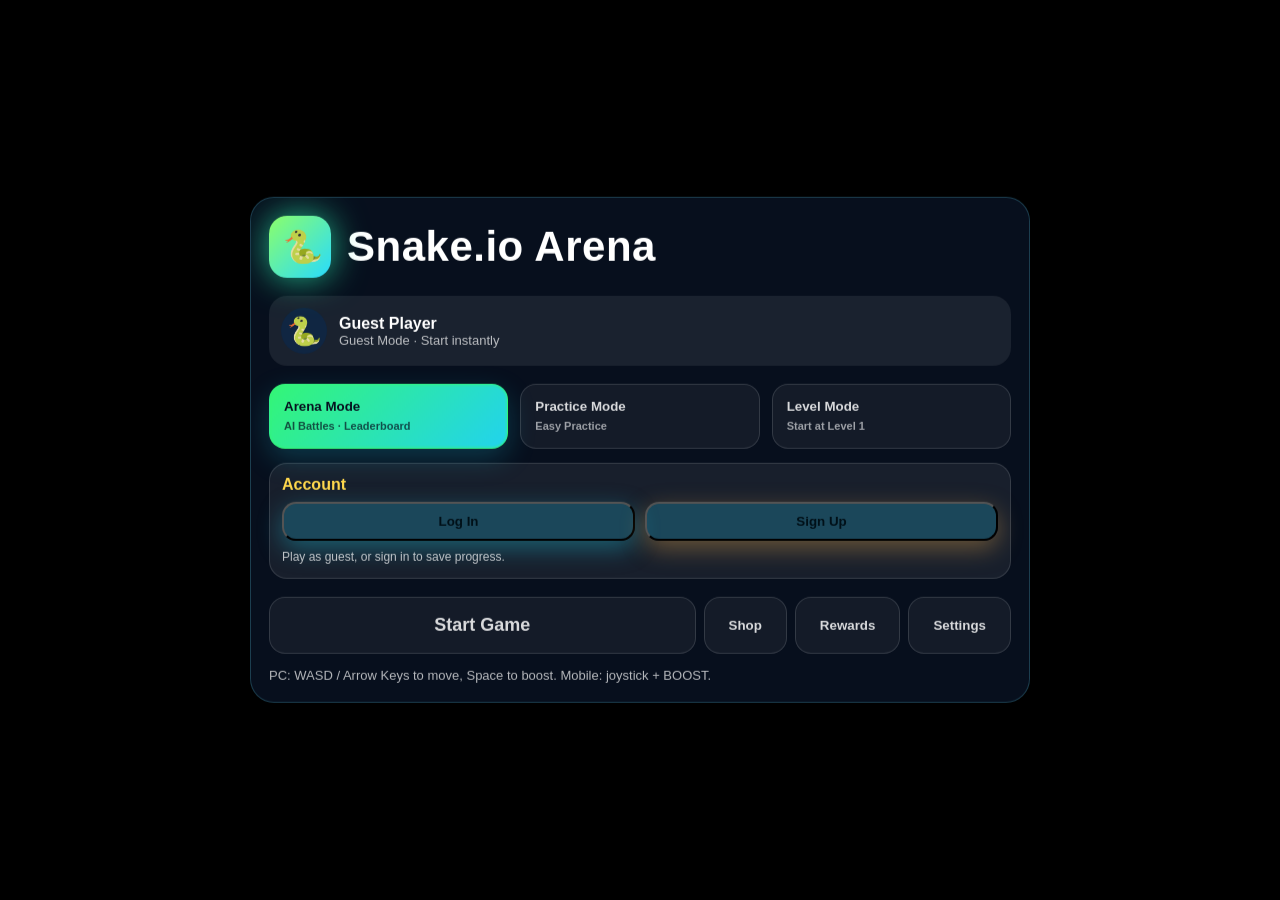
==== index.html @ 1dda9bf7 "Update end" ====
<!doctype html>
<html lang="en">
<head>
<meta charset="UTF-8" />
<meta name="viewport" content="width=device-width, initial-scale=1.0, maximum-scale=1.0, user-scalable=no" />
<title>Snake.io Arena</title>
<style>
*{box-sizing:border-box}html,body{margin:0;width:100%;height:100%;overflow:hidden;font-family:Inter,Arial,"Microsoft YaHei",sans-serif;background:#07111f;color:#fff;touch-action:none}#app{position:relative;width:100vw;height:100vh;background:radial-gradient(circle at 20% 10%,#233b76 0,#091528 38%,#050a12 100%)}canvas{position:absolute;inset:0;width:100%;height:100%;display:block}.panel{position:absolute;background:rgba(9,18,35,.84);border:1px solid rgba(105,225,255,.22);box-shadow:0 22px 60px rgba(0,0,0,.42);backdrop-filter:blur(16px);border-radius:24px;padding:18px}.main-panel{left:50%;top:50%;transform:translate(-50%,-50%);width:min(780px,94vw);max-height:94vh;overflow:auto}.brand-row{display:flex;gap:16px;align-items:center}.logo-dot{width:62px;height:62px;border-radius:18px;background:linear-gradient(135deg,#8cff6a,#28dbff);box-shadow:0 0 35px rgba(47,255,188,.7);position:relative}.logo-dot:after{content:'🐍';position:absolute;font-size:32px;left:14px;top:12px}h1{margin:0;font-size:42px;letter-spacing:.5px}p{opacity:.78}.profile-card{display:flex;align-items:center;gap:12px;background:rgba(255,255,255,.08);border-radius:18px;padding:12px;margin:18px 0}.avatar{width:46px;height:46px;border-radius:50%;background:#102642;display:grid;place-items:center;font-size:28px}.profile-card span{display:block;opacity:.7;font-size:13px}.mode-grid{display:grid;grid-template-columns:repeat(3,1fr);gap:12px}.mode-btn,.ghost-btn,.primary-btn,.power-row button,.payment-box button,.shop-item button,#registerBtn,#switchAccountBtn,#logoutBtn,.boost-btn{border:0;border-radius:16px;color:#fff;cursor:pointer;font-weight:800;transition:.15s transform,.15s filter}.mode-btn{padding:14px;background:rgba(255,255,255,.08);text-align:left}.mode-btn span{display:block;margin-top:6px;font-size:12px;opacity:.7}.mode-btn.active{background:linear-gradient(135deg,#2262ff,#24d7ff);box-shadow:0 0 22px rgba(36,215,255,.35)}.action-row{display:flex;gap:12px;margin-top:18px}.primary-btn{flex:1;padding:17px 24px;background:linear-gradient(135deg,#43ff75,#20d4ff);font-size:18px;color:#06111c}.ghost-btn{padding:17px 24px;background:rgba(255,255,255,.12)}button:active{transform:scale(.96)}.mini-note{margin-top:14px;font-size:13px;opacity:.7}.hidden{display:none!important}.hud{position:absolute;left:16px;top:16px;display:flex;gap:10px;align-items:flex-start}.stat{background:rgba(8,17,30,.78);border:1px solid rgba(255,255,255,.14);border-radius:16px;padding:10px 14px;min-width:80px}.stat span{display:block;font-size:12px;opacity:.7}.stat b{font-size:22px}.power-row{display:flex;gap:8px;flex-wrap:wrap;max-width:360px}.power-row button{background:rgba(255,255,255,.12);padding:12px}.leaderboard{position:absolute;right:16px;top:16px;width:220px;background:rgba(8,17,30,.78);border:1px solid rgba(255,255,255,.14);border-radius:18px;padding:12px}.leaderboard h3{margin:0 0 8px}.leaderboard ol{margin:0;padding-left:22px}.leaderboard li{padding:4px 0}.side-panel{right:16px;bottom:16px;top:88px;width:min(420px,92vw);overflow:auto}.close-btn{position:absolute;right:12px;top:10px;background:transparent;color:#fff;border:0;font-size:28px;cursor:pointer}.shop-grid{display:grid;gap:10px}.shop-item{background:rgba(255,255,255,.08);border-radius:16px;padding:12px}.shop-item span{display:block;font-size:12px;opacity:.72;margin:5px 0}.shop-item button,.payment-box button,#registerBtn,#loginBtn,#openLoginBtn,#openRegisterBtn,#switchAccountBtn,#logoutBtn,#authSubmitBtn{background:linear-gradient(135deg,#22d3ee,#60a5fa);color:#001018;font-weight:700;border-radius:14px;padding:10px 12px;background:rgba(36,215,255,.22);margin:4px}.settings-panel{left:16px;bottom:16px;width:190px}.settings-panel label{display:block;margin:8px 0;font-size:13px}.home-auth-card{margin:14px 0;padding:12px;border-radius:18px;background:rgba(255,255,255,.07);border:1px solid rgba(255,255,255,.13)}.home-auth-title{font-weight:800;color:#ffd84d;margin-bottom:8px}.auth-entry-row{display:grid;grid-template-columns:1fr 1fr;gap:10px}.auth-entry-row button{
margin:0!important;
padding:12px 0;
border-radius:16px;
font-weight:700;
background:linear-gradient(135deg,#22d3ee,#60a5fa);
color:#001018;
box-shadow:0 8px 24px rgba(34,211,238,.35);
transition:all .2s ease;
}
.auth-entry-row button:hover{
transform:translateY(-2px);
box-shadow:0 12px 32px rgba(34,211,238,.55);
filter:brightness(1.1);
}
.auth-entry-row button:last-child{
background:linear-gradient(135deg,#ffd84d,#ff9e2d);
box-shadow:0 8px 24px rgba(255,184,77,.35);
color:#2a1a00;
}
.auth-entry-row button:last-child:hover{
box-shadow:0 12px 32px rgba(255,184,77,.55);
}
#authLoggedIn button:first-child{
background:linear-gradient(135deg,#22d3ee,#60a5fa);
color:#001018;
box-shadow:0 8px 24px rgba(34,211,238,.35);
}
#authLoggedIn button:last-child{
background:rgba(255,255,255,.12);
color:#fff;
border:1px solid rgba(255,255,255,.18);
box-shadow:none;
}
#authLoggedIn button:last-child:hover{
background:rgba(255,95,95,.18);
border-color:rgba(255,95,95,.45);
box-shadow:0 10px 26px rgba(255,95,95,.18);
}
.auth-modal{position:absolute;inset:0;z-index:30;background:rgba(0,0,0,.58);display:flex;align-items:center;justify-content:center;padding:18px}.auth-modal-card{position:relative;width:min(420px,92vw);padding:22px;border-radius:24px;background:rgba(9,18,35,.96);border:1px solid rgba(105,225,255,.26);box-shadow:0 26px 80px rgba(0,0,0,.55)}.auth-modal-card h2{margin:0 0 6px;color:#ffd84d}.auth-modal-card p{opacity:.8;margin:6px 0 12px}.auth-modal-card input{width:100%;margin:7px 0;padding:12px;border-radius:13px;border:1px solid rgba(255,255,255,.2);background:rgba(0,0,0,.28);color:#fff}.auth-close{position:absolute;right:12px;top:10px;background:transparent!important;color:#fff;border:0;font-size:26px;padding:4px 8px}.auth-hint{min-height:20px;font-size:13px;color:#ffd84d!important}.home-auth-grid input{min-width:0;padding:11px;border-radius:12px;border:1px solid rgba(255,255,255,.18);background:rgba(0,0,0,.25);color:#fff}.home-auth-note{font-size:12px;opacity:.72;margin:8px 0 0;line-height:1.45}.end-card{position:absolute;left:50%;top:50%;transform:translate(-50%,-50%);z-index:12;width:min(520px,92vw);text-align:center}.end-card h2{margin:0 0 8px;color:#ffd84d;font-size:34px}.end-score{display:grid;grid-template-columns:repeat(3,1fr);gap:10px;margin:14px 0}.end-score div{padding:12px;border-radius:16px;background:rgba(255,255,255,.08)}.end-score b{display:block;font-size:24px;color:#fff}.end-actions{display:flex;gap:10px;justify-content:center;flex-wrap:wrap}.toast{position:absolute;left:50%;bottom:32px;transform:translateX(-50%);background:rgba(0,0,0,.78);padding:12px 18px;border-radius:16px;z-index:10}.mobile-controls{position:absolute;inset:0;pointer-events:none}.joystick{position:absolute;left:28px;bottom:32px;width:118px;height:118px;border-radius:50%;background:rgba(255,255,255,.12);border:1px solid rgba(255,255,255,.18);pointer-events:auto}.stick{position:absolute;width:48px;height:48px;border-radius:50%;background:linear-gradient(135deg,#43ff75,#20d4ff);left:35px;top:35px}.boost-btn{position:absolute;right:30px;bottom:52px;width:92px;height:92px;border-radius:50%;background:linear-gradient(135deg,#ffcc42,#ff4f7d);pointer-events:auto;color:#07111f}.high-contrast #app{background:#000}.large-ui{font-size:120%}.color-blind .logo-dot,.color-blind .primary-btn{filter:saturate(.5) contrast(1.4)}
/* interaction polish */
.panel,.profile-card,.home-auth-card,.mode-btn,.shop-item,.stat,.leaderboard,.settings-panel{
transition:transform .22s ease,box-shadow .22s ease,border-color .22s ease,background .22s ease;
}
.panel:hover{
border-color:rgba(105,225,255,.36);
box-shadow:0 26px 80px rgba(0,0,0,.48),0 0 0 1px rgba(105,225,255,.08) inset;
}
.profile-card:hover,.home-auth-card:hover{
transform:translateY(-2px);
background:rgba(255,255,255,.105);
border-color:rgba(255,255,255,.22);
}
.mode-btn:hover,.ghost-btn:hover,.primary-btn:hover,.power-row button:hover,.shop-item button:hover,.payment-box button:hover,#authSubmitBtn:hover,.boost-btn:hover{
transform:translateY(-2px) scale(1.015);
filter:brightness(1.12);
box-shadow:0 12px 30px rgba(36,215,255,.24);
}
.mode-btn:hover{
background:rgba(255,255,255,.13);
border-color:rgba(105,225,255,.3);
}
.mode-btn.active:hover{
box-shadow:0 0 28px rgba(36,215,255,.5);
}
.ghost-btn:hover{
background:rgba(255,255,255,.18);
}
.primary-btn:hover{
box-shadow:0 14px 34px rgba(67,255,117,.35);
}
.shop-item:hover,.stat:hover{
transform:translateY(-2px);
background:rgba(255,255,255,.115);
}
.account-actions{
margin-left:auto;
display:flex;
gap:8px;
align-items:center;
}
.account-actions button{
border:0;
border-radius:12px;
padding:8px 10px;
font-size:12px;
font-weight:800;
cursor:pointer;
transition:all .2s ease;
}
#switchAccountBtn{
background:linear-gradient(135deg,#22d3ee,#60a5fa);
color:#001018;
}
#logoutBtn{
background:rgba(255,255,255,.12);
color:#fff;
border:1px solid rgba(255,255,255,.16);
}
.account-actions button:hover{
transform:translateY(-1px);
filter:brightness(1.12);
box-shadow:0 8px 22px rgba(34,211,238,.25);
}
.profile-info{min-width:0}
.profile-info strong{display:block}

/* shop & settings interaction polish */
.side-panel{
transition:transform .24s ease, box-shadow .24s ease, border-color .24s ease;
}
.side-panel:hover{
transform:translateY(-2px);
border-color:rgba(105,225,255,.42);
box-shadow:0 28px 90px rgba(0,0,0,.55),0 0 34px rgba(36,215,255,.10);
}
.shop-item{
position:relative;
overflow:hidden;
transition:transform .22s ease, background .22s ease, box-shadow .22s ease, border-color .22s ease;
border:1px solid rgba(255,255,255,.08);
}
.shop-item:before{
content:'';
position:absolute;
inset:0;
background:linear-gradient(120deg,transparent,rgba(255,255,255,.10),transparent);
transform:translateX(-120%);
transition:transform .45s ease;
}
.shop-item:hover{
transform:translateY(-3px) scale(1.01);
background:rgba(255,255,255,.12);
border-color:rgba(105,225,255,.28);
box-shadow:0 12px 30px rgba(36,215,255,.16);
}
.shop-item:hover:before{
transform:translateX(120%);
}
.payment-box button:hover,.shop-item button:hover{
box-shadow:0 10px 26px rgba(36,215,255,.28);
}
.settings-panel{
transition:transform .22s ease, box-shadow .22s ease, border-color .22s ease, background .22s ease;
}
.settings-panel:hover{
transform:translateY(-2px);
background:rgba(9,18,35,.92);
border-color:rgba(105,225,255,.38);
box-shadow:0 20px 60px rgba(0,0,0,.45),0 0 26px rgba(36,215,255,.08);
}
.settings-panel label{
padding:7px 8px;
border-radius:12px;
transition:background .18s ease, transform .18s ease, color .18s ease;
cursor:pointer;
}
.settings-panel label:hover{
background:rgba(255,255,255,.10);
transform:translateX(3px);
color:#ffd84d;
}
.settings-panel input{
accent-color:#22d3ee;
}
.close-btn:hover,.auth-close:hover{
transform:rotate(90deg) scale(1.08);
color:#ffd84d;
}

/* rewards */
.rewards-panel h2{margin-top:0;color:#ffd84d}
.reward-note{font-size:13px;line-height:1.5;background:rgba(255,216,77,.08);border:1px solid rgba(255,216,77,.18);padding:10px;border-radius:14px}
.reward-tabs{display:grid;grid-template-columns:1fr 1fr;gap:8px;margin:12px 0}
.reward-tab{padding:10px 12px;border-radius:14px;border:1px solid rgba(255,255,255,.12);background:rgba(255,255,255,.08);color:#fff;font-weight:800;cursor:pointer;transition:all .2s ease}
.reward-tab:hover{transform:translateY(-2px);background:rgba(255,255,255,.14);box-shadow:0 10px 24px rgba(36,215,255,.16)}
.reward-tab.active{background:linear-gradient(135deg,#22d3ee,#60a5fa);color:#001018;box-shadow:0 10px 26px rgba(34,211,238,.28)}
.reward-view{display:grid;gap:10px}
.daily-card,.task-card{padding:14px;border-radius:18px;background:rgba(255,255,255,.075);border:1px solid rgba(255,255,255,.1);transition:all .22s ease}
.daily-card:hover,.task-card:hover{transform:translateY(-2px);background:rgba(255,255,255,.115);border-color:rgba(105,225,255,.28);box-shadow:0 12px 30px rgba(36,215,255,.12)}
.daily-head,.task-head{display:flex;align-items:center;justify-content:space-between;gap:10px;margin-bottom:8px}
.daily-head b,.task-head b{color:#fff}
.reward-badge{font-size:12px;padding:4px 8px;border-radius:999px;background:rgba(255,216,77,.16);color:#ffd84d;border:1px solid rgba(255,216,77,.28);white-space:nowrap}
.limit-bar{height:10px;border-radius:999px;background:rgba(255,255,255,.12);overflow:hidden;margin:10px 0}
.limit-fill{height:100%;border-radius:999px;background:linear-gradient(90deg,#ffd84d,#ff9e2d);width:0%;transition:width .35s ease}
.progress-bar{height:10px;border-radius:999px;background:rgba(255,255,255,.12);overflow:hidden;margin:8px 0}
.progress-fill{height:100%;border-radius:999px;background:linear-gradient(90deg,#43ff75,#20d4ff);width:0%;transition:width .35s ease}
.claim-btn,.task-claim-btn,.buy-more-btn{width:100%;padding:12px 14px;border-radius:15px;border:0;font-weight:900;cursor:pointer;transition:all .22s ease}
.claim-btn,.task-claim-btn{background:linear-gradient(135deg,#ffd84d,#ff9e2d);color:#261600}
.buy-more-btn{background:linear-gradient(135deg,#22d3ee,#60a5fa);color:#001018;margin-top:8px}
.claim-btn:hover,.task-claim-btn:hover,.buy-more-btn:hover{transform:translateY(-2px) scale(1.01);box-shadow:0 12px 30px rgba(255,184,77,.28);filter:brightness(1.08)}
.claim-btn:disabled,.task-claim-btn:disabled{opacity:.45;cursor:not-allowed;filter:grayscale(.4);transform:none;box-shadow:none}
.reward-fly{position:absolute;left:50%;top:42%;transform:translate(-50%,-50%);z-index:60;padding:16px 26px;border-radius:22px;background:rgba(8,18,34,.92);border:1px solid rgba(255,216,77,.55);box-shadow:0 24px 80px rgba(0,0,0,.45),0 0 40px rgba(255,216,77,.28);color:#ffd84d;font-size:30px;font-weight:900;animation:rewardPop 1.05s ease forwards;pointer-events:none}
@keyframes rewardPop{0%{opacity:0;transform:translate(-50%,-35%) scale(.75)}18%{opacity:1;transform:translate(-50%,-50%) scale(1.08)}70%{opacity:1;transform:translate(-50%,-64%) scale(1)}100%{opacity:0;transform:translate(-50%,-86%) scale(.92)}}

/* instant button press feedback */
button{
-webkit-tap-highlight-color:transparent;
user-select:none;
}
button,.mode-btn,.ghost-btn,.primary-btn,.power-row button,.payment-box button,.shop-item button,.reward-tab,.claim-btn,.task-claim-btn,.buy-more-btn,#openLoginBtn,#openRegisterBtn,#switchAccountBtn,#logoutBtn,#authSubmitBtn{
transition:transform .08s ease, filter .08s ease, background .08s ease, box-shadow .12s ease!important;
}
button:active,
.mode-btn:active,
.ghost-btn:active,
.primary-btn:active,
.power-row button:active,
.payment-box button:active,
.shop-item button:active,
.reward-tab:active,
.claim-btn:active,
.task-claim-btn:active,
.buy-more-btn:active,
#openLoginBtn:active,
#openRegisterBtn:active,
#switchAccountBtn:active,
#logoutBtn:active,
#authSubmitBtn:active{
transform:scale(.94)!important;
filter:brightness(.82)!important;
box-shadow:0 4px 12px rgba(0,0,0,.35)!important;
}
button.pressed{
transform:scale(.94)!important;
filter:brightness(.82)!important;
box-shadow:0 4px 12px rgba(0,0,0,.35)!important;
}

@media (max-width:780px){h1{font-size:30px}.main-panel{top:46%;padding:14px}.mode-grid{grid-template-columns:1fr}.settings-panel{display:none}.auth-entry-row{grid-template-columns:1fr 1fr}.home-auth-card{padding:10px}.leaderboard{right:8px;top:8px;width:150px;font-size:12px}.hud{left:8px;top:8px;right:164px;flex-wrap:wrap}.stat{min-width:64px;padding:8px}.power-row{display:none}.mobile-controls{display:block!important}.side-panel{left:4vw;right:auto;top:8vh;bottom:8vh}.mini-note{font-size:12px}.profile-card{flex-wrap:wrap}.account-actions{width:100%;display:grid;grid-template-columns:1fr 1fr}}

/* v2 instant press: no delayed color transition while pressing */
button{
-webkit-tap-highlight-color:transparent;
touch-action:manipulation;
}
button.instant-pressing{
transition:none!important;
filter:brightness(.68) saturate(1.12)!important;
transform:translateY(1px) scale(.955)!important;
box-shadow:inset 0 3px 10px rgba(0,0,0,.38),0 2px 8px rgba(0,0,0,.28)!important;
}
button.instant-pressing.primary-btn,
button.instant-pressing.claim-btn,
button.instant-pressing.task-claim-btn,
button.instant-pressing.buy-more-btn,
button.instant-pressing#openRegisterBtn{
background:linear-gradient(135deg,#d99313,#b86b00)!important;
color:#160d00!important;
}
button.instant-pressing.ghost-btn,
button.instant-pressing.mode-btn,
button.instant-pressing.reward-tab,
button.instant-pressing#openLoginBtn,
button.instant-pressing#switchAccountBtn,
button.instant-pressing#authSubmitBtn{
background:linear-gradient(135deg,#0b7ea4,#1260a8)!important;
color:#eaffff!important;
}
button.instant-pressing#logoutBtn{
background:rgba(255,70,70,.32)!important;
border-color:rgba(255,90,90,.75)!important;
color:#fff!important;
}
button:not(.instant-pressing){
transition:transform .10s ease, filter .10s ease, background-color .10s ease, box-shadow .12s ease!important;
}
button.instant-pressing *{pointer-events:none}


/* mobile landscape controls */
.landscape-hint{
position:fixed;inset:0;z-index:9999;background:linear-gradient(135deg,#06111c,#091f38);
display:flex;align-items:center;justify-content:center;text-align:center;color:#fff;padding:24px;
}
.landscape-hint div{padding:26px;border-radius:24px;background:rgba(255,255,255,.08);border:1px solid rgba(105,225,255,.22);box-shadow:0 24px 80px rgba(0,0,0,.45)}
.landscape-hint b{display:block;font-size:26px;color:#ffd84d;margin-bottom:10px}
.landscape-hint span{opacity:.82;line-height:1.6}
.mobile-controls{
position:absolute;
inset:0;
pointer-events:none;
z-index:8;
}
.joystick{
position:absolute;
left:calc(22px + env(safe-area-inset-left));
bottom:calc(22px + env(safe-area-inset-bottom));
width:138px;
height:138px;
border-radius:50%;
background:radial-gradient(circle,rgba(105,225,255,.16),rgba(255,255,255,.06));
border:1px solid rgba(105,225,255,.34);
box-shadow:0 18px 50px rgba(0,0,0,.34),0 0 36px rgba(34,211,238,.12) inset;
pointer-events:auto;
touch-action:none;
}
.joystick-ring{
position:absolute;
inset:18px;
border-radius:50%;
border:1px dashed rgba(255,255,255,.24);
}
.stick{
position:absolute;
width:54px;
height:54px;
border-radius:50%;
background:linear-gradient(135deg,#43ff75,#20d4ff);
left:42px;
top:42px;
box-shadow:0 8px 24px rgba(32,212,255,.35), inset 0 -4px 10px rgba(0,0,0,.18);
transition:transform .07s linear, left .07s linear, top .07s linear;
}
.joystick.active .stick{
box-shadow:0 10px 30px rgba(67,255,117,.45),0 0 24px rgba(32,212,255,.35);
}
.boost-btn{
position:absolute;
right:calc(28px + env(safe-area-inset-right));
bottom:calc(40px + env(safe-area-inset-bottom));
width:104px;
height:104px;
border-radius:50%;
background:linear-gradient(135deg,#ffcc42,#ff4f7d);
pointer-events:auto;
color:#07111f;
display:flex;
flex-direction:column;
align-items:center;
justify-content:center;
gap:3px;
font-weight:900;
box-shadow:0 16px 44px rgba(255,79,125,.32), inset 0 -6px 14px rgba(0,0,0,.18);
touch-action:none;
}
.boost-btn span{font-size:34px;line-height:1}
.boost-btn small{font-size:11px;letter-spacing:.8px}
.boost-btn.boosting{
transform:scale(.92)!important;
filter:brightness(.82)!important;
box-shadow:0 8px 24px rgba(255,79,125,.25), inset 0 5px 16px rgba(0,0,0,.34)!important;
}
.mobile-safe-label{
position:absolute;
bottom:calc(166px + env(safe-area-inset-bottom));
font-size:12px;
font-weight:800;
letter-spacing:1px;
color:rgba(255,255,255,.75);
text-shadow:0 2px 8px rgba(0,0,0,.45);
pointer-events:none;
}
.left-label{left:calc(72px + env(safe-area-inset-left))}
.right-label{right:calc(62px + env(safe-area-inset-right))}
@media (pointer:coarse){
  .mobile-controls{display:block!important}
}
@media (orientation:portrait) and (pointer:coarse){
  body.playing-mobile .landscape-hint{display:flex!important}
}
@media (orientation:landscape) and (pointer:coarse){
  .landscape-hint{display:none!important}
  .main-panel{max-height:86vh}
  .hud{top:calc(8px + env(safe-area-inset-top));left:calc(8px + env(safe-area-inset-left))}
  .leaderboard{top:calc(8px + env(safe-area-inset-top));right:calc(8px + env(safe-area-inset-right))}
}


.landscape-hint.hidden{display:none!important}
#continuePortraitBtn{margin-top:16px;width:180px}
body.allow-portrait .landscape-hint{display:none!important}


/* game start countdown + mobile controls visibility */
.mobile-controls{display:none!important}
body.in-game .mobile-controls{display:block!important}
.countdown-overlay{
position:fixed;
inset:0;
z-index:40;
display:flex;
flex-direction:column;
align-items:center;
justify-content:center;
background:rgba(3,8,16,.58);
backdrop-filter:blur(6px);
color:#fff;
pointer-events:none;
}
.countdown-overlay.hidden{display:none!important}
.countdown-overlay div{
font-size:86px;
font-weight:1000;
line-height:1;
color:#ffd84d;
text-shadow:0 0 34px rgba(255,216,77,.75);
animation:countPop .8s ease;
}
.countdown-overlay span{
margin-top:12px;
font-size:18px;
opacity:.86;
letter-spacing:2px;
}
@keyframes countPop{
0%{transform:scale(.65);opacity:0}
35%{transform:scale(1.16);opacity:1}
100%{transform:scale(1);opacity:1}
}
.landscape-hint{display:none!important}


/* TRUE landscape mobile gameplay */
.landscape-hint.hidden{display:none!important}
.landscape-hint{
  position:fixed!important;
  inset:0!important;
  z-index:9999!important;
  display:flex!important;
  align-items:center!important;
  justify-content:center!important;
  background:linear-gradient(135deg,#050b14,#071d35)!important;
  color:#fff!important;
  text-align:center!important;
  padding:24px!important;
}
.rotate-card{
  width:min(360px,88vw);
  padding:28px 22px;
  border-radius:26px;
  background:rgba(255,255,255,.08);
  border:1px solid rgba(105,225,255,.25);
  box-shadow:0 26px 80px rgba(0,0,0,.55),0 0 40px rgba(34,211,238,.12);
}
.rotate-phone{
  font-size:54px;
  margin-bottom:12px;
  animation:rotatePhone 1.6s ease-in-out infinite;
}
.rotate-card b{
  display:block;
  font-size:24px;
  color:#ffd84d;
  margin-bottom:10px;
}
.rotate-card span{
  display:block;
  opacity:.86;
  line-height:1.6;
  font-size:15px;
}
@keyframes rotatePhone{
  0%,100%{transform:rotate(0deg)}
  50%{transform:rotate(90deg)}
}

/* controls default hidden: never show on home/countdown/result */
.mobile-controls{display:none!important}
body.in-game.landscape-ready .mobile-controls{display:block!important}
body:not(.in-game) .mobile-controls{display:none!important}

/* game mobile controls base */
.mobile-controls{
  position:fixed!important;
  inset:0!important;
  z-index:50!important;
  pointer-events:none!important;
}
.joystick{
  position:fixed!important;
  width:142px!important;
  height:142px!important;
  border-radius:50%!important;
  background:radial-gradient(circle at center,rgba(105,225,255,.18),rgba(255,255,255,.06))!important;
  border:1px solid rgba(105,225,255,.42)!important;
  box-shadow:0 18px 48px rgba(0,0,0,.40), inset 0 0 30px rgba(34,211,238,.14)!important;
  pointer-events:auto!important;
  touch-action:none!important;
}
.joystick-ring{
  position:absolute!important;
  inset:18px!important;
  border-radius:50%!important;
  border:1px dashed rgba(255,255,255,.28)!important;
}
.stick{
  position:absolute!important;
  width:56px!important;
  height:54px!important;
  left:43px!important;
  top:43px!important;
  border-radius:50%!important;
  background:linear-gradient(135deg,#43ff75,#20d4ff)!important;
  box-shadow:0 9px 26px rgba(32,212,255,.42), inset 0 -4px 10px rgba(0,0,0,.18)!important;
  transition:none!important;
}
.joystick.active .stick{
  box-shadow:0 12px 34px rgba(67,255,117,.55),0 0 28px rgba(32,212,255,.42)!important;
}
.boost-btn{
  position:fixed!important;
  width:108px!important;
  height:108px!important;
  border-radius:50%!important;
  background:linear-gradient(135deg,#ffcc42,#ff4f7d)!important;
  color:#07111f!important;
  pointer-events:auto!important;
  touch-action:none!important;
  display:flex!important;
  flex-direction:column!important;
  align-items:center!important;
  justify-content:center!important;
  gap:3px!important;
  font-weight:1000!important;
  box-shadow:0 16px 44px rgba(255,79,125,.34), inset 0 -6px 14px rgba(0,0,0,.18)!important;
}
.boost-btn span{font-size:36px!important;line-height:1!important}
.boost-btn small{font-size:11px!important;letter-spacing:1px!important}
.boost-btn.boosting{
  filter:brightness(.82)!important;
  box-shadow:0 8px 24px rgba(255,79,125,.26), inset 0 5px 16px rgba(0,0,0,.36)!important;
}
.mobile-side-label{
  position:fixed!important;
  font-size:13px!important;
  font-weight:900!important;
  letter-spacing:1px!important;
  color:rgba(255,255,255,.78)!important;
  text-shadow:0 2px 8px rgba(0,0,0,.45)!important;
  pointer-events:none!important;
  z-index:51!important;
}

/* REAL landscape layout: left middle + right middle */
@media (orientation:landscape) and (pointer:coarse){
  body.in-game .landscape-hint{display:none!important}
  body.in-game.landscape-ready .mobile-controls{display:block!important}
  .joystick{
    left:calc(34px + env(safe-area-inset-left))!important;
    top:50%!important;
    bottom:auto!important;
    transform:translateY(-50%)!important;
  }
  .boost-btn{
    right:calc(42px + env(safe-area-inset-right))!important;
    top:50%!important;
    bottom:auto!important;
    transform:translateY(-50%)!important;
  }
  .boost-btn.boosting{
    transform:translateY(-50%) scale(.92)!important;
  }
  .left-label{
    left:calc(82px + env(safe-area-inset-left))!important;
    top:calc(50% + 88px)!important;
  }
  .right-label{
    right:calc(76px + env(safe-area-inset-right))!important;
    top:calc(50% + 76px)!important;
  }
  body.in-game .hud{
    top:calc(8px + env(safe-area-inset-top))!important;
    left:calc(10px + env(safe-area-inset-left))!important;
    right:auto!important;
    transform:scale(.86)!important;
    transform-origin:top left!important;
    z-index:45!important;
  }
  body.in-game .leaderboard{
    top:calc(8px + env(safe-area-inset-top))!important;
    right:calc(10px + env(safe-area-inset-right))!important;
    width:150px!important;
    transform:scale(.86)!important;
    transform-origin:top right!important;
    z-index:45!important;
  }
}

/* portrait after start: no controls, only rotate hint */
@media (orientation:portrait) and (pointer:coarse){
  body.in-game .mobile-controls{display:none!important}
  body.in-game .landscape-hint{display:flex!important}
}


/* home click safety */
body:not(.in-game):not(.counting) #landscapeHint,
body:not(.in-game) #mobileControls,
body:not(.in-game):not(.counting) #countdownOverlay{
  display:none!important;
  pointer-events:none!important;
}
#menu{pointer-events:auto!important}


/* FINAL mobile/button click safety */
canvas#gameCanvas{pointer-events:none!important;z-index:0!important}
#menu{z-index:100!important;pointer-events:auto!important}
.side-panel,.auth-modal,#dailyLoginModal,#endPanel,#settingsPanel{z-index:120!important;pointer-events:auto!important}
body:not(.in-game):not(.counting) #landscapeHint,
body:not(.in-game) #mobileControls,
body:not(.in-game):not(.counting) #countdownOverlay{
  display:none!important;
  visibility:hidden!important;
  pointer-events:none!important;
}
#landscapeHint.hidden,#countdownOverlay.hidden,#mobileControls.hidden{
  display:none!important;
  visibility:hidden!important;
  pointer-events:none!important;
}
body:not(.in-game) .mobile-controls{display:none!important;pointer-events:none!important}
body.in-game #menu{display:none!important}


/* FINAL MOBILE UX FIX */
body:not(.in-game):not(.counting) #landscapeHint,
body:not(.in-game) #mobileControls,
body:not(.in-game):not(.counting) #countdownOverlay{
  display:none!important;
  pointer-events:none!important;
}


/* FINAL countdown visibility fix */
body.counting #countdownOverlay{
  display:flex!important;
  visibility:visible!important;
  pointer-events:none!important;
}
body.counting #landscapeHint,
body.counting #mobileControls{
  display:none!important;
  visibility:hidden!important;
  pointer-events:none!important;
}
body:not(.in-game):not(.counting) #countdownOverlay{
  display:none!important;
  visibility:hidden!important;
}


/* FINAL no-countdown no-landscape-prompt start */
#landscapeHint,#countdownOverlay{
  display:none!important;
  visibility:hidden!important;
  pointer-events:none!important;
}
body.in-game #mobileControls.mobile-controls{
  pointer-events:none!important;
}
body.in-game #mobileControls .joystick,
body.in-game #mobileControls .boost-btn{
  pointer-events:auto!important;
}


/* FINAL mobile landscape reference layout */
#landscapeHint,
#countdownOverlay{
  display:none!important;
  visibility:hidden!important;
  pointer-events:none!important;
}

/* controls appear only while game is running */
#mobileControls.mobile-controls{
  display:none!important;
  pointer-events:none!important;
}
body.in-game #mobileControls.mobile-controls{
  display:block!important;
  position:fixed!important;
  inset:0!important;
  z-index:60!important;
  pointer-events:none!important;
}
body:not(.in-game) #mobileControls.mobile-controls{
  display:none!important;
  visibility:hidden!important;
}

/* mobile landscape layout: leaderboard left, joystick lower-left, boost lower-right */
@media (pointer:coarse){
  body.in-game #leaderboard{
    display:block!important;
    left:calc(10px + env(safe-area-inset-left))!important;
    right:auto!important;
    top:calc(10px + env(safe-area-inset-top))!important;
    width:170px!important;
    max-height:42vh!important;
    overflow:hidden!important;
    transform:none!important;
    z-index:55!important;
    background:rgba(8,17,30,.62)!important;
    border-color:rgba(255,255,255,.18)!important;
    backdrop-filter:blur(8px)!important;
  }
  body.in-game #hud{
    top:calc(10px + env(safe-area-inset-top))!important;
    left:calc(190px + env(safe-area-inset-left))!important;
    right:auto!important;
    transform:scale(.88)!important;
    transform-origin:top left!important;
    z-index:56!important;
  }
  .joystick{
    position:fixed!important;
    left:calc(34px + env(safe-area-inset-left))!important;
    bottom:calc(28px + env(safe-area-inset-bottom))!important;
    top:auto!important;
    transform:none!important;
    width:138px!important;
    height:138px!important;
    border-radius:50%!important;
    background:radial-gradient(circle at center, rgba(105,225,255,.18), rgba(255,255,255,.07))!important;
    border:1px solid rgba(105,225,255,.46)!important;
    box-shadow:0 18px 48px rgba(0,0,0,.36), inset 0 0 30px rgba(34,211,238,.14)!important;
    pointer-events:auto!important;
    touch-action:none!important;
    z-index:64!important;
  }
  .joystick-ring{
    position:absolute!important;
    inset:18px!important;
    border-radius:50%!important;
    border:1px dashed rgba(255,255,255,.28)!important;
  }
  .stick{
    position:absolute!important;
    left:41px!important;
    top:41px!important;
    width:56px!important;
    height:54px!important;
    border-radius:50%!important;
    background:linear-gradient(135deg,#43ff75,#20d4ff)!important;
    box-shadow:0 9px 26px rgba(32,212,255,.42), inset 0 -4px 10px rgba(0,0,0,.18)!important;
    transition:none!important;
  }
  .joystick.active .stick{
    box-shadow:0 12px 34px rgba(67,255,117,.55),0 0 28px rgba(32,212,255,.42)!important;
  }
  .boost-btn{
    position:fixed!important;
    right:calc(44px + env(safe-area-inset-right))!important;
    bottom:calc(34px + env(safe-area-inset-bottom))!important;
    top:auto!important;
    transform:none!important;
    width:116px!important;
    height:116px!important;
    border-radius:50%!important;
    background:linear-gradient(135deg,#ffcc42,#ff4f7d)!important;
    color:#07111f!important;
    pointer-events:auto!important;
    touch-action:none!important;
    display:flex!important;
    flex-direction:column!important;
    align-items:center!important;
    justify-content:center!important;
    gap:3px!important;
    font-weight:1000!important;
    box-shadow:0 16px 44px rgba(255,79,125,.34), inset 0 -6px 14px rgba(0,0,0,.18)!important;
    z-index:64!important;
  }
  .boost-btn span{font-size:38px!important;line-height:1!important}
  .boost-btn small{font-size:11px!important;letter-spacing:1px!important}
  .boost-btn.boosting{
    transform:scale(.92)!important;
    filter:brightness(.82)!important;
    box-shadow:0 8px 24px rgba(255,79,125,.26), inset 0 5px 16px rgba(0,0,0,.36)!important;
  }
  .mobile-control-label{
    position:fixed!important;
    z-index:65!important;
    font-size:14px!important;
    font-weight:900!important;
    color:rgba(255,255,255,.82)!important;
    letter-spacing:2px!important;
    pointer-events:none!important;
    text-shadow:0 2px 8px rgba(0,0,0,.45)!important;
  }
  .joystick-label{
    left:calc(82px + env(safe-area-inset-left))!important;
    bottom:calc(176px + env(safe-area-inset-bottom))!important;
  }
  .boost-label{
    right:calc(83px + env(safe-area-inset-right))!important;
    bottom:calc(166px + env(safe-area-inset-bottom))!important;
  }
}

/* Horizontal phones get exact reference layout */
@media (orientation:landscape) and (pointer:coarse){
  body.in-game #leaderboard{
    left:calc(10px + env(safe-area-inset-left))!important;
    top:calc(10px + env(safe-area-inset-top))!important;
    width:170px!important;
  }
  body.in-game #hud{
    left:calc(195px + env(safe-area-inset-left))!important;
    top:calc(10px + env(safe-area-inset-top))!important;
  }
  .joystick{
    left:calc(34px + env(safe-area-inset-left))!important;
    bottom:calc(28px + env(safe-area-inset-bottom))!important;
  }
  .boost-btn{
    right:calc(44px + env(safe-area-inset-right))!important;
    bottom:calc(34px + env(safe-area-inset-bottom))!important;
  }
}


/* TRUE forced landscape implementation */
body.in-game.force-landscape{
  background:#050a12!important;
  overflow:hidden!important;
}
@media (orientation:portrait) and (pointer:coarse){
  body.in-game.force-landscape #app{
    position:fixed!important;
    left:0!important;
    top:0!important;
    width:100vh!important;
    height:100vw!important;
    transform:rotate(90deg) translateY(-100%)!important;
    transform-origin:top left!important;
    overflow:hidden!important;
  }
  body.in-game.force-landscape canvas#gameCanvas{
    width:100vh!important;
    height:100vw!important;
  }
  body.in-game.force-landscape #leaderboard{
    display:block!important;
    left:calc(10px + env(safe-area-inset-left))!important;
    right:auto!important;
    top:calc(10px + env(safe-area-inset-top))!important;
    width:170px!important;
    max-height:42vh!important;
    z-index:55!important;
  }
  body.in-game.force-landscape #hud{
    left:calc(195px + env(safe-area-inset-left))!important;
    top:calc(10px + env(safe-area-inset-top))!important;
    transform:scale(.86)!important;
    transform-origin:top left!important;
    z-index:56!important;
  }
  body.in-game.force-landscape .joystick{
    left:calc(34px + env(safe-area-inset-left))!important;
    bottom:calc(28px + env(safe-area-inset-bottom))!important;
    top:auto!important;
    right:auto!important;
    transform:none!important;
  }
  body.in-game.force-landscape .boost-btn{
    right:calc(44px + env(safe-area-inset-right))!important;
    bottom:calc(34px + env(safe-area-inset-bottom))!important;
    left:auto!important;
    top:auto!important;
    transform:none!important;
  }
  body.in-game.force-landscape .joystick-label{
    left:calc(82px + env(safe-area-inset-left))!important;
    bottom:calc(176px + env(safe-area-inset-bottom))!important;
    top:auto!important;
  }
  body.in-game.force-landscape .boost-label{
    right:calc(83px + env(safe-area-inset-right))!important;
    bottom:calc(166px + env(safe-area-inset-bottom))!important;
    top:auto!important;
  }
}


/* joystick sensitivity optimization */
@media (pointer:coarse){
  .joystick{
    width:158px!important;
    height:158px!important;
    left:calc(24px + env(safe-area-inset-left))!important;
    bottom:calc(20px + env(safe-area-inset-bottom))!important;
  }
  .joystick:before{
    content:'';
    position:absolute;
    inset:-34px;
    border-radius:50%;
    pointer-events:auto;
  }
  .joystick-ring{inset:20px!important}
  .stick{
    width:60px!important;
    height:60px!important;
    left:49px!important;
    top:49px!important;
    transition:none!important;
  }
  .joystick-label{
    left:calc(86px + env(safe-area-inset-left))!important;
    bottom:calc(190px + env(safe-area-inset-bottom))!important;
  }
}


/* joystick low latency precision */
@media (pointer:coarse){
  .joystick,.stick{
    will-change:transform!important;
    -webkit-user-select:none!important;
    user-select:none!important;
  }
  .stick{
    transition:none!important;
  }
}


/* mobile end screen background fix */
body.game-ended.force-landscape #endPanel{
  position:fixed!important;
  inset:0!important;
  width:100vw!important;
  height:100vh!important;
  display:flex!important;
  align-items:center!important;
  justify-content:center!important;
  z-index:9999!important;
  background:
    radial-gradient(circle at center,
      rgba(8,18,35,.72) 0%,
      rgba(4,10,20,.88) 55%,
      rgba(2,6,12,.96) 100%)!important;
  backdrop-filter:blur(12px)!important;
  overflow:hidden!important;
}

body.game-ended.force-landscape #endPanel::before{
  content:'';
  position:absolute;
  inset:0;
  background:
    linear-gradient(rgba(255,255,255,.03) 1px, transparent 1px),
    linear-gradient(90deg, rgba(255,255,255,.03) 1px, transparent 1px);
  background-size:48px 48px;
  opacity:.35;
  pointer-events:none;
}

body.game-ended.force-landscape #endPanel .panel{
  position:relative!important;
  z-index:2!important;
  max-width:min(82vw,680px)!important;
  width:min(82vw,680px)!important;
  transform:none!important;
  box-shadow:
    0 20px 80px rgba(0,0,0,.55),
    0 0 0 1px rgba(255,255,255,.08) inset!important;
}

/* 结束时隐藏底层 canvas 残影 */
body.game-ended.force-landscape canvas#gameCanvas{
  opacity:.18!important;
  filter:blur(2px)!important;
}


/* gameplay control visibility repair */
body.in-game:not(.game-ended) #endPanel{
  display:none!important;
  visibility:hidden!important;
  pointer-events:none!important;
}
body.in-game:not(.game-ended) #mobileControls.mobile-controls{
  display:block!important;
  visibility:visible!important;
  pointer-events:none!important;
  z-index:9998!important;
}
body.in-game:not(.game-ended) #mobileControls .joystick,
body.in-game:not(.game-ended) #mobileControls .boost-btn{
  display:block!important;
  visibility:visible!important;
  pointer-events:auto!important;
}
body.in-game:not(.game-ended) .mobile-control-label{
  display:block!important;
  visibility:visible!important;
}


/* MOBILE ONLY horizontal game-over panel */
@media (pointer:coarse){
  body.mobile-device.game-ended.force-landscape #gameCanvas,
  body.mobile-device.game-ended.force-landscape #hud,
  body.mobile-device.game-ended.force-landscape #leaderboard,
  body.mobile-device.game-ended.force-landscape #mobileControls{
    display:none!important;
    visibility:hidden!important;
    pointer-events:none!important;
  }

  body.mobile-device.game-ended.force-landscape #app{
    background:#03070d!important;
  }

  body.mobile-device.game-ended.force-landscape #endPanel{
    position:absolute!important;
    left:50%!important;
    top:50%!important;
    transform:translate(-50%,-50%)!important;

    width:min(86vw,980px)!important;
    max-width:min(86vw,980px)!important;
    min-height:300px!important;
    height:auto!important;

    display:grid!important;
    grid-template-columns:1.08fr 1.42fr!important;
    grid-template-rows:auto 1fr!important;
    column-gap:18px!important;
    row-gap:8px!important;
    align-items:center!important;

    padding:34px 42px!important;
    border-radius:30px!important;
    background:linear-gradient(135deg,rgba(7,17,31,.98),rgba(5,12,22,.98))!important;
    border:1px solid rgba(105,225,255,.28)!important;
    box-shadow:
      0 28px 90px rgba(0,0,0,.70),
      0 0 0 1px rgba(255,255,255,.04) inset,
      0 0 38px rgba(34,211,238,.10)!important;
    backdrop-filter:none!important;
    overflow:hidden!important;
    z-index:9999!important;
  }

  body.mobile-device.game-ended.force-landscape #endPanel::before{
    content:''!important;
    position:absolute!important;
    inset:0!important;
    z-index:0!important;
    background:
      radial-gradient(circle at 22% 30%,rgba(255,216,77,.10),transparent 30%),
      radial-gradient(circle at 76% 65%,rgba(44,212,255,.13),transparent 34%),
      linear-gradient(180deg,rgba(255,255,255,.035),rgba(0,0,0,.10))!important;
    pointer-events:none!important;
  }

  body.mobile-device.game-ended.force-landscape #endPanel::after{
    content:''!important;
    position:absolute!important;
    inset:0!important;
    z-index:1!important;
    background:
      linear-gradient(rgba(255,255,255,.026) 1px, transparent 1px),
      linear-gradient(90deg, rgba(255,255,255,.026) 1px, transparent 1px)!important;
    background-size:42px 42px!important;
    opacity:.22!important;
    pointer-events:none!important;
  }

  body.mobile-device.game-ended.force-landscape #endPanel > *{
    position:relative!important;
    z-index:2!important;
    writing-mode:horizontal-tb!important;
    text-orientation:mixed!important;
    white-space:normal!important;
  }

  body.mobile-device.game-ended.force-landscape #endTitle{
    grid-column:1!important;
    grid-row:1 / span 2!important;
    align-self:center!important;
    margin:0!important;

    color:#ffd84d!important;
    font-size:clamp(44px,7vw,72px)!important;
    line-height:1.08!important;
    font-weight:1000!important;
    text-align:left!important;
    letter-spacing:.5px!important;
    text-shadow:0 4px 0 rgba(0,0,0,.22),0 0 22px rgba(255,216,77,.18)!important;
  }

  body.mobile-device.game-ended.force-landscape #endMessage{
    grid-column:1!important;
    grid-row:2!important;
    align-self:end!important;
    margin:0!important;
    max-width:420px!important;

    color:rgba(255,255,255,.84)!important;
    font-size:clamp(15px,2.1vw,22px)!important;
    line-height:1.55!important;
    text-align:left!important;
    transform:translateY(10px)!important;
  }

  body.mobile-device.game-ended.force-landscape .end-score{
    grid-column:2!important;
    grid-row:1!important;

    display:grid!important;
    grid-template-columns:repeat(3,1fr)!important;
    gap:10px!important;
    margin:0!important;
  }

  body.mobile-device.game-ended.force-landscape .end-score > div{
    min-width:0!important;
    min-height:118px!important;
    padding:18px 16px!important;
    border-radius:15px!important;
    display:flex!important;
    flex-direction:column!important;
    align-items:center!important;
    justify-content:center!important;

    background:linear-gradient(180deg,rgba(255,255,255,.09),rgba(255,255,255,.045))!important;
    border:1px solid rgba(255,255,255,.10)!important;
    box-shadow:0 14px 30px rgba(0,0,0,.22)!important;
  }

  body.mobile-device.game-ended.force-landscape .end-score span{
    color:#fff!important;
    opacity:.96!important;
    font-size:clamp(15px,2vw,22px)!important;
    font-weight:800!important;
    margin-bottom:4px!important;
  }

  body.mobile-device.game-ended.force-landscape .end-score b{
    color:#fff!important;
    font-size:clamp(34px,4.8vw,58px)!important;
    line-height:1!important;
    font-weight:1000!important;
  }

  body.mobile-device.game-ended.force-landscape .end-actions{
    grid-column:2!important;
    grid-row:2!important;

    display:grid!important;
    grid-template-columns:1.8fr 1fr!important;
    gap:10px!important;
    justify-content:stretch!important;
    align-items:center!important;
    margin:0!important;
  }

  body.mobile-device.game-ended.force-landscape .end-actions button{
    height:74px!important;
    min-width:0!important;
    border-radius:15px!important;
    font-size:clamp(22px,3vw,34px)!important;
    font-weight:1000!important;
  }

  body.mobile-device.game-ended.force-landscape #restartBtn{
    background:linear-gradient(135deg,#35f56f,#22d3ee)!important;
    color:#06111f!important;
    box-shadow:0 12px 34px rgba(34,211,238,.22)!important;
  }

  body.mobile-device.game-ended.force-landscape #backHomeBtn{
    background:rgba(255,255,255,.10)!important;
    color:#fff!important;
    border:1px solid rgba(255,255,255,.10)!important;
  }
}

/* smaller horizontal phones */
@media (pointer:coarse) and (max-height:430px){
  body.mobile-device.game-ended.force-landscape #endPanel{
    width:min(90vw,980px)!important;
    min-height:250px!important;
    padding:24px 30px!important;
    column-gap:18px!important;
  }
  body.mobile-device.game-ended.force-landscape .end-score > div{
    min-height:96px!important;
    padding:12px!important;
  }
  body.mobile-device.game-ended.force-landscape .end-actions button{
    height:60px!important;
  }
}


/* === FINAL FIX: mobile game-over horizontal layout matching reference image === */
@media (pointer:coarse){
  body.mobile-device.game-ended.force-landscape{
    background:#000!important;
    overflow:hidden!important;
  }
  body.mobile-device.game-ended.force-landscape #app{
    background:#000!important;
    overflow:hidden!important;
  }
  body.mobile-device.game-ended.force-landscape #endPanel{
    position:absolute!important;
    left:50%!important;
    top:50%!important;
    transform:translate(-50%,-50%)!important;
    width:min(calc(100% - 84px),840px)!important;
    max-width:840px!important;
    min-height:0!important;
    height:auto!important;
    padding:22px 30px!important;
    display:grid!important;
    grid-template-columns:minmax(200px,.9fr) minmax(285px,1.15fr)!important;
    grid-template-rows:auto auto!important;
    column-gap:22px!important;
    row-gap:16px!important;
    align-items:center!important;
    border-radius:22px!important;
    text-align:left!important;
    background:linear-gradient(145deg,rgba(5,13,23,.98),rgba(6,15,25,.985))!important;
    border:1px solid rgba(103,172,214,.42)!important;
    box-shadow:
      0 30px 90px rgba(0,0,0,.78),
      0 0 0 1px rgba(255,255,255,.035) inset,
      0 0 44px rgba(105,225,255,.08)!important;
    backdrop-filter:none!important;
    overflow:hidden!important;
  }
  body.mobile-device.game-ended.force-landscape #endPanel::before{
    content:''!important;
    position:absolute!important;
    inset:0!important;
    z-index:0!important;
    background:
      radial-gradient(circle at 14% 18%,rgba(80,175,255,.085),transparent 34%),
      radial-gradient(circle at 74% 62%,rgba(34,211,238,.10),transparent 36%),
      linear-gradient(180deg,rgba(255,255,255,.035),rgba(0,0,0,.08))!important;
    pointer-events:none!important;
  }
  body.mobile-device.game-ended.force-landscape #endPanel::after{
    content:''!important;
    position:absolute!important;
    inset:0!important;
    z-index:1!important;
    background:
      linear-gradient(rgba(255,255,255,.018) 1px,transparent 1px),
      linear-gradient(90deg,rgba(255,255,255,.018) 1px,transparent 1px)!important;
    background-size:42px 42px!important;
    opacity:.18!important;
    pointer-events:none!important;
  }
  body.mobile-device.game-ended.force-landscape #endPanel > *{
    position:relative!important;
    z-index:2!important;
    writing-mode:horizontal-tb!important;
    text-orientation:mixed!important;
    white-space:normal!important;
  }
  body.mobile-device.game-ended.force-landscape #endTitle{
    grid-column:1!important;
    grid-row:1!important;
    align-self:end!important;
    margin:0!important;
    color:#ffd84d!important;
    font-size:clamp(34px,5.8vw,56px)!important;
    line-height:1.04!important;
    font-weight:1000!important;
    letter-spacing:.5px!important;
    text-align:left!important;
    text-shadow:0 4px 0 rgba(0,0,0,.26),0 0 24px rgba(255,216,77,.20)!important;
  }
  body.mobile-device.game-ended.force-landscape #endMessage{
    grid-column:1!important;
    grid-row:2!important;
    align-self:start!important;
    margin:0!important;
    max-width:300px!important;
    color:rgba(255,255,255,.84)!important;
    font-size:clamp(12px,1.7vw,17px)!important;
    line-height:1.55!important;
    text-align:left!important;
    transform:none!important;
  }
  body.mobile-device.game-ended.force-landscape .end-score{
    grid-column:2!important;
    grid-row:1!important;
    display:grid!important;
    grid-template-columns:repeat(3,minmax(0,1fr))!important;
    gap:10px!important;
    margin:0!important;
    align-self:end!important;
  }
  body.mobile-device.game-ended.force-landscape .end-score > div{
    min-width:0!important;
    min-height:88px!important;
    padding:9px 7px!important;
    border-radius:15px!important;
    display:flex!important;
    flex-direction:column!important;
    align-items:center!important;
    justify-content:center!important;
    text-align:center!important;
    background:linear-gradient(180deg,rgba(255,255,255,.095),rgba(255,255,255,.042))!important;
    border:1px solid rgba(137,174,197,.30)!important;
    box-shadow:0 16px 34px rgba(0,0,0,.26),0 0 0 1px rgba(255,255,255,.025) inset!important;
  }
  body.mobile-device.game-ended.force-landscape .end-score span{
    color:#fff!important;
    opacity:.98!important;
    font-size:clamp(13px,1.8vw,17px)!important;
    font-weight:900!important;
    margin:0 0 5px!important;
    line-height:1.1!important;
  }
  body.mobile-device.game-ended.force-landscape .end-score b{
    display:block!important;
    color:#fff!important;
    font-size:clamp(26px,4vw,40px)!important;
    line-height:1!important;
    font-weight:1000!important;
  }
  body.mobile-device.game-ended.force-landscape .end-actions{
    grid-column:2!important;
    grid-row:2!important;
    display:grid!important;
    grid-template-columns:minmax(170px,1.5fr) minmax(104px,.76fr)!important;
    gap:10px!important;
    align-self:start!important;
    justify-content:stretch!important;
    align-items:center!important;
    margin:0!important;
  }
  body.mobile-device.game-ended.force-landscape .end-actions button{
    width:100%!important;
    height:54px!important;
    min-width:0!important;
    border-radius:15px!important;
    font-size:clamp(16px,2.4vw,24px)!important;
    line-height:1!important;
    font-weight:1000!important;
    white-space:nowrap!important;
  }
  body.mobile-device.game-ended.force-landscape #restartBtn{
    background:linear-gradient(135deg,#34f676 0%,#21d7ef 100%)!important;
    color:#06111f!important;
    box-shadow:0 14px 34px rgba(34,211,238,.22)!important;
  }
  body.mobile-device.game-ended.force-landscape #backHomeBtn{
    background:rgba(255,255,255,.095)!important;
    color:#fff!important;
    border:1px solid rgba(137,174,197,.30)!important;
    box-shadow:0 16px 34px rgba(0,0,0,.22)!important;
  }

  body.mobile-device.game-ended.force-landscape #endCoins::after{
    content:'S';
    display:inline-grid;
    place-items:center;
    width:.82em;
    height:.82em;
    margin-left:.16em;
    border-radius:50%;
    vertical-align:.06em;
    font-size:.68em;
    font-weight:1000;
    color:#b86b00;
    background:radial-gradient(circle at 35% 30%,#fff082 0 18%,#ffd84d 19% 56%,#ffb000 57% 100%);
    box-shadow:0 0 0 .08em #ffdc45 inset,0 .06em .18em rgba(0,0,0,.24);
  }
}

/* Portrait phones still show the result as a horizontal landscape card */
@media (orientation:portrait) and (pointer:coarse){
  body.mobile-device.game-ended.force-landscape #app{
    position:fixed!important;
    left:0!important;
    top:0!important;
    width:100vh!important;
    height:100vw!important;
    transform:rotate(90deg) translateY(-100%)!important;
    transform-origin:top left!important;
    background:#000!important;
  }
  body.mobile-device.game-ended.force-landscape #endPanel{
    width:min(calc(100% - 64px),760px)!important;
    padding:18px 22px!important;
    column-gap:24px!important;
    row-gap:10px!important;
    grid-template-columns:minmax(155px,.84fr) minmax(235px,1.12fr)!important;
  }
  body.mobile-device.game-ended.force-landscape .end-score{
    gap:14px!important;
  }
  body.mobile-device.game-ended.force-landscape .end-score > div{
    min-height:78px!important;
    padding:8px 7px!important;
  }
  body.mobile-device.game-ended.force-landscape .end-actions{
    gap:14px!important;
    grid-template-columns:minmax(145px,1.45fr) minmax(96px,.72fr)!important;
  }
  body.mobile-device.game-ended.force-landscape .end-actions button{
    height:46px!important;
  }
}

/* Very short landscape screens: keep everything inside without turning vertical */
@media (pointer:coarse) and (max-height:430px){
  body.mobile-device.game-ended.force-landscape #endPanel{
    width:min(calc(100% - 58px),780px)!important;
    padding:16px 22px!important;
    column-gap:22px!important;
    row-gap:10px!important;
    grid-template-columns:minmax(150px,.82fr) minmax(235px,1.1fr)!important;
  }
  body.mobile-device.game-ended.force-landscape #endTitle{
    font-size:clamp(26px,5.4vw,38px)!important;
  }
  body.mobile-device.game-ended.force-landscape #endMessage{
    font-size:clamp(11px,1.6vw,15px)!important;
    line-height:1.4!important;
  }
  body.mobile-device.game-ended.force-landscape .end-score{
    gap:10px!important;
  }
  body.mobile-device.game-ended.force-landscape .end-score > div{
    min-height:76px!important;
    padding:10px 8px!important;
  }
  body.mobile-device.game-ended.force-landscape .end-score span{
    font-size:clamp(12px,1.7vw,15px)!important;
    margin-bottom:5px!important;
  }
  body.mobile-device.game-ended.force-landscape .end-score b{
    font-size:clamp(22px,3.8vw,32px)!important;
  }
  body.mobile-device.game-ended.force-landscape .end-actions{
    gap:10px!important;
    grid-template-columns:minmax(145px,1.42fr) minmax(96px,.72fr)!important;
  }
  body.mobile-device.game-ended.force-landscape .end-actions button{
    height:46px!important;
    font-size:clamp(14px,2.1vw,20px)!important;
  }
}



/* === MOBILE LANDSCAPE TRUE VIEWPORT OVERRIDE - 2026-05-08 ===
   保留横屏逻辑, 只修复真机里横屏 UI 被竖屏宽度压窄/裁切的问题. */
:root{
  --fl-w:100vh;
  --fl-h:100vw;
}
@media (pointer:coarse){
  body.mobile-device.force-landscape{
    background:#000!important;
    overflow:hidden!important;
    touch-action:none!important;
  }
  body.mobile-device.force-landscape #app{
    background:#050a12!important;
    overflow:hidden!important;
  }
  body.mobile-device.force-landscape .power-row{
    display:none!important;
  }
}

/* 手机竖着打开时, 保持横屏玩法, 但所有尺寸按旋转后的横屏画布计算 */
@media (orientation:portrait) and (pointer:coarse){
  body.mobile-device.force-landscape #app{
    position:fixed!important;
    left:0!important;
    top:0!important;
    width:var(--fl-w,100vh)!important;
    height:var(--fl-h,100vw)!important;
    transform:rotate(90deg) translateY(-100%)!important;
    transform-origin:top left!important;
    overflow:hidden!important;
  }
  body.mobile-device.force-landscape canvas#gameCanvas{
    width:var(--fl-w,100vh)!important;
    height:var(--fl-h,100vw)!important;
  }

  /* game中：Leaderboard缩小靠左, 不再压住主视野 */
  body.mobile-device.in-game.force-landscape #leaderboard{
    display:block!important;
    left:calc(12px + env(safe-area-inset-left))!important;
    right:auto!important;
    top:calc(10px + env(safe-area-inset-top))!important;
    width:132px!important;
    max-height:150px!important;
    padding:8px 9px!important;
    border-radius:14px!important;
    font-size:10.5px!important;
    line-height:1.2!important;
    overflow:hidden!important;
    background:rgba(8,17,30,.66)!important;
    backdrop-filter:blur(7px)!important;
    z-index:55!important;
  }
  body.mobile-device.in-game.force-landscape #leaderboard h3{
    font-size:14px!important;
    margin:0 0 5px!important;
    line-height:1!important;
    white-space:nowrap!important;
  }
  body.mobile-device.in-game.force-landscape #leaderboard ol{
    padding-left:16px!important;
    margin:0!important;
  }
  body.mobile-device.in-game.force-landscape #leaderboard li{
    padding:1px 0!important;
    white-space:nowrap!important;
  }

  /* game中：Scorelevel片收窄靠右, 避免挤成大块遮挡 */
  body.mobile-device.in-game.force-landscape #hud{
    left:auto!important;
    right:calc(10px + env(safe-area-inset-right))!important;
    top:calc(12px + env(safe-area-inset-top))!important;
    width:72px!important;
    display:grid!important;
    grid-template-columns:1fr!important;
    gap:6px!important;
    transform:none!important;
    z-index:56!important;
  }
  body.mobile-device.in-game.force-landscape #hud .stat{
    min-width:0!important;
    width:72px!important;
    padding:6px 7px!important;
    border-radius:12px!important;
    text-align:center!important;
    background:rgba(8,17,30,.72)!important;
  }
  body.mobile-device.in-game.force-landscape #hud .stat span{
    font-size:10px!important;
    line-height:1.1!important;
    opacity:.78!important;
    white-space:nowrap!important;
  }
  body.mobile-device.in-game.force-landscape #hud .stat b{
    font-size:19px!important;
    line-height:1.05!important;
  }

  /* game中：摇杆和BOOST按钮缩小, 保留触控热区但不遮挡画面 */
  body.mobile-device.in-game.force-landscape .joystick{
    width:124px!important;
    height:124px!important;
    left:calc(24px + env(safe-area-inset-left))!important;
    bottom:calc(18px + env(safe-area-inset-bottom))!important;
    top:auto!important;
    right:auto!important;
    transform:none!important;
  }
  body.mobile-device.in-game.force-landscape .joystick:before{
    inset:-22px!important;
  }
  body.mobile-device.in-game.force-landscape .joystick-ring{
    inset:16px!important;
  }
  body.mobile-device.in-game.force-landscape .stick{
    width:48px!important;
    height:48px!important;
    left:38px!important;
    top:38px!important;
  }
  body.mobile-device.in-game.force-landscape .boost-btn{
    width:104px!important;
    height:104px!important;
    right:calc(30px + env(safe-area-inset-right))!important;
    bottom:calc(22px + env(safe-area-inset-bottom))!important;
    left:auto!important;
    top:auto!important;
    transform:none!important;
    font-size:18px!important;
  }
  body.mobile-device.in-game.force-landscape .boost-btn span{
    font-size:34px!important;
    line-height:1!important;
  }
  body.mobile-device.in-game.force-landscape .boost-btn small{
    font-size:11px!important;
    letter-spacing:1px!important;
  }
  body.mobile-device.in-game.force-landscape .joystick-label{
    left:calc(68px + env(safe-area-inset-left))!important;
    bottom:calc(145px + env(safe-area-inset-bottom))!important;
    font-size:12px!important;
  }
  body.mobile-device.in-game.force-landscape .boost-label{
    right:calc(64px + env(safe-area-inset-right))!important;
    bottom:calc(132px + env(safe-area-inset-bottom))!important;
    font-size:12px!important;
  }
  body.mobile-device.in-game.force-landscape .toast{
    max-width:360px!important;
    padding:8px 12px!important;
    font-size:12px!important;
    border-radius:12px!important;
    bottom:calc(10px + env(safe-area-inset-bottom))!important;
  }

  /* 结束页：仍然横屏展示, 但不再被压窄和裁切 */
  body.mobile-device.game-ended.force-landscape #app{
    background:#000!important;
  }
  body.mobile-device.game-ended.force-landscape #endPanel{
    position:absolute!important;
    left:50%!important;
    top:50%!important;
    transform:translate(-50%,-50%)!important;
    width:min(calc(var(--fl-w,100vh) - 78px),760px)!important;
    max-width:min(calc(var(--fl-w,100vh) - 78px),760px)!important;
    max-height:calc(var(--fl-h,100vw) - 54px)!important;
    min-height:0!important;
    height:auto!important;
    padding:18px 22px!important;
    display:grid!important;
    grid-template-columns:minmax(172px,.88fr) minmax(250px,1.12fr)!important;
    grid-template-rows:auto auto!important;
    column-gap:18px!important;
    row-gap:12px!important;
    align-items:center!important;
    overflow:hidden!important;
    border-radius:24px!important;
  }
  body.mobile-device.game-ended.force-landscape #endTitle{
    grid-column:1!important;
    grid-row:1!important;
    align-self:end!important;
    margin:0!important;
    font-size:clamp(30px,10.8vmin,44px)!important;
    line-height:1.02!important;
    letter-spacing:0!important;
  }
  body.mobile-device.game-ended.force-landscape #endMessage{
    grid-column:1!important;
    grid-row:2!important;
    align-self:start!important;
    max-width:188px!important;
    margin:0!important;
    font-size:clamp(11px,3.2vmin,14px)!important;
    line-height:1.42!important;
    opacity:.82!important;
  }
  body.mobile-device.game-ended.force-landscape .end-score{
    grid-column:2!important;
    grid-row:1!important;
    display:grid!important;
    grid-template-columns:repeat(3,minmax(0,1fr))!important;
    gap:8px!important;
    align-self:end!important;
    margin:0!important;
  }
  body.mobile-device.game-ended.force-landscape .end-score > div{
    min-height:74px!important;
    padding:9px 6px!important;
    border-radius:14px!important;
  }
  body.mobile-device.game-ended.force-landscape .end-score span{
    font-size:clamp(11px,3vmin,14px)!important;
    line-height:1.1!important;
    margin:0 0 5px!important;
    white-space:nowrap!important;
  }
  body.mobile-device.game-ended.force-landscape .end-score b{
    font-size:clamp(24px,7vmin,34px)!important;
    line-height:1!important;
    white-space:nowrap!important;
  }
  body.mobile-device.game-ended.force-landscape .end-actions{
    grid-column:2!important;
    grid-row:2!important;
    display:grid!important;
    grid-template-columns:minmax(138px,1.45fr) minmax(88px,.76fr)!important;
    gap:8px!important;
    align-self:start!important;
    margin:0!important;
  }
  body.mobile-device.game-ended.force-landscape .end-actions button{
    height:44px!important;
    border-radius:14px!important;
    font-size:clamp(15px,4.2vmin,20px)!important;
    padding:0 8px!important;
    white-space:nowrap!important;
  }
}

/* 真正横屏持机时, 也使用同一套紧凑比例 */
@media (orientation:landscape) and (pointer:coarse){
  body.mobile-device.in-game #leaderboard{
    width:142px!important;
    max-height:152px!important;
    padding:8px 9px!important;
    font-size:10.5px!important;
  }
  body.mobile-device.in-game #leaderboard h3{font-size:14px!important;margin:0 0 5px!important;}
  body.mobile-device.in-game #leaderboard ol{padding-left:16px!important;}
  body.mobile-device.in-game #leaderboard li{padding:1px 0!important;white-space:nowrap!important;}
  body.mobile-device.in-game #hud{
    left:auto!important;
    right:calc(10px + env(safe-area-inset-right))!important;
    top:calc(12px + env(safe-area-inset-top))!important;
    width:72px!important;
    display:grid!important;
    grid-template-columns:1fr!important;
    gap:6px!important;
  }
  body.mobile-device.in-game #hud .stat{width:72px!important;min-width:0!important;padding:6px 7px!important;text-align:center!important;border-radius:12px!important;}
  body.mobile-device.in-game #hud .stat span{font-size:10px!important;white-space:nowrap!important;}
  body.mobile-device.in-game #hud .stat b{font-size:19px!important;line-height:1.05!important;}
  body.mobile-device.in-game .joystick{width:124px!important;height:124px!important;left:24px!important;bottom:18px!important;}
  body.mobile-device.in-game .joystick-ring{inset:16px!important;}
  body.mobile-device.in-game .stick{width:48px!important;height:48px!important;left:38px!important;top:38px!important;}
  body.mobile-device.in-game .boost-btn{width:104px!important;height:104px!important;right:30px!important;bottom:22px!important;}

  body.mobile-device.game-ended.force-landscape #endPanel{
    width:min(calc(100vw - 78px),760px)!important;
    max-width:min(calc(100vw - 78px),760px)!important;
    max-height:calc(100vh - 54px)!important;
    padding:18px 22px!important;
    grid-template-columns:minmax(172px,.88fr) minmax(250px,1.12fr)!important;
    column-gap:18px!important;
    row-gap:12px!important;
    border-radius:24px!important;
  }
}


/* === MOBILE LANDSCAPE HOME / CONTROLS FIX PACK === */
/* Prevent long-press text selection/callout during gameplay */
html, body, #app, canvas,
button, .primary-btn, .ghost-btn,
.mobile-controls, .joystick, .boost-btn,
.panel, .menu-card, .shop-card, .task-card,
.hud, #hud, #leaderboard, #boundaryTip {
  -webkit-user-select: none !important;
  user-select: none !important;
  -webkit-touch-callout: none !important;
  -webkit-tap-highlight-color: transparent !important;
  touch-action: manipulation;
}

/* Keep inputs selectable where needed */
input, textarea {
  -webkit-user-select: text !important;
  user-select: text !important;
}

/* Make BOOST content always centered */
#boostBtn, .boost-btn {
  display: flex !important;
  align-items: center !important;
  justify-content: center !important;
  flex-direction: column !important;
  text-align: center !important;
  gap: 2px !important;
  line-height: 1 !important;
  padding: 0 !important;
}
#boostBtn span, .boost-btn span,
#boostBtn small, .boost-btn small {
  display: block !important;
  width: auto !important;
  margin: 0 !important;
  padding: 0 !important;
  line-height: 1 !important;
  transform: none !important;
  writing-mode: horizontal-tb !important;
  text-orientation: mixed !important;
}

/* Mobile homepage should stay landscape after returning home */
@media (pointer:coarse) {
  body.mobile-device.force-landscape:not(.in-game):not(.game-ended) {
    overflow: hidden !important;
    background: #03070d !important;
  }

  body.mobile-device.force-landscape:not(.in-game):not(.game-ended) #app {
    position: fixed !important;
    left: 0 !important;
    top: 0 !important;
    width: 100vw !important;
    height: 100vh !important;
    overflow: hidden !important;
    background: radial-gradient(circle at 12% 16%, rgba(34,211,238,.16), transparent 34%),
                linear-gradient(135deg,#07111f,#03070d) !important;
  }

  body.mobile-device.force-landscape:not(.in-game):not(.game-ended) #menu {
    position: absolute !important;
    left: 50% !important;
    top: 50% !important;
    transform: translate(-50%, -50%) !important;
    width: min(calc(100vw - 34px), 720px) !important;
    max-height: calc(100vh - 28px) !important;
    overflow: auto !important;
    padding: 14px !important;
    border-radius: 18px !important;
    box-sizing: border-box !important;
  }

  /* Homepage main action cards: avoid narrow vertical Start button */
  body.mobile-device.force-landscape:not(.in-game):not(.game-ended) .menu-actions,
  body.mobile-device.force-landscape:not(.in-game):not(.game-ended) .main-actions,
  body.mobile-device.force-landscape:not(.in-game):not(.game-ended) .home-actions,
  body.mobile-device.force-landscape:not(.in-game):not(.game-ended) .action-grid {
    display: grid !important;
    grid-template-columns: repeat(3, minmax(0, 1fr)) !important;
    gap: 12px !important;
    align-items: stretch !important;
    width: 100% !important;
  }

  body.mobile-device.force-landscape:not(.in-game):not(.game-ended) #startBtn,
  body.mobile-device.force-landscape:not(.in-game):not(.game-ended) button[id*="start" i],
  body.mobile-device.force-landscape:not(.in-game):not(.game-ended) .menu-actions button,
  body.mobile-device.force-landscape:not(.in-game):not(.game-ended) .main-actions button,
  body.mobile-device.force-landscape:not(.in-game):not(.game-ended) .home-actions button,
  body.mobile-device.force-landscape:not(.in-game):not(.game-ended) .action-grid button {
    min-width: 0 !important;
    width: 100% !important;
    height: 70px !important;
    min-height: 70px !important;
    border-radius: 16px !important;
    display: flex !important;
    align-items: center !important;
    justify-content: center !important;
    writing-mode: horizontal-tb !important;
    text-orientation: mixed !important;
    white-space: nowrap !important;
    font-size: clamp(16px, 2.8vw, 24px) !important;
    line-height: 1.1 !important;
    text-align: center !important;
    padding: 0 10px !important;
  }

  body.mobile-device.force-landscape:not(.in-game):not(.game-ended) #startBtn {
    background: linear-gradient(135deg,#34f676,#22d3ee) !important;
    color: #03111c !important;
    font-weight: 1000 !important;
  }

  body.mobile-device.force-landscape:not(.in-game):not(.game-ended) #menu p,
  body.mobile-device.force-landscape:not(.in-game):not(.game-ended) #menu small,
  body.mobile-device.force-landscape:not(.in-game):not(.game-ended) .hint {
    font-size: 12px !important;
    line-height: 1.35 !important;
  }
}

/* Portrait phones are intentionally rotated into landscape; keep the home screen using rotated landscape dimensions */
@media (orientation:portrait) and (pointer:coarse) {
  body.mobile-device.force-landscape:not(.in-game):not(.game-ended) #app {
    position: fixed !important;
    left: 0 !important;
    top: 0 !important;
    width: 100vh !important;
    height: 100vw !important;
    transform: rotate(90deg) translateY(-100%) !important;
    transform-origin: top left !important;
  }

  body.mobile-device.force-landscape:not(.in-game):not(.game-ended) #menu {
    width: min(calc(100vh - 30px), 720px) !important;
    max-height: calc(100vw - 22px) !important;
  }
}

/* Small-height landscape devices */
@media (pointer:coarse) and (max-height:430px) {
  body.mobile-device.force-landscape:not(.in-game):not(.game-ended) #menu {
    padding: 10px !important;
    width: min(calc(100vw - 26px), 680px) !important;
  }
  body.mobile-device.force-landscape:not(.in-game):not(.game-ended) #startBtn,
  body.mobile-device.force-landscape:not(.in-game):not(.game-ended) .menu-actions button,
  body.mobile-device.force-landscape:not(.in-game):not(.game-ended) .main-actions button,
  body.mobile-device.force-landscape:not(.in-game):not(.game-ended) .home-actions button,
  body.mobile-device.force-landscape:not(.in-game):not(.game-ended) .action-grid button {
    height: 58px !important;
    min-height: 58px !important;
    font-size: clamp(14px, 2.4vw, 20px) !important;
  }
  #boostBtn, .boost-btn {
    width: 104px !important;
    height: 104px !important;
  }
}


/* Direct fallback for common homepage card layouts */
@media (pointer:coarse) {
  body.mobile-device.force-landscape:not(.in-game):not(.game-ended) #startBtn {
    writing-mode: horizontal-tb !important;
    text-orientation: mixed !important;
  }
  body.mobile-device.force-landscape:not(.in-game):not(.game-ended) #startBtn span,
  body.mobile-device.force-landscape:not(.in-game):not(.game-ended) #startBtn small,
  body.mobile-device.force-landscape:not(.in-game):not(.game-ended) #startBtn strong {
    writing-mode: horizontal-tb !important;
    text-orientation: mixed !important;
    display: inline-block !important;
    transform: none !important;
  }
}


/* === FINAL MOBILE HOME RETURN + START BUTTON DIRECTION OVERRIDE === */
@media (pointer:coarse){
  /* 首页/Home：保持手机刚打开时的正常首页, 不再强制旋转 */
  body.mobile-device:not(.in-game):not(.game-ended) #app,
  body.mobile-device.force-landscape:not(.in-game):not(.game-ended) #app{
    position:relative!important;
    left:auto!important;
    top:auto!important;
    width:100vw!important;
    height:100vh!important;
    transform:none!important;
    transform-origin:center center!important;
    overflow:hidden!important;
  }

  body.mobile-device:not(.in-game):not(.game-ended) #menu,
  body.mobile-device.force-landscape:not(.in-game):not(.game-ended) #menu{
    position:absolute!important;
    left:50%!important;
    top:50%!important;
    transform:translate(-50%,-50%)!important;
    width:min(92vw,720px)!important;
    max-height:calc(100vh - 28px)!important;
    overflow:auto!important;
    padding:14px!important;
    box-sizing:border-box!important;
  }

  /* 首页三个主按钮统一横向文字, Start Game不要再竖排 */
  body.mobile-device:not(.in-game):not(.game-ended) .action-row,
  body.mobile-device.force-landscape:not(.in-game):not(.game-ended) .action-row{
    display:grid!important;
    grid-template-columns:repeat(3,minmax(0,1fr))!important;
    gap:12px!important;
    align-items:stretch!important;
    width:100%!important;
  }
  body.mobile-device:not(.in-game):not(.game-ended) .action-row button,
  body.mobile-device.force-landscape:not(.in-game):not(.game-ended) .action-row button{
    width:100%!important;
    min-width:0!important;
    height:78px!important;
    min-height:78px!important;
    padding:0 8px!important;
    display:flex!important;
    align-items:center!important;
    justify-content:center!important;
    text-align:center!important;
    white-space:nowrap!important;
    writing-mode:horizontal-tb!important;
    text-orientation:mixed!important;
    word-break:keep-all!important;
    overflow:hidden!important;
    font-size:clamp(14px,4.1vw,18px)!important;
    line-height:1.1!important;
  }
  body.mobile-device:not(.in-game):not(.game-ended) #startBtn,
  body.mobile-device.force-landscape:not(.in-game):not(.game-ended) #startBtn{
    writing-mode:horizontal-tb!important;
    text-orientation:mixed!important;
    white-space:nowrap!important;
    letter-spacing:0!important;
  }
}
@media (pointer:coarse) and (max-width:420px){
  body.mobile-device:not(.in-game):not(.game-ended) .action-row,
  body.mobile-device.force-landscape:not(.in-game):not(.game-ended) .action-row{
    gap:10px!important;
  }
  body.mobile-device:not(.in-game):not(.game-ended) .action-row button,
  body.mobile-device.force-landscape:not(.in-game):not(.game-ended) .action-row button{
    height:72px!important;
    min-height:72px!important;
    border-radius:14px!important;
    font-size:clamp(13px,3.8vw,16px)!important;
  }
}



/* === BUTTON SELECTED / DEFAULT LOGIC FIX: PC + MOBILE === */
/* Base button feedback: all buttons can press, but only selectable groups keep selected color. */
button,
.primary-btn,
.ghost-btn,
.mode-btn,
.reward-tab,
.shop-tab,
.tab-btn,
.power-row button,
.payment-box button,
.shop-item button,
.task-claim-btn,
.claim-btn,
.buy-more-btn {
  transition:
    transform .12s ease,
    filter .12s ease,
    box-shadow .16s ease,
    background .16s ease,
    border-color .16s ease,
    color .16s ease,
    opacity .16s ease !important;
}

@media (hover:hover) and (pointer:fine) {
  button:hover,
  .primary-btn:hover,
  .ghost-btn:hover,
  .mode-btn:hover,
  .reward-tab:hover,
  .shop-tab:hover,
  .tab-btn:hover,
  .power-row button:hover,
  .payment-box button:hover,
  .shop-item button:hover,
  .task-claim-btn:hover,
  .claim-btn:hover,
  .buy-more-btn:hover {
    filter: brightness(1.08) saturate(1.08) !important;
  }
}

button:active,
button.is-pressing,
.is-pressing {
  transform: translateY(1px) scale(.97) !important;
  filter: brightness(.92) saturate(1.08) !important;
}

/* Selectable button groups: NOT selected = no colorful background, only dark/default shell. */
.action-row button:not(.is-selected):not(.active),
.mode-grid .mode-btn:not(.is-selected):not(.active),
.reward-tabs .reward-tab:not(.is-selected):not(.active),
.shop-tabs .shop-tab:not(.is-selected):not(.active),
.tabs .tab-btn:not(.is-selected):not(.active),
.power-row button:not(.is-selected):not(.active),
.payment-box button:not(.is-selected):not(.active),
.shop-grid .shop-item button:not(.is-selected):not(.active),
[data-button-group] button:not(.is-selected):not(.active),
.button-group button:not(.is-selected):not(.active) {
  background: rgba(255,255,255,.055) !important;
  color: rgba(255,255,255,.88) !important;
  border: 1px solid rgba(255,255,255,.14) !important;
  box-shadow: none !important;
  opacity: .96 !important;
}

/* Selected/clicked = visible colored background. */
.action-row button.is-selected,
.action-row button.active,
.mode-grid .mode-btn.is-selected,
.mode-grid .mode-btn.active,
.reward-tabs .reward-tab.is-selected,
.reward-tabs .reward-tab.active,
.shop-tabs .shop-tab.is-selected,
.shop-tabs .shop-tab.active,
.tabs .tab-btn.is-selected,
.tabs .tab-btn.active,
.power-row button.is-selected,
.power-row button.active,
.payment-box button.is-selected,
.payment-box button.active,
.shop-grid .shop-item button.is-selected,
.shop-grid .shop-item button.active,
[data-button-group] button.is-selected,
[data-button-group] button.active,
.button-group button.is-selected,
.button-group button.active {
  background: linear-gradient(135deg,#34f676 0%,#22d3ee 100%) !important;
  color: #06111f !important;
  border: 1px solid rgba(52,246,118,.78) !important;
  box-shadow:
    0 0 0 2px rgba(52,246,118,.20) inset,
    0 10px 28px rgba(34,211,238,.22) !important;
  opacity: 1 !important;
}

/* Make selected text/icon inherit the selected dark color. */
.action-row button.is-selected *,
.mode-grid .mode-btn.is-selected *,
.reward-tabs .reward-tab.is-selected *,
.shop-tabs .shop-tab.is-selected *,
.tabs .tab-btn.is-selected *,
.power-row button.is-selected *,
.payment-box button.is-selected *,
.shop-grid .shop-item button.is-selected * {
  color: inherit !important;
}

/* Momentary buttons keep their original style: no permanent selected background. */
#restartBtn.is-selected,
#backHomeBtn.is-selected,
#boostBtn.is-selected,
#closeShop.is-selected,
#closeReward.is-selected,
#closeAuthModal.is-selected,
#closeDailyLogin.is-selected,
.auth-close.is-selected,
.close-btn.is-selected {
  background: inherit !important;
  color: inherit !important;
  box-shadow: inherit !important;
}

/* Mobile stronger press feedback. */
@media (pointer:coarse) {
  button.is-pressing,
  .is-pressing {
    transform: scale(.96) !important;
  }
}


/* === MUSIC + BOOST PERFORMANCE UI FIX === */
#musicToggle {
  accent-color: #34f676;
}
body.boost-performance-mode canvas#gameCanvas {
  image-rendering: auto;
}


/* === FINAL REAL-PHONE MOBILE HOME BLACK + BOOST CENTER FIX === */
@media (pointer:coarse){
  /* Home/手机刚打开首页：背景统一用默认黑色, 不带game蓝色渐变 */
  body.mobile-device:not(.in-game):not(.game-ended),
  body.mobile-device:not(.in-game):not(.game-ended) html{
    background:#000!important;
  }
  body.mobile-device:not(.in-game):not(.game-ended) #app,
  body.mobile-device.force-landscape:not(.in-game):not(.game-ended) #app{
    background:#000!important;
  }
  body.mobile-device:not(.in-game):not(.game-ended) canvas#gameCanvas,
  body.mobile-device:not(.in-game):not(.game-ended) #hud,
  body.mobile-device:not(.in-game):not(.game-ended) #leaderboard,
  body.mobile-device:not(.in-game):not(.game-ended) #mobileControls{
    display:none!important;
    visibility:hidden!important;
    pointer-events:none!important;
  }

  /* BOOST 按钮：真机强制居中, 避免图标/文字偏移 */
  body.mobile-device.in-game #boostBtn,
  body.mobile-device.in-game .boost-btn,
  body.in-game.force-landscape #boostBtn,
  body.in-game.force-landscape .boost-btn{
    display:flex!important;
    align-items:center!important;
    justify-content:center!important;
    flex-direction:column!important;
    gap:4px!important;
    padding:0!important;
    text-align:center!important;
    line-height:1!important;
    overflow:hidden!important;
    box-sizing:border-box!important;
    border-radius:50%!important;
  }

  body.mobile-device.in-game #boostBtn span,
  body.mobile-device.in-game .boost-btn span,
  body.in-game.force-landscape #boostBtn span,
  body.in-game.force-landscape .boost-btn span{
    display:block!important;
    position:static!important;
    width:auto!important;
    height:auto!important;
    margin:0!important;
    padding:0!important;
    transform:none!important;
    translate:none!important;
    writing-mode:horizontal-tb!important;
    text-orientation:mixed!important;
    line-height:.92!important;
    font-size:36px!important;
    font-weight:1000!important;
    text-align:center!important;
  }

  body.mobile-device.in-game #boostBtn small,
  body.mobile-device.in-game .boost-btn small,
  body.in-game.force-landscape #boostBtn small,
  body.in-game.force-landscape .boost-btn small{
    display:block!important;
    position:static!important;
    width:auto!important;
    height:auto!important;
    margin:0!important;
    padding:0!important;
    transform:none!important;
    translate:none!important;
    writing-mode:horizontal-tb!important;
    text-orientation:mixed!important;
    line-height:1!important;
    font-size:12px!important;
    font-weight:1000!important;
    letter-spacing:1.3px!important;
    text-align:center!important;
  }

  body.mobile-device.in-game #boostBtn.boosting,
  body.mobile-device.in-game .boost-btn.boosting,
  body.in-game.force-landscape #boostBtn.boosting,
  body.in-game.force-landscape .boost-btn.boosting{
    transform:scale(.94)!important;
  }
}

/* 真机竖屏浏览器里Cleared旋转模拟横屏时, BOOST 内容也保持按钮内部视觉居中 */
@media (orientation:portrait) and (pointer:coarse){
  body.in-game.force-landscape #boostBtn,
  body.in-game.force-landscape .boost-btn{
    right:calc(42px + env(safe-area-inset-right))!important;
    bottom:calc(36px + env(safe-area-inset-bottom))!important;
  }
}


/* === PC + MOBILE: clearer level objectives and stronger eat feedback === */
.level-objective-panel{
  position:absolute;
  left:18px;
  top:72px;
  width:310px;
  z-index:62;
  padding:12px 14px;
  border-radius:18px;
  background:rgba(7,14,24,.72);
  border:1px solid rgba(245,158,11,.34);
  box-shadow:0 14px 38px rgba(0,0,0,.34),0 0 22px rgba(245,158,11,.12) inset;
  backdrop-filter:blur(10px);
  color:#fff;
  pointer-events:none;
}
.level-objective-head{
  display:flex;
  align-items:center;
  justify-content:space-between;
  gap:10px;
  margin-bottom:4px;
}
.level-objective-head b{
  color:#fbbf24;
  font-size:15px;
}
.level-objective-head span{
  font-size:13px;
  font-weight:900;
  color:#22d3ee;
}
.level-objective-desc{
  font-size:12px;
  line-height:1.35;
  opacity:.88;
  margin-bottom:8px;
}
.level-objective-bars{
  display:grid;
  gap:6px;
}
.level-objective-bars div{
  display:grid;
  grid-template-columns:72px 1fr;
  gap:8px;
  align-items:center;
}
.level-objective-bars span{
  font-size:11px;
  opacity:.92;
  white-space:nowrap;
}
.level-objective-bars i{
  display:block;
  height:7px;
  border-radius:999px;
  overflow:hidden;
  background:rgba(255,255,255,.13);
}
.level-objective-bars em{
  display:block;
  height:100%;
  width:0%;
  border-radius:999px;
  background:linear-gradient(90deg,#a78bfa,#fbbf24,#22d3ee);
  box-shadow:0 0 12px rgba(251,191,36,.38);
  transition:width .18s ease;
}
body:not(.mode-levels) .level-objective-panel{
  display:none!important;
}

/* Mobile forced-landscape objective panel: smaller and out of the way */
@media (pointer:coarse){
  body.in-game .level-objective-panel{
    left:calc(12px + env(safe-area-inset-left))!important;
    top:calc(56px + env(safe-area-inset-top))!important;
    width:260px!important;
    padding:9px 10px!important;
    border-radius:15px!important;
    transform:scale(.92)!important;
    transform-origin:top left!important;
  }
  .level-objective-head b{font-size:13px!important}
  .level-objective-head span{font-size:12px!important}
  .level-objective-desc{font-size:11px!important;margin-bottom:6px!important}
  .level-objective-bars{gap:5px!important}
  .level-objective-bars div{grid-template-columns:60px 1fr!important;gap:6px!important}
  .level-objective-bars span{font-size:10px!important}
  .level-objective-bars i{height:6px!important}
}

/* Portrait phone rotated into landscape: keep objective panel in the visible horizontal game area */
@media (orientation:portrait) and (pointer:coarse){
  body.in-game.force-landscape .level-objective-panel{
    left:calc(10px + env(safe-area-inset-left))!important;
    top:calc(56px + env(safe-area-inset-top))!important;
    width:250px!important;
    transform:scale(.88)!important;
  }
}

/* Very short landscape phones */
@media (pointer:coarse) and (max-height:430px){
  body.in-game .level-objective-panel{
    top:calc(48px + env(safe-area-inset-top))!important;
    width:238px!important;
    padding:8px!important;
    transform:scale(.86)!important;
  }
  .level-objective-desc{display:none!important}
}


/* === LEVEL MODE UX POLISH: next-level / fail recap / clearer rules === */
#continueLevelBtn{
  background:linear-gradient(135deg,#fbbf24,#22d3ee)!important;
  color:#07111f!important;
  box-shadow:0 12px 34px rgba(251,191,36,.22)!important;
}
.end-actions.has-three-actions{
  grid-template-columns:repeat(3,minmax(0,1fr))!important;
}
.end-actions.has-level-primary #restartBtn{
  background:rgba(255,255,255,.12)!important;
  color:#fff!important;
  border:1px solid rgba(255,255,255,.12)!important;
}
.level-objective-desc strong{
  color:#fbbf24;
}
@media (pointer:coarse){
  body.mobile-device.game-ended.force-landscape .end-actions.has-three-actions{
    grid-template-columns:repeat(3,minmax(0,1fr))!important;
    gap:8px!important;
  }
  body.mobile-device.game-ended.force-landscape .end-actions.has-three-actions button{
    font-size:clamp(12px,1.9vw,18px)!important;
    padding:0 6px!important;
  }
}
@media (pointer:coarse) and (max-height:430px){
  body.mobile-device.game-ended.force-landscape .end-actions.has-three-actions button{
    height:44px!important;
    font-size:12px!important;
  }
}


/* === COIN + PURCHASE LOGIC POLISH: PC + MOBILE === */
.shop-balance{
  margin:8px 0 12px;
  padding:10px 12px;
  border-radius:14px;
  background:rgba(251,191,36,.10);
  border:1px solid rgba(251,191,36,.22);
  color:#fbbf24;
  font-weight:900;
}
.shop-item{
  border:1px solid rgba(255,255,255,.08);
}
.shop-item.owned{
  border-color:rgba(52,246,118,.30);
  box-shadow:0 0 18px rgba(52,246,118,.08) inset;
}
.shop-item.locked{
  opacity:.74;
}
.shop-item .shop-meta{
  display:flex;
  gap:8px;
  flex-wrap:wrap;
  margin:7px 0;
}
.shop-tag{
  font-size:11px;
  padding:4px 7px;
  border-radius:999px;
  background:rgba(255,255,255,.10);
  color:rgba(255,255,255,.86);
}
.shop-tag.price{
  background:rgba(251,191,36,.16);
  color:#fbbf24;
}
.shop-tag.owned{
  background:rgba(52,246,118,.16);
  color:#34f676;
}
.shop-item button:disabled{
  opacity:.48!important;
  cursor:not-allowed!important;
  filter:grayscale(.25);
}
@media (pointer:coarse){
  .shop-balance{font-size:13px;padding:8px 10px}
  .shop-item .shop-meta{gap:5px;margin:5px 0}
  .shop-tag{font-size:10px;padding:3px 6px}
}


/* === REWARD ECONOMY POLISH === */
.reward-note{
  color:rgba(255,255,255,.78);
}
.reward-badge{
  white-space:nowrap;
}
.task-card,.daily-card{
  border:1px solid rgba(255,255,255,.10);
}
.task-card button:disabled,.claim-btn:disabled{
  opacity:.48!important;
}


/* === POWER SYSTEM UX OPTIMIZATION: PC + MOBILE === */
.power-status-bar{
  position:absolute;
  left:16px;
  top:88px;
  z-index:64;
  display:flex;
  gap:8px;
  flex-wrap:wrap;
  max-width:420px;
  pointer-events:none;
}
.power-chip{
  padding:7px 10px;
  border-radius:999px;
  background:rgba(7,14,24,.78);
  border:1px solid rgba(34,211,238,.25);
  box-shadow:0 8px 24px rgba(0,0,0,.24),0 0 16px rgba(34,211,238,.10) inset;
  color:#fff;
  font-size:12px;
  font-weight:900;
  white-space:nowrap;
}
.power-chip.shield{border-color:rgba(255,255,255,.42);color:#fff}
.power-chip.magnet{border-color:rgba(34,211,238,.42);color:#67e8f9}
.power-chip.double{border-color:rgba(251,191,36,.42);color:#fbbf24}
.power-chip.slow{border-color:rgba(192,132,252,.42);color:#c084fc}
.power-row button{
  min-width:64px;
  position:relative;
}
.power-row button small{
  display:block;
  margin-top:3px;
  font-size:10px;
  opacity:.78;
  line-height:1;
}
.power-row button.power-active{
  background:linear-gradient(135deg,rgba(52,246,118,.34),rgba(34,211,238,.28))!important;
  border:1px solid rgba(52,246,118,.45)!important;
  box-shadow:0 0 18px rgba(52,246,118,.18)!important;
}
.power-row button.power-cooldown,
.power-row button.power-empty{
  opacity:.52!important;
  filter:grayscale(.35)!important;
}
.power-row button.power-empty::after{
  content:'Out';
  position:absolute;
  right:-5px;
  top:-7px;
  padding:2px 5px;
  border-radius:999px;
  background:rgba(239,68,68,.95);
  color:#fff;
  font-size:10px;
  font-weight:900;
}
@media (pointer:coarse){
  .power-status-bar{
    left:calc(12px + env(safe-area-inset-left))!important;
    top:calc(104px + env(safe-area-inset-top))!important;
    max-width:310px!important;
    gap:5px!important;
  }
  .power-chip{
    padding:5px 7px!important;
    font-size:10px!important;
  }
  .power-row button{
    min-width:56px!important;
    padding:8px 7px!important;
    font-size:12px!important;
  }
  .power-row button small{
    font-size:9px!important;
  }
}
@media (pointer:coarse) and (max-height:430px){
  .power-status-bar{
    top:calc(84px + env(safe-area-inset-top))!important;
    transform:scale(.88)!important;
    transform-origin:left top!important;
  }
}


/* === MOBILE POWER BAR VISIBILITY FIX === */
/* 上一版移动端把 .power-row 隐藏了, 导致手机game界面看不到Items.
   这里仅在game中重新显示为底部横向Items栏, PC 不受影响. */
@media (pointer:coarse){
  body.mobile-device.in-game.force-landscape #hud .power-row,
  body.mobile-device.in-game #hud .power-row{
    display:grid!important;
    position:fixed!important;
    left:50%!important;
    bottom:calc(18px + env(safe-area-inset-bottom))!important;
    transform:translateX(-50%)!important;
    width:min(360px, calc(100vw - 300px))!important;
    min-width:230px!important;
    max-width:360px!important;
    grid-template-columns:repeat(4,minmax(0,1fr))!important;
    gap:6px!important;
    z-index:78!important;
    pointer-events:auto!important;
    background:rgba(7,14,24,.34)!important;
    border:1px solid rgba(255,255,255,.10)!important;
    border-radius:18px!important;
    padding:6px!important;
    backdrop-filter:blur(8px)!important;
  }

  body.mobile-device.in-game.force-landscape #hud .power-row button,
  body.mobile-device.in-game #hud .power-row button{
    display:flex!important;
    flex-direction:column!important;
    align-items:center!important;
    justify-content:center!important;
    min-width:0!important;
    width:100%!important;
    height:46px!important;
    padding:4px 3px!important;
    margin:0!important;
    border-radius:13px!important;
    font-size:11px!important;
    line-height:1!important;
    white-space:nowrap!important;
    text-align:center!important;
    pointer-events:auto!important;
    touch-action:manipulation!important;
  }

  body.mobile-device.in-game.force-landscape #hud .power-row button small,
  body.mobile-device.in-game #hud .power-row button small{
    display:block!important;
    margin-top:3px!important;
    font-size:9px!important;
    line-height:1!important;
    opacity:.86!important;
  }

  body.mobile-device.in-game.force-landscape #powerStatusBar,
  body.mobile-device.in-game #powerStatusBar{
    z-index:79!important;
  }
}

/* 竖屏手机强制旋转横屏时, 用旋转后的横屏宽度计算Items栏, 避免过窄 */
@media (orientation:portrait) and (pointer:coarse){
  body.mobile-device.in-game.force-landscape #hud .power-row{
    width:min(340px, calc(var(--fl-w,100vh) - 300px))!important;
    bottom:calc(16px + env(safe-area-inset-bottom))!important;
  }
}

/* 小高度横屏机器：Items栏更小, 避免挡摇杆/BOOST */
@media (pointer:coarse) and (max-height:430px){
  body.mobile-device.in-game.force-landscape #hud .power-row,
  body.mobile-device.in-game #hud .power-row{
    width:min(320px, calc(100vw - 280px))!important;
    min-width:220px!important;
    bottom:calc(12px + env(safe-area-inset-bottom))!important;
    padding:5px!important;
    gap:5px!important;
  }
  body.mobile-device.in-game.force-landscape #hud .power-row button,
  body.mobile-device.in-game #hud .power-row button{
    height:40px!important;
    font-size:10px!important;
    border-radius:12px!important;
  }
  body.mobile-device.in-game.force-landscape #hud .power-row button small,
  body.mobile-device.in-game #hud .power-row button small{
    font-size:8px!important;
  }
}


/* === PANEL SWITCH + MODULE INTERACTION POLISH === */
.panel, .side-panel, .auth-modal-card, .daily-login-card{
  transition:opacity .18s ease, transform .18s ease, filter .18s ease, box-shadow .18s ease;
}
.side-panel:not(.hidden){
  animation:panelSlideIn .18s ease both;
}
@keyframes panelSlideIn{
  from{opacity:0;transform:translateX(12px) scale(.985)}
  to{opacity:1;transform:translateX(0) scale(1)}
}
.auth-modal:not(.hidden) .auth-modal-card{
  animation:modalPop .18s ease both;
}
@keyframes modalPop{
  from{opacity:0;transform:translateY(8px) scale(.985)}
  to{opacity:1;transform:translateY(0) scale(1)}
}
.action-row button.is-selected,
.auth-entry-row button.is-selected,
.reward-tab.active,
.reward-tab.is-selected{
  background:linear-gradient(135deg,#34f676,#22d3ee)!important;
  color:#06111f!important;
  box-shadow:0 10px 28px rgba(34,211,238,.22),0 0 0 2px rgba(52,246,118,.18) inset!important;
}
.action-row button.panel-open{
  transform:translateY(-1px);
}
button:disabled{
  cursor:not-allowed!important;
}
.shop-item:hover,.task-card:hover,.daily-card:hover{
  filter:brightness(1.04);
  border-color:rgba(34,211,238,.24);
}
@media (pointer:coarse){
  .side-panel:not(.hidden){
    animation:panelSlideInMobile .16s ease both;
  }
  @keyframes panelSlideInMobile{
    from{opacity:0;transform:translateY(10px) scale(.99)}
    to{opacity:1;transform:translateY(0) scale(1)}
  }
  .action-row button.is-selected,
  .auth-entry-row button.is-selected{
    box-shadow:0 8px 22px rgba(34,211,238,.20)!important;
  }
}


/* === COIN PAYMENT CONFIRM + FASTER PAYMENT UX === */
.coin-confirm-card{
  max-width:430px;
}
.coin-confirm-box{
  display:grid;
  grid-template-columns:1fr 1fr;
  gap:10px;
  margin:12px 0;
}
.coin-confirm-box div{
  padding:12px;
  border-radius:16px;
  background:rgba(251,191,36,.10);
  border:1px solid rgba(251,191,36,.20);
}
.coin-confirm-box span{
  display:block;
  font-size:12px;
  opacity:.75;
  margin-bottom:5px;
}
.coin-confirm-box b{
  color:#fbbf24;
  font-size:22px;
}
.coin-pay-methods{
  display:grid;
  grid-template-columns:repeat(3,minmax(0,1fr));
  gap:8px;
  margin:10px 0 14px;
}
.coin-pay-methods button{
  border:0;
  border-radius:14px;
  padding:11px 7px;
  font-weight:900;
  color:#fff;
  background:rgba(255,255,255,.12);
}
.coin-pay-methods button.is-selected{
  background:linear-gradient(135deg,#34f676,#22d3ee)!important;
  color:#06111f!important;
  box-shadow:0 8px 24px rgba(34,211,238,.20)!important;
}
#confirmCoinPurchaseBtn{
  width:100%;
  margin-top:4px;
}
#cancelCoinPurchaseBtn{
  width:100%;
  margin-top:8px;
}
#confirmCoinPurchaseBtn.payment-loading{
  opacity:.72;
  pointer-events:none;
}
@media (pointer:coarse){
  .coin-confirm-card{
    width:min(92vw,430px)!important;
  }
  .coin-pay-methods button{
    font-size:12px;
    padding:10px 4px;
  }
}


/* === COIN CONFIRM CLARITY FIX === */
.coin-confirm-summary{
  display:grid;
  grid-template-columns:1fr 1fr;
  gap:12px;
  margin:14px 0 8px;
}
.coin-confirm-summary > div{
  padding:14px 12px;
  border-radius:18px;
  background:rgba(7,14,24,.72);
  border:1px solid rgba(255,255,255,.14);
  text-align:center;
}
.coin-confirm-summary span{
  display:block;
  font-size:12px;
  opacity:.76;
  margin-bottom:6px;
}
.coin-confirm-summary b{
  display:block;
  font-size:24px;
  line-height:1.1;
}
.coin-big-amount b{
  color:#fbbf24;
}
.coin-big-price b{
  color:#34f676;
}
.coin-confirm-note{
  font-size:12px;
  opacity:.72;
  margin:4px 0 10px;
}
.shop-item.coin-pack{
  border-color:rgba(251,191,36,.24)!important;
  box-shadow:0 0 18px rgba(251,191,36,.08) inset;
}
.shop-item.coin-pack button{
  background:linear-gradient(135deg,#fbbf24,#34f676)!important;
  color:#06111f!important;
}
@media (pointer:coarse){
  .coin-confirm-summary{
    grid-template-columns:1fr 1fr;
    gap:8px;
  }
  .coin-confirm-summary > div{
    padding:10px 8px;
  }
  .coin-confirm-summary b{
    font-size:19px;
  }
}


/* === INLINE COIN PACK SELECT + PAY FIX === */
.selected-coin-pack-box{
  margin:10px 0;
  padding:12px;
  border-radius:16px;
  background:rgba(255,255,255,.08);
  border:1px solid rgba(255,255,255,.12);
  font-weight:900;
  color:rgba(255,255,255,.86);
}
.selected-coin-pack-box.selected{
  background:rgba(251,191,36,.12);
  border-color:rgba(251,191,36,.34);
  color:#fbbf24;
}
.shop-item.coin-pack{
  cursor:pointer;
}
.shop-item.coin-pack.selected{
  border-color:rgba(251,191,36,.58)!important;
  box-shadow:0 0 0 2px rgba(251,191,36,.18) inset,0 0 24px rgba(251,191,36,.14)!important;
  background:rgba(251,191,36,.10)!important;
}
.coin-pack-amount{
  display:grid;
  grid-template-columns:1fr 1fr;
  gap:8px;
  margin:9px 0;
}
.coin-pack-amount strong{
  display:block;
  padding:9px 8px;
  border-radius:14px;
  background:rgba(7,14,24,.55);
  border:1px solid rgba(255,255,255,.10);
  text-align:center;
  color:#fbbf24;
  font-size:15px;
}
.coin-pack-amount strong:last-child{
  color:#34f676;
}
.inline-pay-methods{
  display:grid;
  grid-template-columns:repeat(3,minmax(0,1fr));
  gap:8px;
}
.inline-pay-methods button{
  border:0;
  border-radius:14px;
  padding:11px 8px;
  font-weight:900;
  color:#06111f!important;
  background:linear-gradient(135deg,#34f676,#22d3ee)!important;
}
.inline-pay-methods button:disabled{
  opacity:.45!important;
  filter:grayscale(.4);
}
@media (pointer:coarse){
  .coin-pack-amount{
    grid-template-columns:1fr;
    gap:5px;
  }
  .inline-pay-methods{
    grid-template-columns:1fr;
    gap:7px;
  }
}


/* === SIMPLE PAYMENT FLOW FINAL FIX === */
.inline-pay-methods button.payment-loading{
  opacity:.65!important;
  pointer-events:none!important;
}
.inline-pay-methods button:disabled{
  opacity:.45!important;
  filter:grayscale(.55)!important;
  cursor:not-allowed!important;
}
.selected-coin-pack-box b{
  color:#fbbf24;
}
.shop-item.coin-pack.selected button{
  background:linear-gradient(135deg,#34f676,#22d3ee)!important;
  color:#06111f!important;
}


/* === PAYMENT CLICK FINAL FIX === */
.inline-pay-methods button.needs-pack{
  opacity:.72!important;
}
.inline-pay-methods button.payment-loading{
  opacity:.68!important;
  filter:saturate(.75)!important;
}
.inline-pay-methods button.needs-pack::after{
  content:'';
}


/* === COIN EXCHANGE CLARITY: Items用CoinsExchange, Coins包用PaymentBuy === */
.shop-flow-note{
  margin:8px 0 12px;
  padding:10px 12px;
  border-radius:14px;
  background:rgba(34,211,238,.08);
  border:1px solid rgba(34,211,238,.18);
  font-size:12px;
  line-height:1.45;
  color:rgba(255,255,255,.86);
}
.shop-section-title{
  margin:12px 0 8px;
  padding:8px 10px;
  border-radius:12px;
  background:rgba(255,255,255,.07);
  color:#fbbf24;
  font-weight:1000;
  font-size:14px;
  border:1px solid rgba(255,255,255,.08);
}
.shop-item.exchange-item{
  border-color:rgba(52,246,118,.20);
}
.shop-item.exchange-item.can-exchange{
  box-shadow:0 0 18px rgba(52,246,118,.08) inset;
}
.shop-item.exchange-item.not-enough{
  opacity:.86;
  border-color:rgba(251,191,36,.18);
}
.exchange-meta{
  display:grid;
  grid-template-columns:1fr 1fr;
  gap:8px;
  margin:9px 0;
}
.exchange-meta strong{
  display:block;
  padding:8px;
  border-radius:12px;
  background:rgba(7,14,24,.55);
  border:1px solid rgba(255,255,255,.10);
  text-align:center;
  font-size:13px;
}
.exchange-meta strong:first-child{color:#fbbf24}
.exchange-meta strong:last-child{color:#34f676}
.shop-item.exchange-item button{
  background:linear-gradient(135deg,#34f676,#22d3ee)!important;
  color:#06111f!important;
}
.shop-item.exchange-item.not-enough button{
  background:rgba(255,255,255,.12)!important;
  color:#fff!important;
}
.exchange-hint{
  font-size:11px;
  color:rgba(255,255,255,.66);
  margin-top:4px;
}
@media (pointer:coarse){
  .exchange-meta{grid-template-columns:1fr;gap:5px}
  .shop-flow-note{font-size:11px;padding:8px 10px}
  .shop-section-title{font-size:13px;padding:7px 9px}
}


/* === PAYMENT SPEED / SUCCESS-SAFE OPTIMIZATION === */
.inline-pay-methods button.payment-loading{
  opacity:.72!important;
  pointer-events:none!important;
  filter:saturate(.85)!important;
}


/* === ACCESSIBILITY / COLORBLIND MODE ENTRY FIX === */
.action-row{
  flex-wrap:wrap;
}
.action-row #settingsBtn{
  flex:0 0 auto;
}
.settings-panel{
  position:absolute!important;
  left:16px!important;
  top:auto!important;
  bottom:16px!important;
  width:260px!important;
  z-index:90!important;
  padding:18px 16px 16px!important;
  border-radius:20px!important;
  background:rgba(7,14,24,.92)!important;
  border:1px solid rgba(34,211,238,.28)!important;
  box-shadow:0 18px 42px rgba(0,0,0,.36),0 0 24px rgba(34,211,238,.10) inset!important;
  backdrop-filter:blur(12px)!important;
}
.settings-panel h3{
  margin:0 0 12px!important;
  color:#fbbf24!important;
}
.settings-close{
  right:10px!important;
  top:6px!important;
  font-size:24px!important;
}
.settings-panel label{
  display:flex!important;
  align-items:center!important;
  gap:8px!important;
  margin:10px 0!important;
  font-size:13px!important;
  color:rgba(255,255,255,.92)!important;
}
.settings-panel input[type="checkbox"]{
  accent-color:#22d3ee;
}
.settings-hint{
  display:block;
  margin:-4px 0 8px 24px;
  font-size:11px;
  line-height:1.35;
  color:rgba(255,255,255,.62);
}
@media (pointer:coarse){
  .action-row{
    display:grid!important;
    grid-template-columns:1.4fr 1fr 1fr 1fr!important;
    gap:8px!important;
  }
  .action-row button{
    min-width:0!important;
    padding-left:8px!important;
    padding-right:8px!important;
    font-size:13px!important;
  }
  .settings-panel{
    left:50%!important;
    top:50%!important;
    bottom:auto!important;
    transform:translate(-50%,-50%)!important;
    width:min(88vw,360px)!important;
    max-height:82vh!important;
    overflow:auto!important;
    z-index:120!important;
  }
}


/* === CLEAN UI / SHORT COPY LAYOUT PASS === */
button,.mode-btn,.shop-item,.task-card,.daily-card,.stat,.leaderboard,.panel{
  -webkit-tap-highlight-color:transparent;
}
.mode-btn span,
.shop-item span,
.reward-note,
.mini-note,
.settings-hint,
.exchange-hint{
  line-height:1.25!important;
}
.mode-btn{
  min-height:56px!important;
}
.mode-btn span{
  font-size:11px!important;
  white-space:normal!important;
}
.action-row{
  gap:8px!important;
}
.action-row button{
  white-space:nowrap!important;
}
.toast{
  max-width:min(500px,90vw)!important;
  line-height:1.25!important;
  text-align:center!important;
  padding:9px 14px!important;
}
.side-panel{
  font-size:13px!important;
}
.shop-grid{
  gap:8px!important;
}
.shop-item{
  padding:10px!important;
  overflow:hidden!important;
}
.shop-item b{
  display:block!important;
  font-size:14px!important;
  line-height:1.18!important;
  white-space:nowrap!important;
  overflow:hidden!important;
  text-overflow:ellipsis!important;
}
.shop-item span{
  display:-webkit-box!important;
  -webkit-line-clamp:2!important;
  -webkit-box-orient:vertical!important;
  overflow:hidden!important;
  min-height:28px!important;
}
.shop-item button{
  width:100%!important;
  min-height:36px!important;
  line-height:1.1!important;
  white-space:normal!important;
  margin-top:4px!important;
}
.coin-pack-amount,
.exchange-meta{
  gap:6px!important;
  margin:7px 0!important;
}
.coin-pack-amount strong,
.exchange-meta strong{
  font-size:12px!important;
  padding:7px 6px!important;
}
.selected-coin-pack-box{
  line-height:1.25!important;
  font-size:13px!important;
}
.inline-pay-methods button{
  min-height:38px!important;
  line-height:1.05!important;
}
.reward-tabs{
  gap:8px!important;
}
.reward-tab{
  min-height:34px!important;
}
.daily-card,.task-card{
  padding:10px!important;
}
.reward-badge{
  font-size:11px!important;
  padding:4px 7px!important;
}
.level-objective-panel{
  max-width:330px!important;
  font-size:12px!important;
}
.level-objective-desc{
  line-height:1.25!important;
}
.power-chip{
  font-size:11px!important;
  padding:6px 8px!important;
}

/* Cleaner mobile gameplay view without changing joystick logic */
@media (pointer:coarse){
  .side-panel{
    width:min(92vw,390px)!important;
    max-height:86svh!important;
    max-height:86dvh!important;
  }
  .shop-item b{
    font-size:13px!important;
  }
  .shop-item span{
    font-size:11px!important;
    min-height:auto!important;
  }
  .coin-pack-amount,
  .exchange-meta{
    grid-template-columns:1fr 1fr!important;
  }
  .coin-pack-amount strong,
  .exchange-meta strong{
    font-size:11px!important;
  }
  .inline-pay-methods{
    grid-template-columns:repeat(3,minmax(0,1fr))!important;
  }
  .inline-pay-methods button{
    font-size:11px!important;
    padding:8px 4px!important;
  }

  body.mobile-device.in-game #leaderboard{
    display:none!important;
  }
  body.mobile-device.in-game #powerStatusBar{
    display:none!important;
  }
  body.mobile-device.in-game #hud{
    transform:none!important;
    left:calc(10px + env(safe-area-inset-left))!important;
    top:calc(8px + env(safe-area-inset-top))!important;
    gap:6px!important;
    z-index:70!important;
  }
  body.mobile-device.in-game #hud .stat{
    min-width:54px!important;
    padding:6px 8px!important;
    border-radius:12px!important;
    background:rgba(7,14,24,.66)!important;
  }
  body.mobile-device.in-game #hud .stat span{
    font-size:9px!important;
    line-height:1!important;
  }
  body.mobile-device.in-game #hud .stat b{
    font-size:15px!important;
    line-height:1.05!important;
  }
  body.mobile-device.in-game #levelObjectivePanel{
    max-width:210px!important;
    font-size:10px!important;
    opacity:.82!important;
    padding:7px 8px!important;
    border-radius:12px!important;
  }
  body.mobile-device.in-game #levelObjectivePanel .level-objective-desc{
    display:none!important;
  }
  body.mobile-device.in-game .toast{
    font-size:11px!important;
    padding:7px 10px!important;
    max-width:72vw!important;
  }
}

/* Very short landscape phones: prioritize the play area */
@media (pointer:coarse) and (max-height:430px){
  body.mobile-device.in-game #levelObjectivePanel{
    display:none!important;
  }
  body.mobile-device.in-game #hud .stat{
    min-width:48px!important;
    padding:5px 7px!important;
  }
}


/* === LEVEL END COPY FIT FIX === */
body.game-ended #endPanel .end-score span,
body.game-ended #endPanel .end-actions button{
  white-space:nowrap;
}
body.game-ended #endMessage{
  overflow-wrap:break-word;
}
@media (pointer:coarse){
  body.mobile-device.game-ended #endTitle{
    line-height:1.05;
  }
  body.mobile-device.game-ended #endMessage{
    line-height:1.28;
  }
}


/* === MOBILE SETTINGS PANEL CLICK FIX === */
#settingsPanel{
  pointer-events:auto!important;
}
body:not(.in-game) #settingsPanel{
  z-index:140!important;
}
@media (pointer:coarse){
  #settingsBtn{
    touch-action:manipulation!important;
    min-height:42px!important;
  }
  #settingsPanel{
    position:fixed!important;
    left:50%!important;
    top:50%!important;
    bottom:auto!important;
    transform:translate(-50%,-50%)!important;
    width:min(88vw,360px)!important;
    max-height:82svh!important;
    max-height:82dvh!important;
    overflow:auto!important;
    z-index:9999!important;
    pointer-events:auto!important;
  }
  #settingsPanel.hidden{
    display:none!important;
    visibility:hidden!important;
    pointer-events:none!important;
  }
  #settingsPanel label,
  #settingsPanel input,
  #settingsPanel button{
    pointer-events:auto!important;
    touch-action:manipulation!important;
  }
}


/* === HARD MOBILE SETTINGS OPEN FIX === */
#settingsBtn{
  position:relative!important;
  z-index:500!important;
  pointer-events:auto!important;
  touch-action:manipulation!important;
}
.action-row,
.action-row button{
  pointer-events:auto!important;
}
body.settings-open #settingsPanel{
  display:block!important;
  visibility:visible!important;
  opacity:1!important;
  pointer-events:auto!important;
  z-index:10000!important;
}
@media (pointer:coarse){
  body.settings-open #settingsPanel{
    position:fixed!important;
    left:50%!important;
    top:50%!important;
    right:auto!important;
    bottom:auto!important;
    transform:translate(-50%,-50%)!important;
    width:min(88vw,360px)!important;
    max-height:82svh!important;
    max-height:82dvh!important;
    overflow:auto!important;
    background:rgba(7,14,24,.96)!important;
    border:1px solid rgba(34,211,238,.32)!important;
    box-shadow:0 24px 70px rgba(0,0,0,.55)!important;
  }
  body.settings-open #settingsPanel,
  body.settings-open #settingsPanel *{
    pointer-events:auto!important;
    touch-action:manipulation!important;
  }
}


/* === MOBILE BOOST CENTER ONLY FIX === */
@media (pointer:coarse){
  body.in-game #boostBtn,
  body.mobile-device.in-game #boostBtn,
  body.in-game .boost-btn,
  body.mobile-device.in-game .boost-btn{
    display:flex!important;
    align-items:center!important;
    justify-content:center!important;
    flex-direction:column!important;
    text-align:center!important;
    padding:0!important;
    line-height:1!important;
    white-space:nowrap!important;
    word-break:keep-all!important;
    writing-mode:horizontal-tb!important;
    text-orientation:mixed!important;
  }

  body.in-game #boostBtn{
    font-size:0!important;
  }

  body.in-game #boostBtn::before,
  body.mobile-device.in-game #boostBtn::before{
    content:'⚡'!important;
    display:block!important;
    width:100%!important;
    text-align:center!important;
    font-size:12px!important;
    font-weight:1000!important;
    line-height:1!important;
    letter-spacing:1.2px!important;
    color:#07111f!important;
    writing-mode:horizontal-tb!important;
    text-orientation:mixed!important;
    transform:none!important;
  }

  body.in-game #boostBtn::after,
  body.mobile-device.in-game #boostBtn::after{
    content:'⚡'!important;
    display:block!important;
    width:100%!important;
    margin-top:3px!important;
    text-align:center!important;
    font-size:21px!important;
    line-height:1!important;
    color:#fff200!important;
    transform:none!important;
  }

  body.in-game #boostBtn > *,
  body.mobile-device.in-game #boostBtn > *{
    display:none!important;
  }
}


/* === MOBILE BOOST LIGHTNING ONLY FIX === */
@media (pointer:coarse){
  body.in-game #boostBtn,
  body.mobile-device.in-game #boostBtn,
  body.in-game .boost-btn,
  body.mobile-device.in-game .boost-btn{
    display:flex!important;
    align-items:center!important;
    justify-content:center!important;
    flex-direction:row!important;
    text-align:center!important;
    padding:0!important;
    line-height:1!important;
    font-size:0!important;
    white-space:nowrap!important;
    writing-mode:horizontal-tb!important;
    text-orientation:mixed!important;
  }

  body.in-game #boostBtn > *,
  body.mobile-device.in-game #boostBtn > *{
    display:none!important;
  }

  body.in-game #boostBtn::before,
  body.mobile-device.in-game #boostBtn::before{
    content:'⚡'!important;
    display:flex!important;
    align-items:center!important;
    justify-content:center!important;
    width:100%!important;
    height:100%!important;
    margin:0!important;
    padding:0!important;
    text-align:center!important;
    color:#fff200!important;
    font-size:38px!important;
    line-height:1!important;
    letter-spacing:0!important;
    transform:none!important;
    writing-mode:horizontal-tb!important;
    text-orientation:mixed!important;
  }

  body.in-game #boostBtn::after,
  body.mobile-device.in-game #boostBtn::after{
    content:''!important;
    display:none!important;
  }
}

@media (pointer:coarse) and (max-height:430px){
  body.in-game #boostBtn::before,
  body.mobile-device.in-game #boostBtn::before{
    font-size:32px!important;
  }
}


/* === PC + MOBILE BOOST LIGHTNING ONLY FINAL FIX === */
body.in-game #boostBtn,
body.in-game .boost-btn{
  display:flex!important;
  align-items:center!important;
  justify-content:center!important;
  flex-direction:row!important;
  text-align:center!important;
  padding:0!important;
  line-height:1!important;
  font-size:0!important;
  white-space:nowrap!important;
  writing-mode:horizontal-tb!important;
  text-orientation:mixed!important;
}

body.in-game #boostBtn > *,
body.in-game .boost-btn > *{
  display:none!important;
}

body.in-game #boostBtn::before,
body.in-game .boost-btn::before{
  content:'⚡'!important;
  display:flex!important;
  align-items:center!important;
  justify-content:center!important;
  width:100%!important;
  height:100%!important;
  margin:0!important;
  padding:0!important;
  text-align:center!important;
  color:#fff200!important;
  font-size:38px!important;
  line-height:1!important;
  letter-spacing:0!important;
  transform:none!important;
  writing-mode:horizontal-tb!important;
  text-orientation:mixed!important;
}

body.in-game #boostBtn::after,
body.in-game .boost-btn::after{
  content:''!important;
  display:none!important;
}

@media (max-height:430px){
  body.in-game #boostBtn::before,
  body.in-game .boost-btn::before{
    font-size:32px!important;
  }
}


/* === BOOST ACTUAL TEXT REMOVED / ICON CENTER FINAL === */
body.in-game #boostBtn,
body.in-game .boost-btn{
  display:flex!important;
  align-items:center!important;
  justify-content:center!important;
  text-align:center!important;
  padding:0!important;
  font-size:38px!important;
  line-height:1!important;
  color:#fff200!important;
  white-space:nowrap!important;
  writing-mode:horizontal-tb!important;
  text-orientation:mixed!important;
}

body.in-game #boostBtn::before,
body.in-game .boost-btn::before{
  content:''!important;
  display:none!important;
}

body.in-game #boostBtn::after,
body.in-game .boost-btn::after{
  content:''!important;
  display:none!important;
}

body.in-game #boostBtn > *,
body.in-game .boost-btn > *{
  display:none!important;
}

@media (max-height:430px){
  body.in-game #boostBtn,
  body.in-game .boost-btn{
    font-size:32px!important;
  }
}


/* === CONTROL OUTER LABELS REMOVED === */
body.in-game .mobile-control-label,
body.in-game .joystick-label,
body.in-game .boost-label{
  display:none!important;
  visibility:hidden!important;
  opacity:0!important;
  pointer-events:none!important;
}

</style>
</head>
<body>
<div id="app"><div id="landscapeHint" class="landscape-hint hidden"><div class="rotate-card"><div class="rotate-phone">📱</div><b>Please rotate your device</b><span>For the best experience, rotate your phone. Use the left joystick to move and the right button to boost.</span></div></div>
<canvas id="gameCanvas"></canvas>
<section id="menu" class="panel main-panel"><div class="brand-row"><div class="logo-dot"></div><div><h1>Snake.io Arena</h1></div></div><div class="profile-card">
  <div class="avatar">🐍</div>
  <div class="profile-info">
    <strong id="profileName">Guest Player</strong>
    <span id="profileMeta">Guest Mode · Start instantly</span>
  </div>
  <div id="accountActions" class="account-actions hidden">
    <button id="switchAccountBtn">Switch Account</button>
    <button id="logoutBtn">退出</button>
  </div>
</div><div class="mode-grid"><button class="mode-btn active" data-mode="arena">Arena Mode<span>AI Battles · Leaderboard</span></button><button class="mode-btn" data-mode="kids">Practice Mode<span>Easy Practice</span></button><button class="mode-btn" data-mode="levels">Level Mode<span>Clear & Unlock</span></button></div><div class="home-auth-card">
  <div class="home-auth-title">Account</div>
  <div id="authLoggedOut" class="auth-entry-row">
    <button id="openLoginBtn">Log In</button>
    <button id="openRegisterBtn">Sign Up</button>
  </div>
  <div id="authLoggedIn" class="auth-entry-row hidden">
    <button id="switchAccountBtn">Switch Account</button>
    <button id="logoutBtn">Log Out</button>
  </div>
  <p id="authStateNote" class="home-auth-note">Play as guest, or sign in to save progress.</p>
</div>
<div class="action-row"><button id="startBtn" class="primary-btn">Start Game</button><button id="shopBtn" class="ghost-btn">Shop</button><button id="rewardBtn" class="ghost-btn">Rewards</button><button id="settingsBtn" class="ghost-btn">Settings</button></div><div class="mini-note">PC: WASD / Arrow Keys to move, Space to boost. Mobile: joystick + BOOST.</div></section>
<aside id="hud" class="hud hidden"><div class="stat"><span>Score</span><b id="scoreText">0</b></div><div class="stat"><span>Length</span><b id="lengthText">3</b></div><div class="stat"><span>Coins</span><b id="coinText">0</b></div><div class="power-row"><button data-power="shield">Shield</button><button data-power="magnet">Magnet</button><button data-power="double">2x Score</button><button data-power="slow">Slow</button></div></aside>
<div id="powerStatusBar" class="power-status-bar hidden"></div>
<aside id="leaderboard" class="leaderboard hidden"><h3>Leaderboard</h3><ol id="rankList"></ol></aside>
<section id="shopPanel" class="panel side-panel hidden"><button class="close-btn" id="closeShop">×</button><h2>Shop</h2><div class="shop-balance" id="shopBalance">Coins：0</div><div class="shop-grid" id="shopGrid"></div><div class="payment-box coin-payment-box">
  <h3>Buy Coins</h3>
  <div id="selectedCoinPackBox" class="selected-coin-pack-box">Select a coin pack</div>
  <div class="coin-pay-methods inline-pay-methods">
    <button data-pay="8004">Credit Card</button>
    <button data-pay="8003">Apple Pay</button>
    <button data-pay="8012">Google Pay</button>
  </div>
  <p id="payMsg">Select a coin pack, then pay.</p>
</div></section>
<section id="rewardPanel" class="panel side-panel rewards-panel hidden">
  <button class="close-btn" id="closeReward">×</button>
  <h2>Rewards</h2>
  <p class="reward-note">Earn coins and items from daily rewards, quests, and levels.</p>
  <div class="reward-tabs">
    <button class="reward-tab active" data-reward-tab="daily">Daily</button>
    <button class="reward-tab" data-reward-tab="tasks">Quests</button>
  </div>
  <div id="dailyRewardView" class="reward-view"></div>
  <div id="taskRewardView" class="reward-view hidden"></div>
</section>
<div id="rewardFly" class="reward-fly hidden">+50</div>
<section id="settingsPanel" class="panel settings-panel hidden"><button class="close-btn settings-close" id="closeSettings">×</button><h3>Settings</h3><label><input type="checkbox" id="contrastToggle"> High Contrast</label><label><input type="checkbox" id="largeUiToggle"> Larger UI</label><label><input type="checkbox" id="assistToggle"> Turn Assist</label><label><input type="checkbox" id="colorBlindToggle"> Color Assist</label><small id="accessibilityHint" class="settings-hint">Improves contrast for food, borders, and items.</small><label><input type="checkbox" id="audioToggle" checked> Sound Effects</label><label><input type="checkbox" id="musicToggle" checked> Background Music</label></section>

<section id="endPanel" class="panel end-card hidden">
  <h2 id="endTitle">Keep Going!</h2>
  <p id="endMessage">Nice run. Go for a higher score next time.</p>
  <div class="end-score">
    <div><span>Score</span><b id="endScore">0</b></div>
    <div><span>Length</span><b id="endLength">0</b></div>
    <div><span>Coins</span><b id="endCoins">0</b></div>
  </div>
  <div class="end-actions">
    <button id="continueLevelBtn" class="primary-btn hidden">Next Level</button>
    <button id="restartBtn" class="primary-btn">Play Again</button>
    <button id="backHomeBtn" class="ghost-btn">Home</button>
  </div>
</section>
<div id="authModal" class="auth-modal hidden">
  <div class="auth-modal-card">
    <button id="closeAuthModal" class="auth-close">×</button>
    <h2 id="authTitle">Log In</h2>
    <p id="authDesc">Enter your email and password.</p>
    <input id="authEmailInput" placeholder="Email">
    <input id="authPasswordInput" type="password" placeholder="Password">
    <input id="authNameInput" placeholder="Username for sign-up">
    <button id="authSubmitBtn" class="primary-btn">Confirm</button>
    <p id="authHint" class="auth-hint"></p>
  </div>
</div>

<div id="coinConfirmModal" class="auth-modal hidden">
  <div class="auth-modal-card coin-confirm-card">
    <button id="closeCoinConfirm" class="auth-close">×</button>
    <h2 id="coinConfirmTitle">ConfirmBuy Coins</h2>
    <p id="coinConfirmDesc">请先Confirm本 timesBuy的Coins数量和金额.</p>
    <div class="coin-confirm-summary">
      <div class="coin-big-amount"><span>Purchase</span><b id="coinConfirmAmount">0 Coins</b></div>
      <div class="coin-big-price"><span>Pay</span><b id="coinConfirmPrice">$0.00</b></div>
    </div>
    <p class="coin-confirm-note">Confirm后将调起Payment.PaymentSuccess后, Coins到账后可Items和Skins.</p>
    <div class="coin-pay-methods">
      <button data-coin-pay="8004" class="is-selected">Credit Card</button>
      <button data-coin-pay="8003">Apple Pay</button>
      <button data-coin-pay="8012">Google Pay</button>
    </div>
    <button id="confirmCoinPurchaseBtn" class="primary-btn">ConfirmBuy</button>
    <button id="cancelCoinPurchaseBtn" class="ghost-btn">Cancel</button>
    <p id="coinConfirmHint" class="auth-hint"></p>
  </div>
</div>

<div id="dailyLoginModal" class="auth-modal hidden">
  <div class="auth-modal-card daily-login-card">
    <button id="closeDailyLogin" class="auth-close">×</button>
    <h2>Daily Login</h2>
    <p id="dailyLoginDesc">欢迎回来, Claim今天的Log InRewards.</p>
    <div id="dailyLoginRewardBox" class="daily-login-reward-box">+50 Coins</div>
    <button id="dailyLoginClaimBtn" class="primary-btn">Claim</button>
    <button id="dailyLoginShopBtn" class="ghost-btn hidden">Go to Shop</button>
    <p id="dailyLoginHint" class="auth-hint"></p>
  </div>
</div>
<div id="countdownOverlay" class="countdown-overlay hidden"><div id="countdownText">3</div><span>准备开始</span></div>

<div id="levelObjectivePanel" class="level-objective-panel hidden">
  <div class="level-objective-head">
    <b id="levelObjectiveTitle">Level Goal</b>
    <span id="levelObjectiveStatus">0%</span>
  </div>
  <div id="levelObjectiveDesc" class="level-objective-desc">达成Score、Food、Length即可通</div>
  <div class="level-objective-bars">
    <div><span id="levelScoreLabel">Score 0/0</span><i><em id="levelScoreBar"></em></i></div>
    <div><span id="levelEatLabel">Food 0/0</span><i><em id="levelEatBar"></em></i></div>
    <div><span id="levelLengthLabel">Length 0/0</span><i><em id="levelLengthBar"></em></i></div>
  </div>
</div>

<div id="mobileControls" class="mobile-controls hidden">
  <div class="mobile-control-label joystick-label"></div>
  <div id="joystick" class="joystick">
    <div class="joystick-ring"></div>
    <div id="stick" class="stick"></div>
  </div>
  <div class="mobile-control-label boost-label"></div>
  <button id="boostBtn" class="boost-btn" aria-label="Boost">⚡</button>
</div>
<div id="toast" class="toast hidden"></div>
</div>
<script async src="https://www.roomilo.com/js/core/crypto-js.min.js">
/* === Mobile UX hardening: no long-press text selection and stable home landscape === */
(function(){
  const preventDuringPlay = (ev) => {
    const tag = (ev.target && ev.target.tagName || '').toLowerCase();
    if (tag === 'input' || tag === 'textarea') return;
    if (document.body.classList.contains('mobile-device')) {
      ev.preventDefault();
    }
  };
  ['selectstart','contextmenu','dragstart'].forEach(type => {
    document.addEventListener(type, preventDuringPlay, {capture:true});
  });

  window.__snakeEnsureMobileLandscapeHome = function(){
    document.body.classList.add('mobile-device');
    if(!document.body.classList.contains('in-game') && !document.body.classList.contains('game-ended')){
      document.body.classList.remove('force-landscape');
    }
  };

  window.addEventListener('orientationchange', () => {
    setTimeout(() => {
      if (typeof window.__snakeEnsureMobileLandscapeHome === 'function' &&
          document.body.classList.contains('mobile-device') &&
          !document.body.classList.contains('in-game')) {
        window.__snakeEnsureMobileLandscapeHome();
      }
    }, 120);
  }, {passive:true});

  window.addEventListener('resize', () => {
    if (typeof window.__snakeEnsureMobileLandscapeHome === 'function' &&
        document.body.classList.contains('mobile-device') &&
        !document.body.classList.contains('in-game')) {
      window.__snakeEnsureMobileLandscapeHome();
    }
  }, {passive:true});
})();



/* === Clean button selection logic: selected has colored background, unselected stays default === */
(function(){
  const GROUP_SELECTORS = [
    '.action-row',
    '.mode-grid',
    '.reward-tabs',
    '.shop-tabs',
    '.tabs',
    '.power-row',
    '.payment-box',
    '.shop-grid',
    '[data-button-group]',
    '.button-group'
  ];
  const BUTTON_SELECTOR = 'button, .primary-btn, .ghost-btn, .mode-btn, .reward-tab, .shop-tab, .tab-btn';
  const MOMENTARY_IDS = new Set([
    'restartBtn','backHomeBtn','boostBtn','closeShop','closeReward','closeAuthModal',
    'closeDailyLogin','authSubmitBtn','dailyLoginClaimBtn','dailyLoginShopBtn',
    'openLoginBtn','openRegisterBtn','logoutBtn','switchAccountBtn'
  ]);

  function getButton(target){
    return target && target.closest ? target.closest(BUTTON_SELECTOR) : null;
  }
  function getGroup(btn){
    if(!btn || !btn.closest) return null;
    for(const selector of GROUP_SELECTORS){
      const group = btn.closest(selector);
      if(group) return group;
    }
    return null;
  }
  function isMomentary(btn){
    if(!btn) return true;
    if(btn.disabled) return true;
    if(MOMENTARY_IDS.has(btn.id)) return true;
    const cls = (btn.className || '').toString();
    if(cls.includes('close-btn') || cls.includes('auth-close')) return true;
    return false;
  }
  function setSelected(btn){
    const group = getGroup(btn);
    if(!group || isMomentary(btn)) return;
    group.querySelectorAll(BUTTON_SELECTOR).forEach(other => {
      other.classList.toggle('is-selected', other === btn);
    });
  }
  function syncExistingActive(){
    document.querySelectorAll('.mode-btn.active,.reward-tab.active,.shop-tab.active,.tab-btn.active,[data-button-group] button.active,.button-group button.active').forEach(btn => {
      setSelected(btn);
      btn.classList.add('is-selected');
    });
  }

  document.addEventListener('pointerdown', function(ev){
    const btn = getButton(ev.target);
    if(!btn || btn.disabled) return;
    btn.classList.add('is-pressing');
  }, true);

  ['pointerup','pointercancel','pointerleave'].forEach(type => {
    document.addEventListener(type, function(ev){
      const btn = getButton(ev.target);
      if(!btn) return;
      setTimeout(() => btn.classList.remove('is-pressing'), 80);
    }, true);
  });

  document.addEventListener('click', function(ev){
    const btn = getButton(ev.target);
    if(!btn || btn.disabled) return;
    setSelected(btn);
  }, true);

  if(document.readyState === 'loading') document.addEventListener('DOMContentLoaded', syncExistingActive);
  else syncExistingActive();
})();


/* === Return-home mobile black background hardening === */
(function(){
  window.__snakeMobileHomeBlack = function(){
    try{
      if(!(document.body.classList.contains('in-game') || document.body.classList.contains('game-ended'))){
        document.documentElement.style.background = '#000';
        document.body.style.background = '#000';
        const app = document.getElementById('app');
        if(app) app.style.background = '#000';
        ['gameCanvas','hud','leaderboard','mobileControls'].forEach(id=>{
          const el=document.getElementById(id);
          if(el){
            if(id==='gameCanvas') el.style.display='none';
            else el.classList.add('hidden');
          }
        });
      }
    }catch(e){}
  };
  window.addEventListener('pageshow',()=>setTimeout(window.__snakeMobileHomeBlack,30),{passive:true});
})();


/* === Global button click SFX: PC + mobile === */
(function(){
  const selector = [
    'button',
    '.primary-btn',
    '.ghost-btn',
    '.mode-btn',
    '.reward-tab',
    '.shop-tab',
    '.tab-btn',
    '.power-row button',
    '.payment-box button',
    '.shop-item button',
    '.task-claim-btn',
    '.claim-btn',
    '.buy-more-btn'
  ].join(',');

  let lastButtonSfxAt = 0;

  function isButtonLike(target){
    return target && target.closest ? target.closest(selector) : null;
  }

  function isContinuousControl(btn){
    if(!btn) return false;
    const id = (btn.id || '').toLowerCase();
    if(id === 'boostbtn') return true; // BOOST 用专属BOOST音, 不叠加普通按钮音
    if(btn.classList && btn.classList.contains('mode-btn')) return true; // 模式按钮使用专属模式音, 不叠加普通按钮音
    return false;
  }

  function buttonSoundName(btn){
    const id = (btn.id || '').toLowerCase();
    const cls = (btn.className || '').toString().toLowerCase();

    if(id.includes('shop') || cls.includes('shop') || cls.includes('payment')) return 'shop';
    if(id.includes('reward') || cls.includes('reward') || cls.includes('claim')) return 'shop';
    if(id.includes('start') || id.includes('restart')) return 'start';
    if(id.includes('back') || id.includes('close')) return 'button';
    if(cls.includes('mode') || cls.includes('tab')) return 'button';
    return 'button';
  }

  document.addEventListener('pointerup', function(ev){
    const btn = isButtonLike(ev.target);
    if(!btn || btn.disabled || isContinuousControl(btn)) return;

    // 避免一 times触摸触发多层按钮音
    const now = performance.now();
    if(now - lastButtonSfxAt < 70) return;
    lastButtonSfxAt = now;

    try{
      if(typeof playSfx === 'function'){
        playSfx(buttonSoundName(btn));
      }else if(typeof beep === 'function'){
        beep(420,.035,'triangle',.025);
      }
    }catch(e){}
  }, true);
})();


/* === Switchable UI SFX: tabs / modes / toggles / selectable cards === */
(function(){
  let lastSwitchSfxAt = 0;
  let lastSwitchKey = '';

  const switchSelectors = [
    '.mode-btn',
    '.reward-tab',
    '.shop-tab',
    '.tab-btn',
    '.skin-btn',
    '.power-btn',
    '.item-btn',
    '.menu-btn',
    '.nav-btn',
    '[data-mode]',
    '[data-reward-tab]',
    '[data-shop-tab]',
    '[data-tab]',
    '[data-skin]',
    '[data-power]',
    '[data-button-group] button',
    '.button-group button',
    '.tabs button',
    '.reward-tabs button',
    '.shop-tabs button',
    '.mode-grid button',
    '.action-row button',
    'input[type="checkbox"]',
    'input[type="radio"]'
  ].join(',');

  function canPlaySwitchSfx(el){
    if(!el || el.disabled) return false;
    const id = (el.id || '').toLowerCase();

    // BOOST 是持续操作, 使用BOOST音, 不叠加切换音
    if(id === 'boostbtn') return false;

    // 闭按钮不是切换类
    if(id.includes('close')) return false;

    return true;
  }

  function playSwitchSfx(el){
    if(!canPlaySwitchSfx(el)) return;

    const now = performance.now();
    const key = (el.id || el.dataset?.mode || el.dataset?.tab || el.dataset?.rewardTab || el.dataset?.shopTab || el.className || el.textContent || '').toString().slice(0,80);

    // 防止 pointerup + click/change 双触发
    if(now - lastSwitchSfxAt < 90 && key === lastSwitchKey) return;

    lastSwitchSfxAt = now;
    lastSwitchKey = key;

    try{
      if(typeof playSfx === 'function'){
        // Settings开用更轻的按钮音, tab/模式Use button, Rewards/ShopUse shop
        const cls = (el.className || '').toString().toLowerCase();
        const id = (el.id || '').toLowerCase();
        if(el.dataset&&el.dataset.mode){
          playSfx('mode-'+el.dataset.mode);
        }else if(id.includes('shop') || id.includes('reward') || cls.includes('shop') || cls.includes('reward')){
          playSfx('shop');
        }else{
          playSfx('button');
        }
      }else if(typeof beep === 'function'){
        beep(520,.04,'triangle',.025);
      }
    }catch(e){}
  }

  document.addEventListener('change', function(ev){
    const el = ev.target && ev.target.closest ? ev.target.closest('input[type="checkbox"], input[type="radio"], select') : null;
    if(el) playSwitchSfx(el);
  }, true);

  document.addEventListener('click', function(ev){
    const el = ev.target && ev.target.closest ? ev.target.closest(switchSelectors) : null;
    if(!el) return;

    // input 的 change 已经处理, click 这里跳过, 避免重复
    if(el.matches && el.matches('input[type="checkbox"], input[type="radio"], select')) return;

    playSwitchSfx(el);
  }, true);
})();

</script>
<script async src="https://www.roomilo.com/js/core/PayApi-v2.js">
/* === Mobile UX hardening: no long-press text selection and stable home landscape === */
(function(){
  const preventDuringPlay = (ev) => {
    const tag = (ev.target && ev.target.tagName || '').toLowerCase();
    if (tag === 'input' || tag === 'textarea') return;
    if (document.body.classList.contains('mobile-device')) {
      ev.preventDefault();
    }
  };
  ['selectstart','contextmenu','dragstart'].forEach(type => {
    document.addEventListener(type, preventDuringPlay, {capture:true});
  });

  window.__snakeEnsureMobileLandscapeHome = function(){
    document.body.classList.add('mobile-device');
    if(!document.body.classList.contains('in-game') && !document.body.classList.contains('game-ended')){
      document.body.classList.remove('force-landscape');
    }
  };

  window.addEventListener('orientationchange', () => {
    setTimeout(() => {
      if (typeof window.__snakeEnsureMobileLandscapeHome === 'function' &&
          document.body.classList.contains('mobile-device') &&
          !document.body.classList.contains('in-game')) {
        window.__snakeEnsureMobileLandscapeHome();
      }
    }, 120);
  }, {passive:true});

  window.addEventListener('resize', () => {
    if (typeof window.__snakeEnsureMobileLandscapeHome === 'function' &&
        document.body.classList.contains('mobile-device') &&
        !document.body.classList.contains('in-game')) {
      window.__snakeEnsureMobileLandscapeHome();
    }
  }, {passive:true});
})();



/* === Clean button selection logic: selected has colored background, unselected stays default === */
(function(){
  const GROUP_SELECTORS = [
    '.action-row',
    '.mode-grid',
    '.reward-tabs',
    '.shop-tabs',
    '.tabs',
    '.power-row',
    '.payment-box',
    '.shop-grid',
    '[data-button-group]',
    '.button-group'
  ];
  const BUTTON_SELECTOR = 'button, .primary-btn, .ghost-btn, .mode-btn, .reward-tab, .shop-tab, .tab-btn';
  const MOMENTARY_IDS = new Set([
    'restartBtn','backHomeBtn','boostBtn','closeShop','closeReward','closeAuthModal',
    'closeDailyLogin','authSubmitBtn','dailyLoginClaimBtn','dailyLoginShopBtn',
    'openLoginBtn','openRegisterBtn','logoutBtn','switchAccountBtn'
  ]);

  function getButton(target){
    return target && target.closest ? target.closest(BUTTON_SELECTOR) : null;
  }
  function getGroup(btn){
    if(!btn || !btn.closest) return null;
    for(const selector of GROUP_SELECTORS){
      const group = btn.closest(selector);
      if(group) return group;
    }
    return null;
  }
  function isMomentary(btn){
    if(!btn) return true;
    if(btn.disabled) return true;
    if(MOMENTARY_IDS.has(btn.id)) return true;
    const cls = (btn.className || '').toString();
    if(cls.includes('close-btn') || cls.includes('auth-close')) return true;
    return false;
  }
  function setSelected(btn){
    const group = getGroup(btn);
    if(!group || isMomentary(btn)) return;
    group.querySelectorAll(BUTTON_SELECTOR).forEach(other => {
      other.classList.toggle('is-selected', other === btn);
    });
  }
  function syncExistingActive(){
    document.querySelectorAll('.mode-btn.active,.reward-tab.active,.shop-tab.active,.tab-btn.active,[data-button-group] button.active,.button-group button.active').forEach(btn => {
      setSelected(btn);
      btn.classList.add('is-selected');
    });
  }

  document.addEventListener('pointerdown', function(ev){
    const btn = getButton(ev.target);
    if(!btn || btn.disabled) return;
    btn.classList.add('is-pressing');
  }, true);

  ['pointerup','pointercancel','pointerleave'].forEach(type => {
    document.addEventListener(type, function(ev){
      const btn = getButton(ev.target);
      if(!btn) return;
      setTimeout(() => btn.classList.remove('is-pressing'), 80);
    }, true);
  });

  document.addEventListener('click', function(ev){
    const btn = getButton(ev.target);
    if(!btn || btn.disabled) return;
    setSelected(btn);
  }, true);

  if(document.readyState === 'loading') document.addEventListener('DOMContentLoaded', syncExistingActive);
  else syncExistingActive();
})();


/* === Return-home mobile black background hardening === */
(function(){
  window.__snakeMobileHomeBlack = function(){
    try{
      if(!(document.body.classList.contains('in-game') || document.body.classList.contains('game-ended'))){
        document.documentElement.style.background = '#000';
        document.body.style.background = '#000';
        const app = document.getElementById('app');
        if(app) app.style.background = '#000';
        ['gameCanvas','hud','leaderboard','mobileControls'].forEach(id=>{
          const el=document.getElementById(id);
          if(el){
            if(id==='gameCanvas') el.style.display='none';
            else el.classList.add('hidden');
          }
        });
      }
    }catch(e){}
  };
  window.addEventListener('pageshow',()=>setTimeout(window.__snakeMobileHomeBlack,30),{passive:true});
})();


/* === Global button click SFX: PC + mobile === */
(function(){
  const selector = [
    'button',
    '.primary-btn',
    '.ghost-btn',
    '.mode-btn',
    '.reward-tab',
    '.shop-tab',
    '.tab-btn',
    '.power-row button',
    '.payment-box button',
    '.shop-item button',
    '.task-claim-btn',
    '.claim-btn',
    '.buy-more-btn'
  ].join(',');

  let lastButtonSfxAt = 0;

  function isButtonLike(target){
    return target && target.closest ? target.closest(selector) : null;
  }

  function isContinuousControl(btn){
    if(!btn) return false;
    const id = (btn.id || '').toLowerCase();
    if(id === 'boostbtn') return true; // BOOST 用专属BOOST音, 不叠加普通按钮音
    if(btn.classList && btn.classList.contains('mode-btn')) return true; // 模式按钮使用专属模式音, 不叠加普通按钮音
    return false;
  }

  function buttonSoundName(btn){
    const id = (btn.id || '').toLowerCase();
    const cls = (btn.className || '').toString().toLowerCase();

    if(id.includes('shop') || cls.includes('shop') || cls.includes('payment')) return 'shop';
    if(id.includes('reward') || cls.includes('reward') || cls.includes('claim')) return 'shop';
    if(id.includes('start') || id.includes('restart')) return 'start';
    if(id.includes('back') || id.includes('close')) return 'button';
    if(cls.includes('mode') || cls.includes('tab')) return 'button';
    return 'button';
  }

  document.addEventListener('pointerup', function(ev){
    const btn = isButtonLike(ev.target);
    if(!btn || btn.disabled || isContinuousControl(btn)) return;

    // 避免一 times触摸触发多层按钮音
    const now = performance.now();
    if(now - lastButtonSfxAt < 70) return;
    lastButtonSfxAt = now;

    try{
      if(typeof playSfx === 'function'){
        playSfx(buttonSoundName(btn));
      }else if(typeof beep === 'function'){
        beep(420,.035,'triangle',.025);
      }
    }catch(e){}
  }, true);
})();


/* === Switchable UI SFX: tabs / modes / toggles / selectable cards === */
(function(){
  let lastSwitchSfxAt = 0;
  let lastSwitchKey = '';

  const switchSelectors = [
    '.mode-btn',
    '.reward-tab',
    '.shop-tab',
    '.tab-btn',
    '.skin-btn',
    '.power-btn',
    '.item-btn',
    '.menu-btn',
    '.nav-btn',
    '[data-mode]',
    '[data-reward-tab]',
    '[data-shop-tab]',
    '[data-tab]',
    '[data-skin]',
    '[data-power]',
    '[data-button-group] button',
    '.button-group button',
    '.tabs button',
    '.reward-tabs button',
    '.shop-tabs button',
    '.mode-grid button',
    '.action-row button',
    'input[type="checkbox"]',
    'input[type="radio"]'
  ].join(',');

  function canPlaySwitchSfx(el){
    if(!el || el.disabled) return false;
    const id = (el.id || '').toLowerCase();

    // BOOST 是持续操作, 使用BOOST音, 不叠加切换音
    if(id === 'boostbtn') return false;

    // 闭按钮不是切换类
    if(id.includes('close')) return false;

    return true;
  }

  function playSwitchSfx(el){
    if(!canPlaySwitchSfx(el)) return;

    const now = performance.now();
    const key = (el.id || el.dataset?.mode || el.dataset?.tab || el.dataset?.rewardTab || el.dataset?.shopTab || el.className || el.textContent || '').toString().slice(0,80);

    // 防止 pointerup + click/change 双触发
    if(now - lastSwitchSfxAt < 90 && key === lastSwitchKey) return;

    lastSwitchSfxAt = now;
    lastSwitchKey = key;

    try{
      if(typeof playSfx === 'function'){
        // Settings开用更轻的按钮音, tab/模式Use button, Rewards/ShopUse shop
        const cls = (el.className || '').toString().toLowerCase();
        const id = (el.id || '').toLowerCase();
        if(el.dataset&&el.dataset.mode){
          playSfx('mode-'+el.dataset.mode);
        }else if(id.includes('shop') || id.includes('reward') || cls.includes('shop') || cls.includes('reward')){
          playSfx('shop');
        }else{
          playSfx('button');
        }
      }else if(typeof beep === 'function'){
        beep(520,.04,'triangle',.025);
      }
    }catch(e){}
  }

  document.addEventListener('change', function(ev){
    const el = ev.target && ev.target.closest ? ev.target.closest('input[type="checkbox"], input[type="radio"], select') : null;
    if(el) playSwitchSfx(el);
  }, true);

  document.addEventListener('click', function(ev){
    const el = ev.target && ev.target.closest ? ev.target.closest(switchSelectors) : null;
    if(!el) return;

    // input 的 change 已经处理, click 这里跳过, 避免重复
    if(el.matches && el.matches('input[type="checkbox"], input[type="radio"], select')) return;

    playSwitchSfx(el);
  }, true);
})();

</script>
<script>
(()=>{
'use strict';
const $=id=>document.getElementById(id), rand=(a,b)=>a+Math.random()*(b-a), dist=(a,b)=>Math.hypot(a.x-b.x,a.y-b.y), clamp=(v,a,b)=>Math.max(a,Math.min(b,v));
const angleDiff=(to,from)=>Math.atan2(Math.sin(to-from),Math.cos(to-from));
const turnTowards=(from,to,rate)=>from+angleDiff(to,from)*rate;


function enableInstantButtonFeedback(){
  let activeBtn=null;
  const resetBtn=(btn)=>{
    if(!btn)return;
    btn.classList.remove('instant-pressing','pressed');
    btn.style.transition='';
    btn.style.filter='';
    btn.style.transform='';
  };
  const clear=()=>{
    resetBtn(activeBtn);
    activeBtn=null;
    document.querySelectorAll('button.instant-pressing,button.pressed').forEach(resetBtn);
  };
  document.addEventListener('pointerdown',e=>{
    const btn=e.target && e.target.closest ? e.target.closest('button') : null;
    if(!btn||btn.disabled)return;
    activeBtn=btn;
    btn.classList.add('instant-pressing');
    btn.style.transition='none';
    btn.style.filter='brightness(.68) saturate(1.12)';
    btn.style.transform='translateY(1px) scale(.955)';
  },true);
  document.addEventListener('pointerup',clear,true);
  document.addEventListener('pointercancel',clear,true);
  document.addEventListener('dragstart',clear,true);
  window.addEventListener('blur',clear,true);
  document.addEventListener('mouseleave',clear,true);
}





function isTouchDevice(){return matchMedia('(pointer:coarse)').matches||'ontouchstart' in window}
function rawW(){return window.innerWidth}
function rawH(){return window.innerHeight}
function syncForcedLandscapeVars(){
  const forced = document.body.classList.contains('force-landscape') && isTouchDevice() && rawH()>rawW();
  const w = forced ? rawH() : rawW();
  const h = forced ? rawW() : rawH();
  document.documentElement.style.setProperty('--fl-w', w + 'px');
  document.documentElement.style.setProperty('--fl-h', h + 'px');
}
function shouldForceLandscapeView(){
  return isTouchDevice() && rawH()>rawW() && document.body.classList.contains('force-landscape');
}
function viewW(){return shouldForceLandscapeView()?rawH():rawW()}
function viewH(){return shouldForceLandscapeView()?rawW():rawH()}
async function enterMobileLandscape(){
  if(!isTouchDevice())return;
  document.body.classList.add('force-landscape');
  try{
    const el=document.documentElement;
    if(el.requestFullscreen && !document.fullscreenElement){
      await el.requestFullscreen().catch(()=>{});
    }
    if(screen.orientation && screen.orientation.lock){
      await screen.orientation.lock('landscape').catch(()=>{});
    }
  }catch(e){}
  setTimeout(()=>{resize();updateLandscapeHint();},80);
}

const canvas=$('gameCanvas'), ctx=canvas.getContext('2d');
const state={screen:'menu',mode:'arena',score:0,coins:+localStorage.getItem('snakeCoins')||80,world:{w:2600,h:1800},camera:{x:0,y:0},player:null,ais:[],foods:[],orbs:[],particles:[],leaderboard:[],keys:{},input:{x:1,y:0,boost:false},settings:{contrast:false,largeUi:false,assist:false,colorBlind:false,audio:true,music:true},powers:loadPowerInventory(),powerCooldowns:{shield:0,magnet:0,double:0,slow:0},skin:localStorage.getItem('snakeSkin')||'neon',endTimer:0,deathMessage:'',rankTimer:0,rankStable:[],eatPulse:0,modeStage:1,nextLevelScore:140,modeBannerTimer:0,modeFlash:0,levelCompleted:false,levelClearTimer:0,levelClearText:'',levelEatCount:0,levelStartScore:0,levelTarget:null,levelMaxStage:5,levelFinished:false,levelUnlocked:Math.max(1,Math.min(5,+(localStorage.getItem('snakeLevelUnlocked')||1))),lastSettlement:null};



function getModeEffectProfile(){
  if(state.mode==='kids') return {
    theme:'kids',label:'Practice Mode · Relaxed',
    aiCount:6,playerSpeed:132,aiSpeed:102,foodTarget:300,spawnBurst:24,bonusChance:.14,foodScale:1.18,
    spawnSafe:4.8,playerBoost:1.58,aiBoost:1.34,levelMilestone:140,
    grid:'rgba(255,244,180,.12)',overlay:'rgba(253,224,71,.055)',
    accentA:'#fde68a',accentB:'#67e8f9',food:'#86efac',bonus:'#f9a8d4',danger:'#fb7185'
  };
  if(state.mode==='levels'){const st=Math.max(1,Math.min(5,state.modeStage||1));return {
    theme:'levels',label:`Level Mode · Level ${st}`,
    aiCount:7+Math.min(4,st),playerSpeed:140+st*2,aiSpeed:106+st*7,foodTarget:245+st*6,spawnBurst:16+st*2,bonusChance:.09+st*.012,foodScale:1.02,
    spawnSafe:3.8,playerBoost:1.68,aiBoost:1.36+st*.025,levelMilestone:140,
    grid:'rgba(196,181,253,.14)',overlay:'rgba(168,85,247,.06)',
    accentA:'#c084fc',accentB:'#f59e0b',food:'#a78bfa',bonus:'#fbbf24',danger:'#ef4444'
  };}
  return {
    theme:'arena',label:'Arena Mode · High Pressure',
    aiCount:12,playerSpeed:148,aiSpeed:124,foodTarget:265,spawnBurst:20,bonusChance:.09,foodScale:1,
    spawnSafe:3.2,playerBoost:1.78,aiBoost:1.46,levelMilestone:140,
    grid:'rgba(96,165,250,.12)',overlay:'rgba(34,211,238,.04)',
    accentA:'#22d3ee',accentB:'#43ff75',food:'#67e8f9',bonus:'#facc15',danger:'#ff4d4f'
  };
}
function applyModeTheme(){
  document.body.classList.remove('mode-arena','mode-kids','mode-levels');
  document.body.classList.add('mode-'+(state.mode||'arena'));
}


function getLevelGoal(stage=state.modeStage||1){
  const goals=[
    {score:120,eat:8,length:22,label:'Lv.1 | 120 pts · 8 food · Len 22'},
    {score:260,eat:16,length:32,label:'Lv.2 | 260 pts · 16 food · Len 32'},
    {score:450,eat:26,length:46,label:'Lv.3 | 450 pts · 26 food · Len 46'},
    {score:680,eat:38,length:62,label:'Lv.4 | 680 pts · 38 food · Len 62'},
    {score:950,eat:52,length:82,label:'Final | 950 pts · 52 food · Len 82'}
  ];
  return goals[Math.max(0,Math.min(goals.length-1,stage-1))];
}

function getLevelRule(stage=state.modeStage||1){
  const rules=[
    'Beginner: collect energy with light AI pressure.',
    'Growth Rush: collect fast, grow faster.',
    'Border Pressure: turn early.',
    'AI Pressure: avoid faster snakes.',
    'Final: score, length, and movement all matter.'
  ];
  return rules[Math.max(0,Math.min(rules.length-1,stage-1))];
}

function getLevelProgress(){
  const g=state.levelTarget||getLevelGoal();
  const len=Math.floor(state.player?.length||0);
  const scorePct=Math.min(1,state.score/Math.max(1,g.score));
  const eatPct=Math.min(1,(state.levelEatCount||0)/Math.max(1,g.eat));
  const lenPct=Math.min(1,len/Math.max(1,g.length));
  return {goal:g,len,scorePct,eatPct,lenPct,total:(scorePct+eatPct+lenPct)/3,done:state.score>=g.score&&(state.levelEatCount||0)>=g.eat&&len>=g.length};
}

function syncLevelObjectivePanel(){
  const panel=$('levelObjectivePanel');
  if(!panel)return;
  const active=state.screen==='game'&&state.mode==='levels';
  panel.classList.toggle('hidden',!active);
  if(!active)return;
  const prog=getLevelProgress();
  const g=prog.goal;
  const pct=Math.round(prog.total*100);
  $('levelObjectiveTitle').textContent=`Level ${state.modeStage||1}/${state.levelMaxStage||5} · Clear Conditions`;
  $('levelObjectiveStatus').textContent=pct+'%';
  $('levelObjectiveDesc').innerHTML='<strong>Gameplay: </strong>'+getLevelRule(state.modeStage||1)+'<br>Reach all goals to clear the level.';
  $('levelScoreLabel').textContent=`Score ${state.score}/${g.score}`;
  $('levelEatLabel').textContent=`Food ${state.levelEatCount||0}/${g.eat}`;
  $('levelLengthLabel').textContent=`Length ${prog.len}/${g.length}`;
  $('levelScoreBar').style.width=(prog.scorePct*100).toFixed(1)+'%';
  $('levelEatBar').style.width=(prog.eatPct*100).toFixed(1)+'%';
  $('levelLengthBar').style.width=(prog.lenPct*100).toFixed(1)+'%';
}



function getClearedLevels(){
  try{return JSON.parse(localStorage.getItem('snakeClearedLevels')||'[]')}catch(e){return []}
}
function markLevelCleared(stage){
  const arr=getClearedLevels();
  const first=!arr.includes(stage);
  if(first){
    arr.push(stage);
    localStorage.setItem('snakeClearedLevels',JSON.stringify(arr));
  }
  return first;
}

function getUnlockedLevel(){
  return Math.max(1,Math.min(state.levelMaxStage||5,+(localStorage.getItem('snakeLevelUnlocked')||1)));
}
function setUnlockedLevel(v){
  const unlocked=Math.max(1,Math.min(state.levelMaxStage||5,Number(v)||1));
  localStorage.setItem('snakeLevelUnlocked',unlocked);
  state.levelUnlocked=unlocked;
  return unlocked;
}
function getLevelClearReward(stage=state.modeStage||1){
  const map=[0,120,180,240,320,500];
  return map[stage]||Math.round(100+stage*70);
}
function syncModeLabels(){
  const btn=document.querySelector('.mode-btn[data-mode="levels"]');
  if(!btn)return;
  const sub=btn.querySelector('span');
  if(!sub)return;
  const unlocked=getUnlockedLevel();
  const max=state.levelMaxStage||5;
  if(unlocked>=max){
    sub.textContent=`Final Challenge`;
  }else if(unlocked<=1){
    sub.textContent='Start at Level 1';
  }else{
    sub.textContent=`Unlocked to Level ${unlocked} · Continue`;
  }
}
function startLevelStage(stage=1){
  const fx=getModeEffectProfile();
  state.modeStage=stage;
  state.levelTarget=getLevelGoal(stage);
  state.levelEatCount=0;
  state.levelStartScore=state.score;
  state.levelCompleted=false;
  state.levelClearTimer=0;
  state.levelFinished=false;
  state.nextLevelScore=state.levelTarget.score;
  state.modeBannerTimer=2.2;
  state.modeFlash=.8;
  if(state.player){
    state.player.spawnSafe=Math.max(state.player.spawnSafe||0,1.8);
    state.player.shield=Math.max(state.player.shield||0,1.8);
  }
  toast(state.levelTarget.label+'｜'+getLevelRule(stage));
  floatText(state.player?.x||state.world.w/2,(state.player?.y||state.world.h/2)-58,'LEVEL '+stage,fx.accentB);
}
function completeLevelStage(){
  if(state.levelCompleted||state.mode!=='levels'||state.screen!=='game')return;
  const fx=getModeEffectProfile();
  const stage=state.modeStage||1;
  const x=state.player?.x||state.world.w/2,y=state.player?.y||state.world.h/2;
  const scoreReward=Math.max(20,Math.floor(state.score/18));
  const firstClear=markLevelCleared(stage);
  const clearReward=getLevelClearReward(stage)+(firstClear?120:0);
  const totalReward=scoreReward+clearReward;
  const beforeUnlocked=getUnlockedLevel();
  const finalClear=stage>=(state.levelMaxStage||5);
  let unlockedTo=beforeUnlocked;
  let unlockedNew=false;
  if(!finalClear && stage>=beforeUnlocked){
    unlockedTo=setUnlockedLevel(stage+1);
    unlockedNew=unlockedTo>beforeUnlocked;
  }else{
    state.levelUnlocked=beforeUnlocked;
  }
  state.levelCompleted=true;
  state.levelFinished=finalClear;
  state.levelClearTimer=1.35;
  state.modeBannerTimer=1.8;
  state.modeFlash=1;
  state.camera.shake=10+stage*2;
  state.levelClearText=finalClear?'All Levels Cleared!':(unlockedNew?('Level '+stage+'Cleared · Unlocked Lv.'+unlockedTo+''):('Level '+stage+' Cleared!'));
  shockwave(x,y,fx.accentA);
  explode(x,y,24+stage*6,fx.accentB);
  floatText(x,y-70,finalClear?'All Cleared!':('Level '+stage+' Cleared!'),fx.accentB);
  playSfx('mode-levels');
  stopGameMusic();
  state.coins+=totalReward;
  saveCoins();
  updateTask('levelClear',1);
  if((unlockedTo||0)>=3)updateTask('level3',1,true);
  const bestScore=Math.max(Number(localStorage.getItem('snakeBestScore')||0),state.score);
  localStorage.setItem('snakeBestScore',bestScore);
  state.lastSettlement={
    type:'levelClear',stage,finalClear,scoreReward,clearReward,totalReward,unlockedTo,unlockedNew,
    message:finalClear
      ?`All levels cleared! +${totalReward} Coins.`
      :(unlockedNew
         ?`Cleared Lv.${stage} · +${totalReward} Coins${firstClear?' with first-clear bonus':''}. Unlocked Lv.${unlockedTo}.`
         :`Lv.${stage} clear · +${totalReward} Coins.`)
  };
  state.screen='levelClear';
  state.input.boost=false;
  state.deathMessage=finalClear?'All levels cleared!':('Level '+stage+'Clear');
  state.levelClearTimer=2.45;
  state.modeBannerTimer=2.2;
  toast(state.lastSettlement.message);
  setTimeout(()=>{ stopGameMusic(); },900);
  setTimeout(()=>{
    if(state.screen==='levelClear'){
      state.screen='ending';
      showEndPanel(state.deathMessage,totalReward);
    }
  },2450);
}

function applyDeviceClass(){
  const mobile = matchMedia('(pointer:coarse)').matches || 'ontouchstart' in window;
  document.body.classList.toggle('mobile-device', mobile);
  document.body.classList.toggle('pc-device', !mobile);
}

function resetHomeClickLayers(){
  if(state.screen==='menu'){
    document.body.classList.remove('in-game','landscape-ready','playing-mobile');
    $('landscapeHint')?.classList.add('hidden');
    $('countdownOverlay')?.classList.add('hidden');
    $('mobileControls')?.classList.add('hidden');
    $('menu')?.classList.remove('hidden');
  }
}

const skins=[
  {id:'neon',name:'Neon Blue Snake',price:0,colors:['#22d3ee','#60a5fa']},
  {id:'lime',name:'Electric Lime Snake',price:120,colors:['#84cc16','#bef264']},
  {id:'fire',name:'Blazing Red Snake',price:180,colors:['#fb7185','#f97316']},
  {id:'gold',name:'Golden Snake',price:260,colors:['#facc15','#f59e0b']},
  {id:'champion',name:'Champion Gold Snake',price:520,colors:['#facc15','#ffffff'],unlockLevel:5}
];
const goods=[
  {id:'magnet3',name:'Magnet Pack x3',kind:'power',power:'magnet',amount:3,price:90,desc:'Pulls nearby energy during a run'},
  {id:'shield3',name:'Shield Pack x3',kind:'power',power:'shield',amount:3,price:120,desc:'Blocks a hit. Great for Level Mode'},
  {id:'double2',name:'2x Score Pack x2',kind:'power',power:'double',amount:2,price:140,desc:'Double your score for a short time'},
  {id:'slow2',name:'Enemy Slow Pack x2',kind:'power',power:'slow',amount:2,price:160,desc:'Slows AI snakes. Useful in later stages'},
  {id:'coin500',name:'500 Coins',kind:'coinPack',coins:500,price:'$4.99',desc:'Buy coin packs'},
  {id:'coin1200',name:'1,200 Coins',kind:'coinPack',coins:1200,price:'$9.99',desc:'Use coins for items and skins'}
];

function normalizePowers(p){
  const base={shield:0,magnet:0,double:0,slow:0};
  return {...base,...(p||{})};
}
function loadPowerInventory(){
  try{return normalizePowers(JSON.parse(localStorage.getItem('snakePowers')||'{}'))}catch(e){return normalizePowers({})}
}
function savePowerInventory(){
  state.powers=normalizePowers(state.powers);
  localStorage.setItem('snakePowers',JSON.stringify(state.powers));
}
function ensureStarterPowers(){
  const key='snakeStarterPowersGranted';
  if(localStorage.getItem(key))return;
  state.powers=normalizePowers(state.powers);
  state.powers.shield=Math.max(state.powers.shield||0,2);
  state.powers.magnet=Math.max(state.powers.magnet||0,2);
  state.powers.double=Math.max(state.powers.double||0,1);
  state.powers.slow=Math.max(state.powers.slow||0,1);
  localStorage.setItem(key,'1');
  savePowerInventory();
}
function getPowerInfo(type){
  return {
    shield:{name:'Shield',duration:10,cooldown:3,desc:'Blocks one hit. Same item refreshes duration.'},
    magnet:{name:'Magnet',duration:12,cooldown:4,desc:'Pulls nearby food for 12s'},
    double:{name:'2x Score',duration:10,cooldown:5,desc:'Doubles food score'},
    slow:{name:'Slow',duration:8,cooldown:6,desc:'Slows AI snakes for 8s'}
  }[type]||{name:type,duration:6,cooldown:3,desc:''}
}
function getPowerRemain(type){
  if(!state.player)return 0;
  if(type==='slow')return Math.max(0,...state.ais.map(a=>a.slow||0),0);
  return Math.max(0,state.player[type]||0);
}
function getPowerCooldown(type){
  return Math.max(0,state.powerCooldowns?.[type]||0);
}
function getPowerRecommendation(){
  if(state.mode!=='levels')return '';
  const st=state.modeStage||1;
  if(st<=2)return 'Tip: Magnet / 2x';
  if(st===3)return 'Tip: Shield';
  if(st===4)return 'Tip: Slow';
  return 'Tip: Shield + 2x';
}

let audioCtx=null;
let masterGain=null,sfxGain=null,musicGain=null,musicTimer=null,musicStep=0,lastBoostBeep=0,lastEatSfx=0;

function ensureAudio(){
  try{
    audioCtx=audioCtx||new(window.AudioContext||window.webkitAudioContext)();
    if(audioCtx.state==='suspended') audioCtx.resume();
    if(!masterGain){
      masterGain=audioCtx.createGain();
      masterGain.gain.value=.82;
      masterGain.connect(audioCtx.destination);

      sfxGain=audioCtx.createGain();
      sfxGain.gain.value=.86;
      sfxGain.connect(masterGain);

      musicGain=audioCtx.createGain();
      musicGain.gain.value=.34;
      musicGain.connect(masterGain);
    }
    return audioCtx;
  }catch(e){return null}
}

function envGain(target,dur,vol,when=0){
  const ac=ensureAudio(); if(!ac)return null;
  const g=ac.createGain();
  const t=ac.currentTime+when;
  g.gain.setValueAtTime(.0001,t);
  g.gain.exponentialRampToValueAtTime(Math.max(.0001,vol),t+.012);
  g.gain.exponentialRampToValueAtTime(.0001,t+dur);
  g.connect(target||sfxGain||ac.destination);
  return {g,t};
}

function tone(freq=440,dur=.06,type='sine',vol=.05,when=0,target=null,slideTo=null){
  if(!state.settings.audio)return;
  try{
    const ac=ensureAudio(); if(!ac)return;
    const eg=envGain(target||sfxGain,dur,vol,when); if(!eg)return;
    const o=ac.createOscillator();
    o.type=type;
    o.frequency.setValueAtTime(freq,eg.t);
    if(slideTo) o.frequency.exponentialRampToValueAtTime(slideTo,eg.t+dur*.9);
    o.connect(eg.g);
    o.start(eg.t);
    o.stop(eg.t+dur+.03);
  }catch(e){}
}

function noise(dur=.08,vol=.035,when=0,filterFreq=900){
  if(!state.settings.audio)return;
  try{
    const ac=ensureAudio(); if(!ac)return;
    const eg=envGain(sfxGain,dur,vol,when); if(!eg)return;
    const buffer=ac.createBuffer(1,Math.max(1,Math.floor(ac.sampleRate*dur)),ac.sampleRate);
    const data=buffer.getChannelData(0);
    for(let i=0;i<data.length;i++) data[i]=(Math.random()*2-1)*(1-i/data.length);
    const src=ac.createBufferSource();
    const filter=ac.createBiquadFilter();
    filter.type='bandpass';
    filter.frequency.setValueAtTime(filterFreq,eg.t);
    filter.Q.value=4;
    src.buffer=buffer;
    src.connect(filter);filter.connect(eg.g);
    src.start(eg.t);
    src.stop(eg.t+dur+.02);
  }catch(e){}
}

/* Compatibility wrapper for old calls */
function beep(freq=440,dur=.06,type='sine',vol=.05){tone(freq,dur,type,vol)}

function playSfx(name){
  if(!state.settings.audio)return;
  const now=performance.now();
  const mode=state.mode||'arena';

  switch(name){
    /* 模式切换 / 模式启动Sound Effects：三种模式明显区 pts */
    case 'mode-arena':
      // 竞技：低频冲击 + 金属感短促上扬
      noise(.055,.022,0,520);
      tone(123.47,.075,'sawtooth',.046,0,null,185);
      tone(392,.055,'square',.038,.045);
      tone(587.33,.06,'sawtooth',.034,.088);
      break;

    case 'mode-kids':
      // 儿童：柔和铃铛式三连音
      tone(523.25,.09,'sine',.036,0);
      tone(659.25,.10,'triangle',.033,.075);
      tone(783.99,.12,'sine',.030,.155);
      break;

    case 'mode-levels':
      // level：闯/解锁感, 阶梯式上行 + 轻提示噪声
      tone(261.63,.07,'triangle',.038,0);
      tone(329.63,.07,'triangle',.036,.06);
      tone(392,.08,'square',.032,.12);
      tone(523.25,.10,'sine',.030,.19);
      noise(.045,.014,.16,1800);
      break;

    case 'start':
      if(mode==='kids') playSfx('mode-kids');
      else if(mode==='levels') playSfx('mode-levels');
      else playSfx('mode-arena');
      break;

    case 'count':
      if(mode==='kids'){
        tone(660,.055,'sine',.028);
      }else if(mode==='levels'){
        tone(440,.045,'triangle',.032);
        tone(660,.045,'triangle',.022,.035);
      }else{
        tone(520,.055,'square',.036);
        noise(.025,.010,.01,1600);
      }
      break;

    case 'eat':
      if(now-lastEatSfx<55)return;
      lastEatSfx=now;
      if(mode==='kids'){
        tone(880,.045,'sine',.028,0,null,1175);
      }else if(mode==='levels'){
        tone(659.25,.045,'triangle',.030,0,null,880);
        tone(987.77,.035,'square',.014,.024);
      }else{
        tone(760,.040,'square',.034,0,null,1040);
        tone(1260,.030,'triangle',.016,.022);
      }
      break;

    case 'bonus':
      if(mode==='kids'){
        tone(659.25,.065,'sine',.034);
        tone(880,.075,'triangle',.032,.055);
        tone(1174.66,.09,'sine',.028,.125);
      }else if(mode==='levels'){
        tone(392,.055,'triangle',.034);
        tone(587.33,.065,'square',.030,.045);
        tone(783.99,.075,'triangle',.026,.095);
        tone(1046.5,.09,'sine',.022,.15);
      }else{
        tone(880,.055,'triangle',.045);
        tone(1175,.06,'sine',.040,.045);
        tone(1568,.075,'sawtooth',.026,.095);
      }
      break;

    case 'power':
      if(mode==='levels'){
        // levelItems更像“解锁技能”
        tone(220,.055,'triangle',.035);
        tone(440,.065,'square',.035,.045);
        tone(880,.070,'triangle',.026,.095);
        noise(.05,.018,.03,1600);
      }else{
        tone(330,.06,'sawtooth',.035);
        tone(660,.075,'triangle',.040,.05);
        noise(.05,.018,.02,1200);
      }
      break;

    case 'boost':
      if(now-lastBoostBeep<720)return;
      lastBoostBeep=now;
      if(mode==='kids'){
        tone(220,.050,'triangle',.022,0,null,300);
      }else if(mode==='levels'){
        tone(164.81,.055,'triangle',.030,0,null,246.94);
        tone(493.88,.040,'square',.014,.025);
        noise(.040,.012,.012,900);
      }else{
        tone(110,.060,'sawtooth',.034,0,null,220);
        noise(.055,.020,.012,620);
      }
      break;

    case 'button':
      tone(420,.035,'triangle',.022);
      break;

    case 'shop':
      tone(520,.045,'sine',.026);
      tone(780,.045,'triangle',.020,.035);
      break;

    case 'danger':
      if(mode==='kids'){
        tone(330,.08,'triangle',.024);
      }else if(mode==='levels'){
        tone(196,.08,'triangle',.030);
        tone(146.83,.08,'square',.020,.065);
      }else{
        tone(220,.09,'sawtooth',.030);
        tone(165,.09,'sawtooth',.025,.07);
      }
      break;

    case 'gameover':
      if(mode==='kids'){
        tone(392,.10,'sine',.032);
        tone(329.63,.12,'triangle',.026,.08);
      }else if(mode==='levels'){
        noise(.10,.034,0,520);
        tone(293.66,.10,'triangle',.040,0,null,196);
        tone(146.83,.18,'sine',.034,.08);
      }else{
        noise(.16,.050,0,260);
        tone(220,.12,'sawtooth',.050,0,null,120);
        tone(82,.24,'triangle',.045,.08);
      }
      break;

    default:
      tone(440,.04,'sine',.025);
  }
}

function musicVoice(freq,dur=.09,type='triangle',vol=.025,when=0,cutoff=900){
  if(!state.settings.music||!state.settings.audio)return;
  try{
    const ac=ensureAudio(); if(!ac)return;
    const eg=envGain(musicGain,dur,vol,when); if(!eg)return;
    const o=ac.createOscillator();
    const filter=ac.createBiquadFilter();
    o.type=type;
    o.frequency.setValueAtTime(freq,eg.t);
    filter.type='lowpass';
    filter.frequency.setValueAtTime(cutoff,eg.t);
    filter.Q.value=.7;
    o.connect(filter);filter.connect(eg.g);
    o.start(eg.t);
    o.stop(eg.t+dur+.03);
  }catch(e){}
}

function kick(when=0,vol=.055){
  if(!state.settings.music||!state.settings.audio)return;
  try{
    const ac=ensureAudio(); if(!ac)return;
    const eg=envGain(musicGain,.13,vol,when); if(!eg)return;
    const o=ac.createOscillator();
    o.type='sine';
    o.frequency.setValueAtTime(96,eg.t);
    o.frequency.exponentialRampToValueAtTime(46,eg.t+.12);
    o.connect(eg.g);
    o.start(eg.t);o.stop(eg.t+.15);
  }catch(e){}
}

function hat(when=0,vol=.018){
  if(!state.settings.music||!state.settings.audio)return;
  try{
    const ac=ensureAudio(); if(!ac)return;
    const eg=envGain(musicGain,.035,vol,when); if(!eg)return;
    const buffer=ac.createBuffer(1,Math.floor(ac.sampleRate*.035),ac.sampleRate);
    const data=buffer.getChannelData(0);
    for(let i=0;i<data.length;i++) data[i]=(Math.random()*2-1)*(1-i/data.length);
    const src=ac.createBufferSource();
    const filter=ac.createBiquadFilter();
    filter.type='highpass';filter.frequency.value=3800;
    src.buffer=buffer;src.connect(filter);filter.connect(eg.g);
    src.start(eg.t);src.stop(eg.t+.04);
  }catch(e){}
}

function getModeMusicProfile(){
  const mode=state.mode||'arena';

  if(mode==='kids'){
    return {
      name:'kids',
      gain:.26,
      speed:210,
      boostSpeed:178,
      bass:[130.81,130.81,196,196,174.61,174.61,146.83,196],
      arp:[523.25,659.25,783.99,1046.5,783.99,659.25,587.33,523.25],
      bassType:'sine',
      leadType:'sine',
      padType:'triangle',
      kickEvery:8,
      hatEvery:8,
      cutoff:1650,
      swing:.12
    };
  }

  if(mode==='levels'){
    return {
      name:'levels',
      gain:.36,
      speed:150,
      boostSpeed:122,
      // level：更强的“阶梯推进/闯”感觉
      bass:[98,123.47,146.83,196,130.81,164.81,196,246.94],
      arp:[392,493.88,587.33,659.25,783.99,987.77,783.99,659.25],
      bassType:'triangle',
      leadType:'square',
      padType:'triangle',
      kickEvery:4,
      hatEvery:2,
      cutoff:1300,
      swing:.04
    };
  }

  return {
    name:'arena',
    gain:.42,
    speed:126,
    boostSpeed:102,
    // 竞技：更快、更硬、更有压迫感
    bass:[82.41,110,82.41,146.83,98,130.81,73.42,110],
    arp:[440,554.37,659.25,880,987.77,880,659.25,554.37],
    bassType:'sawtooth',
    leadType:'square',
    padType:'sawtooth',
    kickEvery:2,
    hatEvery:1,
    cutoff:980,
    swing:0
  };
}

function startGameMusic(){
  if(!state.settings.music||!state.settings.audio)return;
  const ac=ensureAudio(); if(!ac)return;
  stopGameMusic(false);
  musicStep=0;
  const profile=getModeMusicProfile();
  if(musicGain) musicGain.gain.value=profile.gain;

  const tick=()=>{
    if(state.screen!=='game'||!state.settings.music||!state.settings.audio){stopGameMusic(false);return}

    const boost=!!state.input.boost;
    const step=musicStep++%16;
    const swingDelay=(step%2===1?profile.swing:0);
    const speed=(boost?profile.boostSpeed:profile.speed) * (1+swingDelay);

    // 节奏层：三个模式明显不同
    if(step%profile.kickEvery===0) kick(0,boost?.075:.052);

    if(profile.name==='arena'){
      if(step%profile.hatEvery===0) hat(0,boost?.026:.017);
      if(step%4===2) noise(.035,boost?.016:.010,.012,2600);
    }else if(profile.name==='levels'){
      if(step%profile.hatEvery===1) hat(0,boost?.022:.014);
      if(step===0||step===4||step===8||step===12) noise(.035,.010,.02,1500);
    }else{
      if(step%profile.hatEvery===3) hat(0,.010);
    }

    // 低音层
    const b=profile.bass[step%profile.bass.length]*(boost?1.018:1);
    musicVoice(b,profile.name==='kids'?.16:.105,profile.bassType,boost?.034:.024,0,boost?1050:profile.cutoff*.72);

    // 主旋律层
    if(profile.name==='kids'){
      if(step%4===0){
        musicVoice(profile.arp[step%profile.arp.length],.14,'sine',boost?.022:.014,.028,1900);
      }
      if(step%8===6){
        musicVoice(profile.arp[(step+1)%profile.arp.length]*1.25,.12,'triangle',boost?.016:.010,.04,2100);
      }
    }else if(profile.name==='levels'){
      // Level Start: 阶梯上行 arpeggio, 更有闯感
      if(step%2===0){
        musicVoice(profile.arp[step%profile.arp.length],.065,'square',boost?.025:.016,.015,boost?1700:profile.cutoff);
        musicVoice(profile.arp[(step+2)%profile.arp.length],.055,'triangle',boost?.014:.009,.07,1500);
      }
      if(step===7||step===15){
        musicVoice(profile.arp[(step+3)%profile.arp.length]*1.5,.10,'sine',boost?.022:.014,.03,1900);
      }
    }else{
      // Arena Mode：持续高频脉冲
      if(step%2===0){
        musicVoice(profile.arp[step%profile.arp.length],.055,'square',boost?.028:.018,.012,boost?1800:profile.cutoff);
      }
      if(step===3||step===7||step===11||step===15){
        musicVoice(profile.arp[(step+2)%profile.arp.length]*2,.045,'sawtooth',boost?.016:.010,.02,1300);
      }
    }

    musicTimer=setTimeout(tick,speed);
  };

  tick();
}

function stopGameMusic(fade=true){
  if(musicTimer){clearTimeout(musicTimer);musicTimer=null}
  if(musicGain&&audioCtx){
    try{
      const now=audioCtx.currentTime;
      musicGain.gain.cancelScheduledValues(now);
      if(fade){
        musicGain.gain.setValueAtTime(musicGain.gain.value,now);
        musicGain.gain.linearRampToValueAtTime(0,now+.18);
      }else{
        musicGain.gain.value=0;
      }
    }catch(e){}
  }
}

function updateMusicState(){
  if(state.screen==='game'&&state.settings.audio&&state.settings.music) startGameMusic();
  else stopGameMusic();
}

function toast(msg){const t=$('toast');t.textContent=msg;t.classList.remove('hidden');clearTimeout(toast.timer);toast.timer=setTimeout(()=>t.classList.add('hidden'),1800)}
function resize(){syncForcedLandscapeVars();const dpr=Math.min(devicePixelRatio||1,2);canvas.width=Math.floor(viewW()*dpr);canvas.height=Math.floor(viewH()*dpr);ctx.setTransform(dpr,0,0,dpr,0,0)}addEventListener('resize',resize);addEventListener('orientationchange',()=>setTimeout(resize,120));resize();
function makeSnake(name,x,y,isAI=false){const fx=getModeEffectProfile();return{name,x,y,ang:rand(0,Math.PI*2),speed:isAI?fx.aiSpeed:fx.playerSpeed,length:isAI?rand(20,42):16,r:state.mode==='kids'?14:13,alive:true,isAI,score:0,boost:0,shield:0,magnet:0,double:0,slow:0,trail:[],color:isAI?`hsl(${Math.floor(rand(0,360))} 90% ${state.mode==='kids'?'68%':'62%'})`:null,target:null}}
function spawnFood(n){const fx=getModeEffectProfile();for(let i=0;i<n;i++)state.foods.push({x:rand(40,state.world.w-40),y:rand(40,state.world.h-40),r:rand(4,8)*fx.foodScale,v:rand(0,Math.PI*2),kind:Math.random()<fx.bonusChance?'bonus':'food',style:fx.theme})}

function findSafeSpawn(){
  const margin=260;
  let best={x:state.world.w/2,y:state.world.h/2,score:-1};
  for(let i=0;i<80;i++){
    const p={x:rand(margin,state.world.w-margin),y:rand(margin,state.world.h-margin)};
    let nearestAI=99999;
    for(const a of state.ais){
      nearestAI=Math.min(nearestAI,Math.hypot(p.x-a.x,p.y-a.y));
    }
    const edge=Math.min(p.x,p.y,state.world.w-p.x,state.world.h-p.y);
    const score=nearestAI + edge*.45;
    if(score>best.score) best={x:p.x,y:p.y,score};
  }
  return best;
}
function startGameNow(){
  state.screen='game';
  document.body.classList.remove('counting');
  document.body.classList.add('in-game');
  $('countdownOverlay')?.classList.add('hidden');
  $('landscapeHint')?.classList.add('hidden');
  $('hud').classList.remove('hidden');
  $('leaderboard').classList.remove('hidden');
  if(isTouchDevice()) $('mobileControls').classList.remove('hidden');
  else $('mobileControls').classList.add('hidden');
  updateLandscapeHint();
  beep(520,.08);
  syncUI();
  if(!$('shopPanel')?.classList.contains('hidden'))renderShop();
}

function initGame(){closeGameIrrelevantPanels();if($('gameCanvas'))$('gameCanvas').style.display='block';applyDeviceClass();applyModeTheme();const fx=getModeEffectProfile();document.body.classList.remove('game-ended');
state.screen='game';
state.score=0;
state.ais=[];
state.foods=[];
state.orbs=[];
state.particles=[];
state.rankTimer=0;
state.leaderboard=[];
state.eatPulse=0;
state.sessionTime=0;
state.boostPerfTimer=0;
state.boostFrameSkip=0;
state.lastDangerSfx=0;
state.boundaryHitLock=false;
state.gameOverLock=false;
state.levelMaxStage=5;
state.levelUnlocked=getUnlockedLevel();
const startLevel=state.mode==='levels'?Math.min(state.levelUnlocked,state.levelMaxStage):1;
state.modeStage=startLevel;
state.levelTarget=state.mode==='levels'?getLevelGoal(startLevel):null;
state.levelEatCount=0;
state.levelStartScore=0;
state.levelCompleted=false;
state.levelClearTimer=0;
state.levelClearText='';
state.levelFinished=false;
state.lastSettlement=null;
state.nextLevelScore=state.levelTarget?state.levelTarget.score:fx.levelMilestone;
state.modeBannerTimer=2.4;
state.modeFlash=.9;
state._levelIntro=0;
getRewardState();
state.powers=loadPowerInventory();ensureStarterPowers();state.powerCooldowns={shield:0,magnet:0,double:0,slow:0};

for(let i=0;i<fx.aiCount;i++){
  let x,y;
  do{
    x=rand(100,state.world.w-100);
    y=rand(100,state.world.h-100);
  }while(Math.hypot(x-state.world.w/2,y-state.world.h/2)<420);
  state.ais.push(makeSnake('AI-'+(i+1),x,y,true));
}
const spawn=findSafeSpawn();
state.player=makeSnake('You',spawn.x,spawn.y,false);
state.player.spawnSafe=fx.spawnSafe;
state.player.shield=Math.max(state.player.shield||0,fx.spawnSafe);
state.input.x=1;state.input.y=0;state.input.boost=false;

// 移动端先切入横屏坐标, 再计算镜头和画布尺寸
document.body.classList.add('playing-mobile','in-game');
if(isTouchDevice()) document.body.classList.add('force-landscape');
document.body.classList.remove('allow-portrait','counting');
resize();
state.camera.x=state.player.x-viewW()/2;
state.camera.y=state.player.y-viewH()/2;

if(state.mode==='levels'&&startLevel>1){for(const a of state.ais)a.speed=fx.aiSpeed+(startLevel-1)*8;}
spawnFood(fx.foodTarget);
enterMobileLandscape();
$('menu').classList.add('hidden');
$('endPanel').classList.add('hidden');$('continueLevelBtn')?.classList.add('hidden');document.querySelector('.end-actions')?.classList.remove('has-three-actions','has-level-primary');
$('countdownOverlay')?.classList.add('hidden');
$('landscapeHint')?.classList.add('hidden');
$('hud').classList.remove('hidden');
$('leaderboard').classList.remove('hidden');
if(isTouchDevice()) $('mobileControls').classList.remove('hidden');
else $('mobileControls').classList.add('hidden');
updateLandscapeHint();
if(state.mode==='levels'){startLevelStage(startLevel);toast('Level Start: '+getLevelGoal(startLevel).label+'｜'+getLevelRule(startLevel));}else toast('Spawn protection is active.');
playSfx('start');
startGameMusic();
syncUI();
}
function startCountdown(){
  let n=3;
  $('countdownOverlay').classList.remove('hidden');
  $('countdownText').textContent=n;
  $('countdownText').style.animation='none';
  void $('countdownText').offsetWidth;
  $('countdownText').style.animation='countPop .8s ease';
  const tick=()=>{
    n--;
    if(n>0){
      $('countdownText').style.animation='none';
      void $('countdownText').offsetWidth;
      $('countdownText').style.animation='countPop .8s ease';
      $('countdownText').textContent=n;
      setTimeout(tick,1000);
    }else{
      $('countdownText').textContent='GO';
      setTimeout(()=>{
        $('countdownOverlay').classList.add('hidden');
        document.body.classList.remove('counting');
        state.screen='game';
        document.body.classList.add('in-game');
        $('hud').classList.remove('hidden');
        $('leaderboard').classList.remove('hidden');
        updateLandscapeHint();
        beep(520,.08);
        syncUI();
      },650);
    }
  };
  setTimeout(tick,1000);
}
function gameOver(reason='Run Over'){
if(state.screen!=='game'||state.gameOverLock)return;
state.gameOverLock=true;
state.input.boost=false;
if(state.player){state.player.boost=0;state.player.alive=false;}
state.screen='ending';
stopGameMusic();
state.endTimer=1.05;
state.deathMessage=reason;
const baseCoins=Math.floor(state.score/15);
state.coins+=baseCoins;
saveCoins();
const bestScore=Math.max(Number(localStorage.getItem('snakeBestScore')||0),state.score);
localStorage.setItem('snakeBestScore',bestScore);
if(state.mode==='levels'&&!state.levelFinished&&!state.levelCompleted){
  const prog=getLevelProgress();
  const g=prog.goal;
  state.lastSettlement={
    type:'levelFail',
    stage:state.modeStage||1,
    totalReward:baseCoins,
    reason:getLevelFailReasonLabel(reason),
    message:buildLevelFailMessage(reason, prog, g)
  };
}
toast(`${getLevelFailReasonLabel(reason)} +${baseCoins} Coins`);
playSfx('gameover');
setTimeout(()=>{
  if(state.screen==='ending'){
    showEndPanel(reason, Math.floor(state.score/15));
  }
},1050);
}


function getLevelFailReasonLabel(reason){
  if((reason||'').toLowerCase().includes('border'))return 'Hit the border.';
  if((reason||'').toLowerCase().includes('snake'))return 'Crashed into a snake.';
  return 'Level failed.';
}
function buildLevelFailMessage(reason, prog, goal){
  const why=getLevelFailReasonLabel(reason);
  return `${why} ${state.score}/${goal.score} pts · ${state.levelEatCount||0}/${goal.eat} food · L${prog.len}/${goal.length}.`;
}

function encouragement(score,reason=''){
  if(reason.includes('another snake'))return 'Route blocked. Turn earlier next time.';
  if(score>=800)return 'Great run! Aim for the top next time.';
  if(score>=400)return 'Nice moves! Collect more energy next run.';
  if(score>=150)return 'Good progress! Turn early and avoid borders.';
  return 'Keep practicing. The next run will feel smoother.';
}
function showEndPanel(reason, coins){
  applyDeviceClass();
  state.screen='result';
  closeGameIrrelevantPanels();
  $('hud').classList.add('hidden');
  $('leaderboard').classList.add('hidden');
  $('mobileControls').classList.add('hidden');
  $('powerStatusBar')?.classList.add('hidden');
  $('levelObjectivePanel')?.classList.add('hidden');$('powerStatusBar')?.classList.add('hidden');
  document.body.classList.remove('in-game');if(!isTouchDevice()) document.body.classList.remove('force-landscape');else document.body.classList.add('force-landscape');

  const settlement=state.lastSettlement;
  const actions=document.querySelector('.end-actions');
  actions?.classList.remove('has-three-actions','has-level-primary');
  $('continueLevelBtn')?.classList.add('hidden');
  $('restartBtn').textContent='Play Again';

  if(settlement&&settlement.type==='levelClear'){
    $('endTitle').textContent=settlement.finalClear?'All Cleared!':`Lv.${settlement.stage} Cleared`;
    $('endMessage').textContent=settlement.message;
    $('endCoins').textContent=settlement.totalReward;
    if(!settlement.finalClear){
      $('continueLevelBtn')?.classList.remove('hidden');
      $('continueLevelBtn').textContent=`Continue Lv.${settlement.unlockedTo}`;
      actions?.classList.add('has-three-actions','has-level-primary');
      $('restartBtn').textContent='Retry Level';
    }else{
      $('restartBtn').textContent='Retry Final';
    }
  }else if(settlement&&settlement.type==='levelFail'){
    $('endTitle').textContent=`Lv.${settlement.stage} Failed`;
    $('endMessage').textContent=settlement.message;
    $('endCoins').textContent=settlement.totalReward;
    $('continueLevelBtn')?.classList.add('hidden');
    $('restartBtn').textContent='Retry Level';
  }else{
    $('endTitle').textContent=state.mode==='levels'&&state.levelFinished?'All Cleared!':(state.mode==='kids'?'Nice Run!':'Play Again!');
    $('endMessage').textContent=(state.mode==='levels'&&state.levelFinished?'All 5 levels cleared!':encouragement(state.score,reason))+' ('+reason+')';
    $('endCoins').textContent=coins;
  }
  $('endScore').textContent=state.score;
  $('endLength').textContent=Math.floor(state.player?.length||0);
  document.body.classList.add('game-ended');
  syncForcedLandscapeVars();
  $('endPanel').classList.remove('hidden');
  syncUI();
}
function backHome(){stopGameMusic();state.lastSettlement=null;closeGameIrrelevantPanels();document.body.classList.remove('game-ended');
  state.screen='menu';
  document.body.classList.remove('playing-mobile');document.body.classList.remove('in-game');document.body.classList.remove('force-landscape');document.body.classList.remove('counting');document.body.classList.remove('landscape-ready');document.body.classList.remove('counting');$('landscapeHint').classList.add('hidden');
  $('endPanel').classList.add('hidden');$('continueLevelBtn')?.classList.add('hidden');document.querySelector('.end-actions')?.classList.remove('has-three-actions','has-level-primary');
  $('menu').classList.remove('hidden');
  closeGameIrrelevantPanels();
  $('hud').classList.add('hidden');
  $('leaderboard').classList.add('hidden');
  $('mobileControls').classList.add('hidden');
  $('levelObjectivePanel')?.classList.add('hidden');
  syncUI();
if(typeof window.__snakeMobileHomeBlack==='function') setTimeout(window.__snakeMobileHomeBlack,30);
}
function explode(x,y,n,color){for(let i=0;i<n;i++)state.particles.push({x,y,vx:rand(-260,260),vy:rand(-260,260),life:rand(.28,.9),r:rand(2,6),color})}
function shockwave(x,y,color){state.particles.push({x,y,vx:0,vy:0,life:.7,r:18,color,ring:true,max:.7})}
function floatText(x,y,text,color='#fff'){state.particles.push({x,y,vx:rand(-12,12),vy:-62,life:.85,max:.85,r:0,color,text})}
function eatEffect(x,y,score,color){
  const fx=getModeEffectProfile();
  const isBonus=score>=20;
  state.eatPulse=state.mode==='arena'?.18:state.mode==='levels'?.16:.13;
  state.eatFlash=Math.min(1,(state.eatFlash||0)+(isBonus?.55:.32));
  const boostLite=!!(state.input.boost||(state.boostPerfTimer||0)>.8);
  const baseCount=isBonus?(state.mode==='kids'?13:state.mode==='levels'?15:17):(state.mode==='kids'?8:state.mode==='levels'?9:10);
  const particleCount=boostLite?Math.max(4,Math.floor(baseCount*.55)):baseCount;
  const mainColor=color||fx.food;
  for(let i=0;i<particleCount;i++){
    const a=Math.random()*Math.PI*2;
    const spread=state.mode==='kids'?rand(28,86):state.mode==='levels'?rand(52,136):rand(48,150);
    state.particles.push({
      x,y,
      vx:Math.cos(a)*spread,
      vy:Math.sin(a)*spread,
      life:rand(.26,.58),
      r:isBonus?rand(2.8,5.4):(state.mode==='kids'?rand(2.2,4.8):rand(1.8,4.2)),
      color:mainColor
    });
  }

  // 明显的吃到反馈：爆圈 + 小星光/Energy波
  state.particles.push({x,y,vx:0,vy:0,life:isBonus?.72:.48,max:isBonus?.72:.48,r:isBonus?15:10,color:mainColor,ring:true});
  if(state.mode==='levels'){
    state.particles.push({x,y,vx:0,vy:0,life:.62,max:.62,r:isBonus?20:13,color:fx.accentA,ring:true});
  }
  if(state.mode==='kids'){
    for(let i=0;i<3;i++){
      state.particles.push({x:x+rand(-10,10),y:y+rand(-10,10),vx:rand(-25,25),vy:rand(-55,-20),life:.55,max:.55,r:0,color:fx.accentA,text:'★'});
    }
  }

  if(!boostLite&&(!state.lastEatText||performance.now()-state.lastEatText>95)){
    const txt=state.mode==='kids'?('★ +'+score):state.mode==='levels'?(isBonus?'BONUS +'+score:'Goal +'+score):('+'+score);
    floatText(x,y-18,txt,mainColor);
    state.lastEatText=performance.now();
  }
}
function usePower(type){
  if(!state.player)return false;
  state.powers=normalizePowers(state.powers);
  const info=getPowerInfo(type);
  if((state.powers[type]||0)<=0){
    toast(info.name+'Out of stock. Exchange with coins in the Shop.');
    playSfx('danger');
    syncPowerUI();
    return false;
  }
  if(getPowerCooldown(type)>0){
    toast(info.name+'Cooldown: '+getPowerCooldown(type).toFixed(1)+'s');
    playSfx('button');
    syncPowerUI();
    return false;
  }

  state.powers[type]--;
  savePowerInventory();

  if(type==='shield'){
    state.player.shield=info.duration; // 抵挡一 times碰撞；重复使用刷新时Len, 不叠加
    shockwave(state.player.x,state.player.y,'#ffffff');
  }
  if(type==='magnet'){
    state.player.magnet=info.duration;
    shockwave(state.player.x,state.player.y,'#22d3ee');
  }
  if(type==='double'){
    state.player.double=info.duration;
    shockwave(state.player.x,state.player.y,'#fbbf24');
  }
  if(type==='slow'){
    state.ais.forEach(a=>a.slow=info.duration);
    shockwave(state.player.x,state.player.y,'#c084fc');
  }

  state.powerCooldowns[type]=info.cooldown;
  updateTask('power',1);
  playSfx('power');
  toast('Used: '+info.name+'｜'+info.desc);
  syncPowerUI();
  syncUI();
  return true;
}
function updateSnake(s,dt){
if(!s.alive)return;
let desired=s.ang;
if(s.isAI){
  let nearest=state.foods[0];
  for(const f of state.foods) if(nearest&&dist(s,f)<dist(s,nearest)) nearest=f;
  let threat=false;
  for(const o of [state.player,...state.ais]){
    if(o&&o!==s&&o.alive&&dist(s,o)<86){threat=true;desired=Math.atan2(s.y-o.y,s.x-o.x)}
  }
  if(!threat&&nearest) desired=Math.atan2(nearest.y-s.y,nearest.x-s.x);
  s.ang=turnTowards(s.ang,desired,0.055);
  s.boost=Math.random()<.015?1:Math.max(0,s.boost-dt);
}else{
  let ix=state.input.x,iy=state.input.y;
  if(state.settings.assist){
    let f=state.foods.reduce((a,b)=>dist(s,b)<dist(s,a)?b:a,state.foods[0]||s);
    if(f&&Math.hypot(ix,iy)<.2){ix=f.x-s.x;iy=f.y-s.y}
  }
  if(Math.hypot(ix,iy)>.02){
    desired=Math.atan2(iy,ix);
    const turnRate=state.input.boost?0.34:0.42;
    s.ang=turnTowards(s.ang,desired,turnRate);
  }
  s.boost=state.input.boost?1:0
}
const fx=getModeEffectProfile();const stageMul=state.mode==='levels'?(1+((state.modeStage||1)-1)*(s.isAI?.08:.03)):1;const baseSpeed=(s.isAI?fx.aiSpeed:fx.playerSpeed);let sp=baseSpeed*(s.boost?(s.isAI?fx.aiBoost:fx.playerBoost):1)*(s.slow>0?.55:1)*stageMul;
s.x+=Math.cos(s.ang)*sp*dt;
s.y+=Math.sin(s.ang)*sp*dt;
const hitBoundary=s.x<s.r||s.x>state.world.w-s.r||s.y<s.r||s.y>state.world.h-s.r;
if(hitBoundary){
  const bx=clamp(s.x,s.r,state.world.w-s.r), by=clamp(s.y,s.r,state.world.h-s.r);
  const hitLeft=s.x<s.r, hitRight=s.x>state.world.w-s.r, hitTop=s.y<s.r, hitBottom=s.y>state.world.h-s.r;
  s.x=bx; s.y=by;

  // During spawn protection, bounce once away from the wall instead of grinding along it.
  if(!s.isAI && s.spawnSafe>0){
    if(hitLeft||hitRight) s.ang=Math.PI-s.ang;
    if(hitTop||hitBottom) s.ang=-s.ang;
    s.x=clamp(s.x+Math.cos(s.ang)*(s.r+6),s.r,state.world.w-s.r);
    s.y=clamp(s.y+Math.sin(s.ang)*(s.r+6),s.r,state.world.h-s.r);
    return;
  }

  // Player boundary death must be a one-shot event. This prevents repeated shake/explosion jitter.
  if(!s.isAI){
    if(state.boundaryHitLock||state.gameOverLock||state.screen!=='game')return;
    state.boundaryHitLock=true;
    s.alive=false;
    s.boost=0;
    state.input.boost=false;
    explode(bx,by,state.mode==='kids'?26:(state.mode==='arena'?88:64),state.mode==='kids'?fx.accentA:fx.danger);
    shockwave(bx,by,state.mode==='kids'?fx.accentA:fx.danger);
    state.camera.shake=state.mode==='kids'?6:(state.mode==='arena'?20:14);
    gameOver('Hit the border.');
    return;
  }

  // AI snakes should never scrape against the border. Bounce them back into the field.
  if(hitLeft||hitRight) s.ang=Math.PI-s.ang+rand(-.18,.18);
  if(hitTop||hitBottom) s.ang=-s.ang+rand(-.18,.18);
  s.x=clamp(s.x+Math.cos(s.ang)*(s.r+10),s.r,state.world.w-s.r);
  s.y=clamp(s.y+Math.sin(s.ang)*(s.r+10),s.r,state.world.h-s.r);
  if(state.mode!=='kids'){
    explode(bx,by,10,s.color||'#22d3ee');
  }
  return;
}
s.trail.unshift({x:s.x,y:s.y});
let max=Math.floor(s.length);
while(s.trail.length>max)s.trail.pop();
['shield','magnet','double','slow','spawnSafe'].forEach(k=>s[k]=Math.max(0,(s[k]||0)-dt));}
function updateCore(dt){
if(state.screen==='ending'||state.screen==='levelClear'){
  state.endTimer=Math.max(0,state.endTimer-dt);
  if(state.screen==='levelClear'){
    state.levelClearTimer=Math.max(0,(state.levelClearTimer||0)-dt);
    state.modeFlash=Math.max(0,(state.modeFlash||0)-dt*.8);
    state.camera.shake=Math.max(0,(state.camera.shake||0)-.55);
  }
  for(const p of state.particles){p.x+=p.vx*dt;p.y+=p.vy*dt;p.life-=dt;p.vx*=.94;p.vy*=.94}
  state.particles=state.particles.filter(p=>p.life>0);
  return;
}
if(state.screen!=='game')return;Object.keys(state.powerCooldowns||{}).forEach(k=>state.powerCooldowns[k]=Math.max(0,(state.powerCooldowns[k]||0)-dt));const fx=getModeEffectProfile();state.sessionTime+=dt;updateTask('time',state.sessionTime,true);if(state.mode==='levels'&&state.sessionTime<dt*2&&(!state._levelIntro)){state._levelIntro=1;floatText(state.player.x,state.player.y-50,'LEVEL 1',fx.accentB);} updateSnake(state.player,dt);if(state.screen!=='game')return;state.ais.forEach(a=>updateSnake(a,dt));if(state.screen!=='game')return;const snakes=[state.player,...state.ais];for(const s of snakes){if(!s.alive)continue;let eatRange=s.magnet>0?(state.mode==='kids'?132:state.mode==='levels'?116:104):20;for(let i=state.foods.length-1;i>=0;i--){const f=state.foods[i];if(s.magnet>0&&dist(s,f)<eatRange){f.x+=(s.x-f.x)*dt*3.5;f.y+=(s.y-f.y)*dt*3.5} if(dist(s,f)<s.r+f.r){state.foods.splice(i,1);s.length+=f.kind==='bonus'?1.6:.7;s.score+=f.kind==='bonus'?25:10;if(!s.isAI){
  const add=Math.floor((f.kind==='bonus'?25:10)*(s.double>0?2:1));
  state.score+=add;
  if(state.mode==='levels')state.levelEatCount=(state.levelEatCount||0)+1;
  const fxEat=getModeEffectProfile();
  eatEffect(f.x,f.y,add,f.kind==='bonus'?fxEat.bonus:fxEat.food);
  if(s.double>0)floatText(f.x,f.y-34,'x2',fxEat.bonus);
  updateTask('eat',1);
  updateTask('score',state.score,true);
  playSfx(f.kind==='bonus'?'bonus':'eat');
} }} }
if(state.mode==='levels'){if(!state.levelTarget)startLevelStage(state.modeStage||1);if(!state.levelCompleted&&getLevelProgress().done)completeLevelStage();}state.modeBannerTimer=Math.max(0,(state.modeBannerTimer||0)-dt);state.modeFlash=Math.max(0,(state.modeFlash||0)-dt*1.4);state.levelClearTimer=Math.max(0,(state.levelClearTimer||0)-dt);if(state.foods.length<fx.foodTarget)spawnFood(fx.spawnBurst);for(const s of snakes){if(!s.alive)continue;if(s===state.player&&state.player.spawnSafe>0)continue;for(const o of snakes){if(!o||o===s||!o.alive)continue;for(let j=8;j<o.trail.length;j+=4){if(dist(s,o.trail[j])<s.r+8){if(s===state.player&&state.player.shield>0){state.player.shield=0;explode(s.x,s.y,24,'#fff');shockwave(s.x,s.y,'#ffffff');toast('Shield blocked one hit.');syncPowerUI();break} s.alive=false;for(let k=0;k<Math.min(35,s.trail.length);k+=2)state.foods.push({x:s.trail[k].x+rand(-10,10),y:s.trail[k].y+rand(-10,10),r:6,kind:'bonus',v:0});explode(s.x,s.y,40,s.color||'#22d3ee'); if(s===state.player)gameOver('Crashed into a snake.'); break}}}}
if(state.screen!=='game')return;
state.ais=state.ais.filter(a=>a.alive);while(state.ais.length<14)state.ais.push(makeSnake('AI-'+Math.floor(rand(10,99)),rand(100,state.world.w-100),rand(100,state.world.h-100),true));
state.rankTimer=(state.rankTimer||0)-dt;
if(state.rankTimer<=0){
  state.leaderboard=[{name:'You',score:state.score},...state.ais.map(a=>({name:a.name,score:Math.floor(a.score+a.length*3)}))].sort((a,b)=>b.score-a.score).slice(0,8);
  state.rankTimer=.75;
}
state.eatPulse=Math.max(0,(state.eatPulse||0)-dt);state.eatFlash=Math.max(0,(state.eatFlash||0)-dt*2.4);
for(const p of state.particles){p.x+=p.vx*dt;p.y+=p.vy*dt;p.life-=dt;p.vx*=.96;p.vy*=.96}
state.particles=state.particles.filter(p=>p.life>0);
const playerBoosting=!!(state.player&&state.player.boost&&state.screen==='game');
state.boostPerfTimer=playerBoosting?(state.boostPerfTimer||0)+dt:Math.max(0,(state.boostPerfTimer||0)-dt*1.8);
document.body.classList.toggle('boost-performance-mode',state.boostPerfTimer>.8);
const MAX_PARTICLES=playerBoosting?90:150;
if(state.particles.length>MAX_PARTICLES)state.particles.splice(0,state.particles.length-MAX_PARTICLES);
}
function drawSnake(s,camera){if(!s||!s.alive)return;const fx=getModeEffectProfile();const skin=skins.find(k=>k.id===state.skin)||skins[0],colors=s.isAI?[s.color,s.color]:skin.colors;const isPlayer=!s.isAI;const auraA=state.mode==='kids'?fx.accentA:state.mode==='levels'?fx.accentA:'#ffffff';const auraB=state.mode==='kids'?fx.accentB:state.mode==='levels'?fx.accentB:'#43ff75';ctx.save();ctx.translate(-camera.x,-camera.y);const perfBoost=!!(isPlayer&&state.boostPerfTimer>.8);if(isPlayer&&!perfBoost){const pulse=1+Math.sin(performance.now()/180)*.06+(state.eatPulse||0)*.18;ctx.save();ctx.globalAlpha=state.mode==='kids'?.62:state.mode==='levels'?.70:.78;ctx.strokeStyle=state.mode==='arena'?'#ffffff':auraB;ctx.lineWidth=state.mode==='levels'?8:7;ctx.shadowBlur=state.mode==='arena'?24:20;ctx.shadowColor=state.mode==='arena'?'#ffffff':auraB;ctx.beginPath();ctx.arc(s.x,s.y,42*pulse,0,Math.PI*2);ctx.stroke();ctx.restore()}for(let i=s.trail.length-1;i>=0;i--){const p=s.trail[i],t=1-i/s.trail.length,r=s.r*(.55+.55*t)*(isPlayer?1.08:1);ctx.beginPath();ctx.fillStyle=i===0?colors[0]:colors[1];ctx.globalAlpha=(.45+.55*t)*(isPlayer?1:.82);ctx.shadowBlur=perfBoost?8:(isPlayer?18:(s.boost?12:6));ctx.shadowColor=isPlayer?'#ffffff':colors[0];ctx.arc(p.x,p.y,r,0,Math.PI*2);ctx.fill()}ctx.globalAlpha=1;ctx.shadowBlur=0;if(isPlayer){ctx.save();ctx.fillStyle='rgba(0,0,0,.55)';ctx.strokeStyle='rgba(255,255,255,.85)';ctx.lineWidth=2;ctx.beginPath();ctx.roundRect(s.x-42,s.y-68,84,28,14);ctx.fill();ctx.stroke();ctx.fillStyle='#ffffff';ctx.font='bold 14px Arial';ctx.textAlign='center';ctx.textBaseline='middle';ctx.fillText('YOU',s.x,s.y-54);ctx.restore();}ctx.translate(s.x,s.y);ctx.rotate(s.ang);ctx.fillStyle='#fff';ctx.beginPath();ctx.arc(5,-5,3.6,0,Math.PI*2);ctx.arc(5,5,3.6,0,Math.PI*2);ctx.fill();ctx.fillStyle='#07111f';ctx.beginPath();ctx.arc(6,-5,1.5,0,Math.PI*2);ctx.arc(6,5,1.5,0,Math.PI*2);ctx.fill();if(s.shield>0){ctx.strokeStyle='#fff';ctx.lineWidth=3;ctx.beginPath();ctx.arc(0,0,26+Math.sin(performance.now()/120)*3,0,Math.PI*2);ctx.stroke()}ctx.restore()}

function getBoundaryInfo(){
  if(!state.player)return {near:false,d:9999,intensity:0};
  const p=state.player;
  const d=Math.min(p.x,p.y,state.world.w-p.x,state.world.h-p.y);
  const warn=180;
  return {near:d<warn,d,intensity:clamp(1-d/warn,0,1)};
}
function drawBoundary(cam){
  const info=getBoundaryInfo();
  const fx=getModeEffectProfile();
  ctx.save();
  const pulse=.55+.45*Math.sin(performance.now()/120);
  ctx.fillStyle=state.mode==='kids'?'rgba(251,113,133,.06)':state.mode==='levels'?'rgba(239,68,68,.08)':'rgba(255,45,45,.10)';
  ctx.fillRect(-260,-260,state.world.w+520,260);
  ctx.fillRect(-260,state.world.h,state.world.w+520,260);
  ctx.fillRect(-260,0,260,state.world.h);
  ctx.fillRect(state.world.w,0,260,state.world.h);
  const warn=180;
  const belt=`rgba(${state.mode==='kids'?'251,113,133':state.mode==='levels'?'245,158,11':'255,60,60'},${.24+.24*info.intensity})`;
  const gTop=ctx.createLinearGradient(0,0,0,warn);gTop.addColorStop(0,belt);gTop.addColorStop(1,'rgba(255,60,60,0)');ctx.fillStyle=gTop;ctx.fillRect(0,0,state.world.w,warn);
  const gBottom=ctx.createLinearGradient(0,state.world.h,0,state.world.h-warn);gBottom.addColorStop(0,belt);gBottom.addColorStop(1,'rgba(255,60,60,0)');ctx.fillStyle=gBottom;ctx.fillRect(0,state.world.h-warn,state.world.w,warn);
  const gLeft=ctx.createLinearGradient(0,0,warn,0);gLeft.addColorStop(0,belt);gLeft.addColorStop(1,'rgba(255,60,60,0)');ctx.fillStyle=gLeft;ctx.fillRect(0,0,warn,state.world.h);
  const gRight=ctx.createLinearGradient(state.world.w,0,state.world.w-warn,0);gRight.addColorStop(0,belt);gRight.addColorStop(1,'rgba(255,60,60,0)');ctx.fillStyle=gRight;ctx.fillRect(state.world.w-warn,0,warn,state.world.h);
  ctx.lineWidth=12;
  ctx.strokeStyle=info.near?`rgba(255,55,55,${.82+.18*pulse})`:(state.mode==='kids'?'rgba(255,236,179,.82)':state.mode==='levels'?'rgba(245,158,11,.78)':'rgba(255,255,255,.62)');
  ctx.shadowBlur=info.near?34:20;ctx.shadowColor=info.near?fx.danger:(state.mode==='kids'?fx.accentA:fx.accentB);
  ctx.strokeRect(0,0,state.world.w,state.world.h);
  ctx.setLineDash(state.mode==='levels'?[18,10]:[22,16]);
  ctx.lineWidth=3;
  ctx.strokeStyle=info.near?`rgba(255,255,255,${.75+.25*pulse})`:(state.mode==='kids'?'rgba(255,255,255,.34)':state.mode==='levels'?'rgba(253,224,71,.34)':'rgba(255,255,255,.28)');
  ctx.strokeRect(28,28,state.world.w-56,state.world.h-56);
  ctx.restore();
}

function render(){const fx=getModeEffectProfile();ctx.clearRect(0,0,viewW(),viewH());
let targetCam={x:(state.player?.x||state.world.w/2)-viewW()/2,y:(state.player?.y||state.world.h/2)-viewH()/2};
if(state.player&&state.screen==='game'){
  // 降低前视距离, 避免镜头抢跑导致晕眩
  const lookAhead=state.player.boost?34:30;
  targetCam.x+=Math.cos(state.player.ang)*lookAhead;
  targetCam.y+=Math.sin(state.player.ang)*lookAhead;
}
targetCam.x=clamp(targetCam.x,0,Math.max(0,state.world.w-viewW()));
targetCam.y=clamp(targetCam.y,0,Math.max(0,state.world.h-viewH()));

// 稳定镜头：小范围死区 + 更低跟随力度 + 像素取整
const dx=targetCam.x-state.camera.x, dy=targetCam.y-state.camera.y;
const deadZone=10;
const follow=state.player?.boost?0.070:0.068;
if(Math.abs(dx)>deadZone) state.camera.x+=(dx-Math.sign(dx)*deadZone)*follow;
if(Math.abs(dy)>deadZone) state.camera.y+=(dy-Math.sign(dy)*deadZone)*follow;

state.camera.shake=Math.max(0,(state.camera.shake||0)-1.15);
let shakeX=0, shakeY=0;
// 只有玩家死亡/撞墙时才Settings shake；普通 AI 事件不会再触发
if(state.camera.shake>0){
  shakeX=(Math.random()-.5)*state.camera.shake;
  shakeY=(Math.random()-.5)*state.camera.shake;
}
let cam={x:Math.round(state.camera.x-shakeX),y:Math.round(state.camera.y-shakeY)};
ctx.save();ctx.translate(-cam.x,-cam.y);
ctx.fillStyle=fx.overlay;ctx.fillRect(0,0,state.world.w,state.world.h);
ctx.strokeStyle=state.settings.contrast?'rgba(255,255,255,.18)':fx.grid;ctx.lineWidth=1;
for(let x=0;x<state.world.w;x+=80){ctx.beginPath();ctx.moveTo(x,0);ctx.lineTo(x,state.world.h);ctx.stroke()}
for(let y=0;y<state.world.h;y+=80){ctx.beginPath();ctx.moveTo(0,y);ctx.lineTo(state.world.w,y);ctx.stroke()}
if(state.mode==='kids'){for(let x=120;x<state.world.w;x+=320){for(let y=120;y<state.world.h;y+=320){ctx.globalAlpha=.08;ctx.fillStyle=((x+y)/320)%2?fx.accentA:fx.accentB;ctx.beginPath();ctx.arc(x,y,18+6*Math.sin((x+y+performance.now()/200)%6),0,Math.PI*2);ctx.fill();}}ctx.globalAlpha=1;}
if(state.mode==='levels'){ctx.globalAlpha=.14;ctx.strokeStyle='rgba(253,224,71,.18)';for(let x=0;x<state.world.w+state.world.h;x+=220){ctx.beginPath();ctx.moveTo(x,0);ctx.lineTo(x-state.world.h,state.world.h);ctx.stroke();}ctx.globalAlpha=1;}
drawBoundary(cam);
for(const f of state.foods){f.v+=.02;const fill=f.kind==='bonus'?fx.bonus:(state.settings.colorBlind?'#fff':fx.food);ctx.beginPath();ctx.fillStyle=fill;ctx.shadowBlur=f.kind==='bonus'?(state.mode==='arena'?20:16):(state.mode==='kids'?10:8);ctx.shadowColor=fill;ctx.arc(f.x,f.y,f.r+Math.sin(f.v)*(state.mode==='kids'?2.1:1.5),0,Math.PI*2);ctx.fill();if(f.kind==='bonus'){ctx.globalAlpha=.45;ctx.strokeStyle=state.mode==='levels'?fx.accentA:'#ffffff';ctx.lineWidth=2;ctx.beginPath();ctx.arc(f.x,f.y,f.r+5+Math.sin(f.v)*1.4,0,Math.PI*2);ctx.stroke();ctx.globalAlpha=1;}}
ctx.restore();
[...state.ais,state.player].forEach(s=>drawSnake(s,cam));
ctx.save();ctx.translate(-cam.x,-cam.y);
state.boostFrameSkip=(state.boostFrameSkip||0)+1;
for(let pi=0;pi<state.particles.length;pi++){
  const p=state.particles[pi];
  if(state.boostPerfTimer>.8 && !p.text && !p.ring && (pi%2)!==(state.boostFrameSkip%2)) continue;
  const alpha=Math.max(0,p.life/(p.max||.8));
  ctx.globalAlpha=alpha;
  if(p.text){
    ctx.fillStyle=p.color;
    ctx.font='bold 15px Arial';
    ctx.textAlign='center';
    ctx.textBaseline='middle';
    ctx.shadowBlur=6;
    ctx.shadowColor=p.color;
    ctx.fillText(p.text,p.x,p.y);
  }else if(p.ring){
    ctx.strokeStyle=p.color;ctx.lineWidth=5;
    ctx.beginPath();ctx.arc(p.x,p.y,p.r+(1-alpha)*95,0,Math.PI*2);ctx.stroke();
  }else{
    ctx.fillStyle=p.color;ctx.beginPath();ctx.arc(p.x,p.y,p.r,0,Math.PI*2);ctx.fill();
  }
}
ctx.restore();
if((state.eatFlash||0)>0&&state.screen==='game'){
  ctx.save();
  ctx.globalAlpha=.055*Math.min(1,state.eatFlash);
  ctx.fillStyle=(state.mode==='levels'?fx.accentB:state.mode==='kids'?fx.accentA:'#67e8f9');
  ctx.fillRect(0,0,viewW(),viewH());
  ctx.restore();
}
if(state.screen==='game'&&state.player){
  ctx.save();
  const label=state.mode==='levels'?`Level Mode · Level ${state.modeStage||1}`:fx.label;
  ctx.fillStyle='rgba(7,14,24,.56)';ctx.strokeStyle='rgba(255,255,255,.16)';ctx.lineWidth=2;ctx.beginPath();ctx.roundRect(18,18,state.mode==='levels'?220:186,40,18);ctx.fill();ctx.stroke();
  ctx.fillStyle=fx.accentA;ctx.font='bold 14px Arial';ctx.textAlign='left';ctx.textBaseline='middle';ctx.fillText(label,32,38);
  if(state.mode==='levels'){
    const prog=getLevelProgress();
    const g=prog.goal;
    ctx.fillStyle='rgba(255,255,255,.12)';ctx.fillRect(32,48,160,6);ctx.fillStyle=fx.accentB;ctx.fillRect(32,48,160*prog.total,6);
    ctx.font='bold 11px Arial';ctx.fillStyle='rgba(255,255,255,.88)';ctx.fillText(`Goal: ${state.score}/${g.score} pts · Food ${state.levelEatCount||0}/${g.eat} · Len ${prog.len}/${g.length}`,32,66);
  }
  if((state.modeBannerTimer||0)>0){ctx.globalAlpha=Math.min(1,state.modeBannerTimer);ctx.fillStyle='rgba(0,0,0,.32)';ctx.beginPath();ctx.roundRect(viewW()/2-118,74,236,44,20);ctx.fill();ctx.fillStyle=fx.accentB;ctx.font='bold 18px Arial';ctx.textAlign='center';ctx.fillText(state.mode==='kids'?'Relaxed mode starts!':state.mode==='levels'?(state.levelClearText||`Level ${state.modeStage||1} Goal: Score + Food + Length`):'ARENA ON!',viewW()/2,97);}
  if(state.mode==='levels'&&(state.levelClearTimer||0)>0){
    ctx.globalAlpha=Math.min(1,state.levelClearTimer);
    ctx.fillStyle='rgba(0,0,0,.46)';ctx.beginPath();ctx.roundRect(viewW()/2-170,viewH()/2-54,340,108,24);ctx.fill();
    ctx.strokeStyle=fx.accentB;ctx.lineWidth=2;ctx.stroke();
    ctx.fillStyle=fx.accentB;ctx.font='bold 25px Arial';ctx.textAlign='center';ctx.textBaseline='middle';ctx.fillText(state.levelFinished?'All Cleared!':'Level Cleared!',viewW()/2,viewH()/2-14);
    ctx.fillStyle='#fff';ctx.font='bold 15px Arial';ctx.fillText(state.levelClearText||'Next Level',viewW()/2,viewH()/2+22);
  }
  if((state.modeFlash||0)>0){ctx.globalAlpha=.06*state.modeFlash;ctx.fillStyle=fx.accentB;ctx.fillRect(0,0,viewW(),viewH());}
  ctx.restore();
}
if(state.screen==='levelClear'&&state.lastSettlement){
  const s=state.lastSettlement;
  const t=Math.max(0,Math.min(1,(state.levelClearTimer||0)/2.45));
  const pop=1+(1-t)*.04;
  ctx.save();
  ctx.fillStyle='rgba(0,0,0,.28)';
  ctx.fillRect(0,0,viewW(),viewH());

  ctx.translate(viewW()/2,viewH()/2);
  ctx.scale(pop,pop);
  const cardW=Math.min(430,viewW()-44);
  const cardH=178;
  ctx.fillStyle='rgba(7,14,24,.82)';
  ctx.strokeStyle=fx.accentB;
  ctx.lineWidth=2;
  ctx.shadowBlur=28;
  ctx.shadowColor=fx.accentB;
  ctx.beginPath();
  ctx.roundRect(-cardW/2,-cardH/2,cardW,cardH,26);
  ctx.fill();
  ctx.stroke();
  ctx.shadowBlur=0;

  ctx.fillStyle=fx.accentB;
  ctx.font='900 30px Arial';
  ctx.textAlign='center';
  ctx.textBaseline='middle';
  ctx.fillText(s.finalClear?'All Levels Cleared!':`Lv.${s.stage} Cleared!`,0,-52);

  ctx.fillStyle='rgba(255,255,255,.94)';
  ctx.font='bold 16px Arial';
  ctx.fillText(`Coins +${s.totalReward}`,0,-14);

  ctx.fillStyle='rgba(255,255,255,.76)';
  ctx.font='bold 14px Arial';
  ctx.fillText(s.finalClear?'Final results...':(s.unlockedNew?`Unlocked Lv.${s.unlockedTo}. Rewards...`:'Rewards...'),0,20);

  const barW=260;
  ctx.fillStyle='rgba(255,255,255,.15)';
  ctx.beginPath();
  ctx.roundRect(-barW/2,56,barW,8,6);
  ctx.fill();
  ctx.fillStyle=fx.accentA;
  ctx.beginPath();
  ctx.roundRect(-barW/2,56,barW*(1-t),8,6);
  ctx.fill();

  ctx.restore();
}
if((state.screen==='game'||state.screen==='ending'||state.screen==='levelClear')&&state.player){
  const info=getBoundaryInfo();
  ctx.save();
  let text=(state.mode==='kids'?'Relaxed mode · Watch border':state.mode==='levels'?`Level ${state.modeStage||1} Goal: complete Score / Food / Length to clear`:'White ring = you · Avoid red border');
  let w=state.mode==='levels'?360:state.mode==='kids'?250:230;
  if(info.near&&state.screen==='game'){text='⚠ Border ahead. Turn away.';w=280;if(performance.now()-(state.lastDangerSfx||0)>1300){playSfx('danger');state.lastDangerSfx=performance.now();}}
  if(state.screen==='ending'){text='💥 Hit the border.';w=250}
  if(state.screen==='levelClear'){text='🎉 Level cleared · Rewards incoming';w=260}
  ctx.fillStyle=info.near||state.screen==='ending'?'rgba(120,0,0,.62)':'rgba(0,0,0,.42)';
  ctx.strokeStyle=info.near||state.screen==='ending'?'rgba(255,70,70,.95)':(state.mode==='kids'?'rgba(253,230,138,.40)':state.mode==='levels'?'rgba(245,158,11,.42)':'rgba(255,255,255,.28)');
  ctx.lineWidth=2;
  ctx.beginPath();ctx.roundRect(viewW()/2-w/2,24,w,38,19);ctx.fill();ctx.stroke();
  ctx.fillStyle='#fff';ctx.font='bold 15px Arial';ctx.textAlign='center';ctx.textBaseline='middle';ctx.fillText(text,viewW()/2,43);
  if(info.near&&state.screen==='game'){
    ctx.globalAlpha=.10+.10*Math.sin(performance.now()/140);
    ctx.fillStyle='#ff2d2d';
    const side=50+info.intensity*40;
    if(state.player.x<180)ctx.fillRect(0,0,side,viewH());
    if(state.world.w-state.player.x<180)ctx.fillRect(viewW()-side,0,side,viewH());
    if(state.player.y<180)ctx.fillRect(0,0,viewW(),side);
    if(state.world.h-state.player.y<180)ctx.fillRect(0,viewH()-side,viewW(),side);
  }
  ctx.restore()
}
if(state.screen==='menu'){ctx.fillStyle='rgba(255,255,255,.05)';ctx.font='bold 42px Arial';ctx.fillText('Snake.io Arena',40,80)}}
function syncPowerUI(){
  const row=document.querySelector('.power-row');
  if(row){
    row.querySelectorAll('[data-power]').forEach(btn=>{
      const type=btn.dataset.power;
      const info=getPowerInfo(type);
      const inv=(state.powers&&state.powers[type])||0;
      const remain=getPowerRemain(type);
      const cd=getPowerCooldown(type);
      btn.classList.toggle('power-active',remain>0);
      btn.classList.toggle('power-cooldown',cd>0);
      btn.classList.toggle('power-empty',inv<=0);
      const label=info.name;
      let small='';
      if(remain>0)small=remain.toFixed(0)+'s';
      else if(cd>0)small='CD '+cd.toFixed(0)+'s';
      else small='x'+inv;
      btn.innerHTML=label+'<small>'+small+'</small>';
      btn.title=info.desc+'｜Inventory '+inv+'｜Different items can stack. Same item refreshes duration.';
      btn.disabled=false;
    });
  }
  const bar=$('powerStatusBar');
  if(bar){
    const chips=[];
    ['shield','magnet','double','slow'].forEach(type=>{
      const remain=getPowerRemain(type);
      if(remain>0){
        const info=getPowerInfo(type);
        chips.push(`<span class="power-chip ${type}">${info.name} ${remain.toFixed(1)}s</span>`);
      }
    });
    const rec=getPowerRecommendation();
    if(rec&&state.screen==='game')chips.push(`<span class="power-chip">${rec}</span>`);
    bar.innerHTML=chips.join('');
    bar.classList.toggle('hidden',chips.length===0||state.screen!=='game');
  }
}
function syncUI(){applyModeTheme();syncPowerUI();syncLevelObjectivePanel();syncModeLabels();$('scoreText').textContent=state.score;$('lengthText').textContent=Math.floor(state.player?.length||3);$('coinText').textContent=state.coins;if($('musicToggle'))$('musicToggle').checked=state.settings.music;const currentEmail=localStorage.getItem('snakeEmail');$('profileName').textContent=localStorage.getItem('snakeUser')||'Guest Player';$('profileMeta').textContent=currentEmail?('Signed in · '+currentEmail):'Guest Mode · Start instantly';$('accountActions').classList.toggle('hidden',!currentEmail);const list=$('rankList');const rankKey=JSON.stringify(state.leaderboard);if(list.dataset.key!==rankKey){list.dataset.key=rankKey;list.innerHTML='';state.leaderboard.forEach((r,i)=>{const li=document.createElement('li');li.textContent=`${r.name} · ${r.score}`;li.style.transform='translateY(3px)';li.style.opacity='0';list.appendChild(li);requestAnimationFrame(()=>{li.style.transform='translateY(0)';li.style.opacity='1'})})}document.body.classList.toggle('high-contrast',state.settings.contrast);document.body.classList.toggle('large-ui',state.settings.largeUi);document.body.classList.toggle('color-blind',state.settings.colorBlind)}

const DAILY_FREE_LIMIT=1;
const DAILY_REWARDS=[
  {type:'coins',amount:80,label:'80Coins'},
  {type:'power',power:'magnet',amount:1,label:'Magnet +1'},
  {type:'power',power:'shield',amount:1,label:'Shield +1'},
  {type:'coins',amount:120,label:'120Coins'},
  {type:'power',power:'double',amount:1,label:'2x Score +1'},
  {type:'power',power:'slow',amount:1,label:'Enemy Slow +1'},
  {type:'bundle',coins:180,powers:{magnet:1,shield:1},label:'Weekend: 180 Coins + Magnet/Shield'}
];
const TASK_DEFS=[
  {id:'eat',title:'Collect Energy',desc:'Eat 20 food items',target:20,rewardType:'coins',reward:80,unit:''},
  {id:'score',title:'Score Goal',desc:'Score 300',target:300,rewardType:'coins',reward:120,unit:' pts'},
  {id:'time',title:'Hold On',desc:'Survive 60s',target:60,rewardType:'power',power:'shield',reward:1,unit:'s'},
  {id:'power',title:'Item Practice',desc:'Use 2 items',target:2,rewardType:'power',power:'magnet',reward:1,unit:' times'},
  {id:'levelClear',title:'Level Clear',desc:'Clear 1 level',target:1,rewardType:'coins',reward:150,unit:''},
  {id:'level3',title:'Level Progress',desc:'Unlock Lv.3',target:1,rewardType:'power',power:'double',reward:1,unit:' times'}
];
function todayKey(){return new Date().toISOString().slice(0,10)}
function loadJSON(key,fallback){try{return JSON.parse(localStorage.getItem(key)||JSON.stringify(fallback))}catch(e){return fallback}}
function saveJSON(key,val){localStorage.setItem(key,JSON.stringify(val))}
function getRewardState(){
  const data=loadJSON('snakeRewardState',{date:'',dailyClaims:0,tasks:{}});
  if(data.date!==todayKey()){
    data.date=todayKey();
    data.dailyClaims=0;
    data.tasks={};
    TASK_DEFS.forEach(t=>data.tasks[t.id]={progress:0,claimed:false});
    saveJSON('snakeRewardState',data);
  }
  TASK_DEFS.forEach(t=>{if(!data.tasks[t.id])data.tasks[t.id]={progress:0,claimed:false}});
  return data;
}
function saveRewardState(data){saveJSON('snakeRewardState',data)}
function rewardLabel(def){
  if(def.rewardType==='power')return powerLabel(def.power)+' +'+def.reward;
  if(def.rewardType==='bundle')return def.label||'Bundle Reward';
  return def.reward+'Coins';
}
function showRewardFly(text){
  const el=$('rewardFly');
  el.textContent=text;
  el.classList.remove('hidden');
  el.style.animation='none';
  void el.offsetWidth;
  el.style.animation='rewardPop 1.05s ease forwards';
  clearTimeout(showRewardFly.t);
  showRewardFly.t=setTimeout(()=>el.classList.add('hidden'),1050);
}
function grantCoins(amount,label){
  state.coins+=amount;
  saveCoins();
  showRewardFly(label||('+'+amount+'Coins'));
  playSfx('bonus');
  syncUI();
  if(!$('shopPanel')?.classList.contains('hidden'))renderShop();
}
function grantPower(power,amount,label){
  state.powers[power]=(state.powers[power]||0)+amount;
  savePowerInventory();
  showRewardFly(label||(powerLabel(power)+' +'+amount));
  syncUI();
  if(!$('shopPanel')?.classList.contains('hidden'))renderShop();
}
function grantBundle(reward,label){
  if(reward.coins)state.coins+=reward.coins;
  if(reward.coins)saveCoins();
  if(reward.powers)Object.entries(reward.powers).forEach(([p,n])=>{state.powers[p]=(state.powers[p]||0)+n});
  savePowerInventory();
  showRewardFly(label||reward.label||'Bundle Claimed');
  syncUI();
  if(!$('shopPanel')?.classList.contains('hidden'))renderShop();
}
function claimDailyReward(){
  const data=getRewardState();
  if(data.dailyClaims>=DAILY_FREE_LIMIT){
    toast('Daily reward claimed. Visit Shop.');
    renderRewards();
    return;
  }
  const reward=DAILY_REWARDS[data.dailyClaims%DAILY_REWARDS.length];
  data.dailyClaims++;
  saveRewardState(data);
  if(reward.type==='coins')grantCoins(reward.amount,'Daily Reward +'+reward.amount+'Coins');
  if(reward.type==='power')grantPower(reward.power,reward.amount,'Daily '+reward.label);
  if(reward.type==='bundle')grantBundle(reward,'Daily '+reward.label);
  toast('ClaimSuccess：'+reward.label);
  renderRewards();
}
function updateTask(id,val,absolute=false){
  const data=getRewardState();
  const def=TASK_DEFS.find(t=>t.id===id);
  const task=data.tasks[id];
  if(!def||!task||task.claimed)return;
  task.progress=absolute?Math.max(task.progress,val):task.progress+val;
  task.progress=Math.min(task.progress,def.target);
  saveRewardState(data);
}
function claimTask(id){
  const data=getRewardState();
  const def=TASK_DEFS.find(t=>t.id===id);
  const task=data.tasks[id];
  if(!def||!task)return;
  if(task.progress<def.target){toast('Quest incomplete. Keep playing.');return}
  if(task.claimed){toast('Quest already claimed.');return}
  task.claimed=true;
  saveRewardState(data);
  if(def.rewardType==='coins')grantCoins(def.reward,'Quest Reward +'+def.reward+'Coins');
  if(def.rewardType==='power')grantPower(def.power,def.reward,'Quests '+rewardLabel(def));
  if(def.rewardType==='bundle')grantBundle(def,'Quests '+rewardLabel(def));
  toast('Quest Complete: '+def.title);
  renderRewards();
}
function openShopForPurchase(){
  openExclusivePanel('shopPanel',$('shopBtn'));
  renderShop();
  toast('Shop opened: buy coins, then use them for items and skins.');
}

function getNextDailyRewardText(){
  const data=getRewardState();
  if(data.dailyClaims>=DAILY_FREE_LIMIT)return 'Daily reward claimed.';
  const reward=DAILY_REWARDS[data.dailyClaims%DAILY_REWARDS.length];
  return reward.label;
}
function openDailyLoginRewardModal(){
  closeOverlayPanels('dailyLoginModal');
  const data=getRewardState();
  $('dailyLoginModal').classList.remove('hidden');
  $('dailyLoginHint').textContent='';
  if(data.dailyClaims>=DAILY_FREE_LIMIT){
    $('dailyLoginDesc').textContent='Today’s login reward has been claimed.';
    $('dailyLoginRewardBox').textContent='Claimed Today';
    $('dailyLoginClaimBtn').disabled=true;
    $('dailyLoginClaimBtn').textContent='Claimed Today';
    $('dailyLoginShopBtn').classList.remove('hidden');
  }else{
    $('dailyLoginDesc').textContent='Welcome back! Daily reward ready.';
    $('dailyLoginRewardBox').textContent=getNextDailyRewardText();
    $('dailyLoginClaimBtn').disabled=false;
    $('dailyLoginClaimBtn').textContent='Claim';
    $('dailyLoginShopBtn').classList.add('hidden');
  }
}
function closeDailyLoginRewardModal(){
  $('dailyLoginModal').classList.add('hidden');
}
function claimDailyFromLoginModal(){
  const before=getRewardState().dailyClaims;
  claimDailyReward();
  const after=getRewardState().dailyClaims;
  if(after>before){
    $('dailyLoginHint').textContent='Claimed. Reward added.';
    setTimeout(closeDailyLoginRewardModal,650);
  }else{
    openDailyLoginRewardModal();
  }
}

function renderRewards(){
  const data=getRewardState();
  const pct=Math.min(100,Math.floor(data.dailyClaims/DAILY_FREE_LIMIT*100));
  const next=DAILY_REWARDS[data.dailyClaims%DAILY_REWARDS.length];
  $('dailyRewardView').innerHTML=`<div class="daily-card">
    <div class="daily-head"><b>Daily Login</b><span class="reward-badge">${data.dailyClaims}/${DAILY_FREE_LIMIT}</span></div>
    <p>每天Log In可Claim 1  times免费Rewards, Rewards按 7 天循环, 真实Payment只Buy Coins, Items和Skins用CoinsExchange.</p>
    <div class="limit-bar"><div class="limit-fill" style="width:${pct}%"></div></div>
    <button class="claim-btn" id="claimDailyBtn" ${data.dailyClaims>=DAILY_FREE_LIMIT?'disabled':''}>${data.dailyClaims>=DAILY_FREE_LIMIT?'Claimed Today':'Claim: '+next.label}</button>
    <button class="buy-more-btn" id="buyMoreFromDaily">Go to Shop</button>
  </div>`;
  $('claimDailyBtn').onclick=claimDailyReward;
  $('buyMoreFromDaily').onclick=openShopForPurchase;

  $('taskRewardView').innerHTML=TASK_DEFS.map(t=>{
    const cur=data.tasks[t.id]||{progress:0,claimed:false};
    const done=cur.progress>=t.target;
    const pct=Math.min(100,Math.floor(cur.progress/t.target*100));
    return `<div class="task-card">
      <div class="task-head"><b>${t.title}</b><span class="reward-badge">${rewardLabel(t)}</span></div>
      <div>${t.desc}</div>
      <div class="progress-bar"><div class="progress-fill" style="width:${pct}%"></div></div>
      <small>${Math.floor(cur.progress)}/${t.target}${t.unit}</small>
      <button class="task-claim-btn" data-task="${t.id}" ${done&&!cur.claimed?'':'disabled'}>${cur.claimed?'Claimed':done?'Claim':'Incomplete'}</button>
    </div>`
  }).join('');
  $('taskRewardView').querySelectorAll('[data-task]').forEach(btn=>btn.onclick=()=>claimTask(btn.dataset.task));
}
function openRewardPanel(tab='daily'){
  closeOverlayPanels('rewardPanel');
  $('rewardPanel').classList.remove('hidden');
  $('rewardBtn')?.classList.add('is-selected','panel-open');
  switchRewardTab(tab);
  renderRewards();
}
function switchRewardTab(tab){
  state.rewardTab=tab;
  document.querySelectorAll('.reward-tab').forEach(b=>{const active=b.dataset.rewardTab===tab;b.classList.toggle('active',active);b.classList.toggle('is-selected',active);});
  $('dailyRewardView').classList.toggle('hidden',tab!=='daily');
  $('taskRewardView').classList.toggle('hidden',tab!=='tasks');
  playSfx('button');
}


function parseDollarPrice(price){
  const n=parseFloat(String(price).replace(/[^0-9.]/g,''));
  return Number.isFinite(n)?n:0.01;
}
function buildPaymentOptions(payType,item=null){
  const email=localStorage.getItem('snakeEmail')||'guest@example.com';
  const username=localStorage.getItem('snakeUser')||'Guest';
  const pack=item||pendingCoinPack||goods.find(g=>g.kind==='coinPack');
  const amount=parseDollarPrice(pack?.price||'$0.01');
  const orderId='SNAKE'+(pack?.id?pack.id.toUpperCase():'COIN')+Date.now();
  return {
    orderId: orderId,
    amount: amount,
    currency: 'USD',
    payTypes: Number(payType),
    name: pack?('Snake.io Arena '+pack.name):'Snake.io Arena Coins Pack',
    email: email,
    firstName: username,
    lastName: 'Player',
    phone: '13500000000',
    successUrl: location.origin && location.origin !== 'null' ? location.origin + location.pathname : 'https://www.roomilo.com',
    backUrl: location.origin && location.origin !== 'null' ? location.origin + location.pathname : 'https://www.roomilo.com',
    metadata:{coins:pack?.coins||0,packId:pack?.id||''}
  };
}

function saveCoins(){
  state.coins=Math.max(0,Math.floor(Number(state.coins)||0));
  localStorage.setItem('snakeCoins',state.coins);
}
function addCoins(amount,label){
  const n=Math.max(0,Math.floor(Number(amount)||0));
  if(!n)return;
  state.coins+=n;
  saveCoins();
  showRewardFly(label||('+'+n+'Coins'));
  playSfx('bonus');
  syncUI();
}
function spendCoins(amount,label){
  const n=Math.max(0,Math.floor(Number(amount)||0));
  if(state.coins<n){
    toast(`Not enough coins. Need ${n-state.coins} more.`);
    playSfx('danger');
    return false;
  }
  state.coins-=n;
  saveCoins();
  if(label)toast(label);
  syncUI();
  return true;
}
function getOwnedSkins(){
  const defaults=['neon'];
  try{
    const arr=JSON.parse(localStorage.getItem('snakeOwnedSkins')||'[]');
    return Array.from(new Set([...defaults,...arr]));
  }catch(e){return defaults}
}
function saveOwnedSkins(list){
  localStorage.setItem('snakeOwnedSkins',JSON.stringify(Array.from(new Set(list))));
}
function hasSkin(id){
  return getOwnedSkins().includes(id);
}
function unlockSkin(id){
  const owned=getOwnedSkins();
  if(!owned.includes(id))owned.push(id);
  saveOwnedSkins(owned);
}
function isSkinUnlockedByProgress(item){
  return !item.unlockLevel || getUnlockedLevel()>=item.unlockLevel;
}
function powerLabel(power){
  return {shield:'Shield',magnet:'Magnet',double:'2x Score',slow:'Enemy Slow'}[power]||power;
}
let selectedCoinPackId=sessionStorage.getItem('snakeSelectedCoinPackId')||'';
let selectedCoinPack=null;
let pendingCoinPack=null;
let pendingPayType=8004;
let paymentOpening=false;



function getCoinPacks(){
  return goods.filter(g=>g.kind==='coinPack');
}
function getSelectedCoinPack(){
  const packs=getCoinPacks();
  const id=selectedCoinPackId||sessionStorage.getItem('snakeSelectedCoinPackId')||selectedCoinPack?.id||'';
  const found=packs.find(g=>g.id===id);
  if(found){
    selectedCoinPack=found;
    selectedCoinPackId=found.id;
    sessionStorage.setItem('snakeSelectedCoinPackId',found.id);
    return found;
  }
  if(selectedCoinPack&&selectedCoinPack.kind==='coinPack')return selectedCoinPack;
  return null;
}
function setPayButtonsState(loading=false){
  document.querySelectorAll('[data-pay]').forEach(btn=>{
    btn.classList.toggle('payment-loading',loading);
    btn.disabled=false;
  });
}

function updateSelectedCoinPackUI(){
  const current=getSelectedCoinPack();
  const box=$('selectedCoinPackBox');
  if(box){
    if(current){
      box.classList.add('selected');
      box.innerHTML='<b>Selected: </b>'+current.coins+' Coins｜Payment '+current.price;
    }else{
      box.classList.remove('selected');
      box.textContent='Select a coin pack';
    }
  }
  document.querySelectorAll('.shop-item.coin-pack').forEach(card=>{
    card.classList.toggle('selected',!!(current&&card.dataset.coinPackId===current.id));
    const btn=card.querySelector('button');
    if(btn){
      btn.textContent=(current&&card.dataset.coinPackId===current.id)?'Selected':'Select Pack';
    }
  });
  document.querySelectorAll('[data-pay]').forEach(btn=>{
    btn.disabled=false;
    btn.classList.toggle('needs-pack',!current);
    btn.classList.toggle('payment-loading',!!paymentOpening);
  });
}
function selectCoinPackForPayment(item){
  if(!item||item.kind!=='coinPack'){
    toast('Select a valid coin pack.');
    return false;
  }
  selectedCoinPackId=item.id;
  selectedCoinPack=item;
  pendingCoinPack=item;
  sessionStorage.setItem('snakeSelectedCoinPackId',item.id);
  updateSelectedCoinPackUI();
  toast('Selected: '+item.coins+' Coins｜'+item.price+', then choose a payment method.');
  playSfx('shop');
  return true;
}

function openCoinPurchaseConfirm(item){
  selectCoinPackForPayment(item);
}
function closeCoinPurchaseConfirm(){
  $('coinConfirmModal')?.classList.add('hidden');
  pendingCoinPack=null;
  paymentOpening=false;
  $('confirmCoinPurchaseBtn')?.classList.remove('payment-loading');
  $('confirmCoinPurchaseBtn').textContent='ConfirmBuy';
}
function selectCoinPayMethod(payType){
  pendingPayType=Number(payType)||8004;
  document.querySelectorAll('[data-coin-pay]').forEach(b=>b.classList.toggle('is-selected',Number(b.dataset.coinPay)===pendingPayType));
  playSfx('button');
}
function mockCoinPayment(item){
  // 本地/测试环境无正式Payment脚本时, 作为模拟到账入口；正式环境会走 DoRequest.
  toast('Test payment completed: '+item.name);
  addCoins(item.coins,'Coins added +'+item.coins+'Coins');
  toast(item.name+' Coins added. Use them in the Shop.');
  renderShop();
}
function startCoinPayment(item,payType=8004){
  const pack=item||getSelectedCoinPack();
  if(!pack){
    toast('Select a coin pack first.');
    playSfx('danger');
    updateSelectedCoinPackUI();
    return false;
  }
  if(paymentOpening){
    toast('Payment opening. Please wait.');
    return false;
  }

  const payName={8004:'Credit Card',8003:'Apple Pay',8012:'Google Pay'}[Number(payType)]||'Credit Card';
  const options=buildPaymentOptions(payType,pack);

  paymentOpening=true;
  setPayButtonsState(true);
  updateSelectedCoinPackUI();

  const finishLoading=()=>{
    paymentOpening=false;
    setPayButtonsState(false);
    updateSelectedCoinPackUI();
  };

  if(typeof DoRequest==='function'){
    try{
      // 线上环境：只要调用Payment SDK, 就只提示“已发起/已打开”, 不要再误提示打不开.
      DoRequest(options);
      toast('Opening payment | '+pack.coins+' Coins / '+pack.price);
      setTimeout(finishLoading,450);
      return true;
    }catch(err){
      // 有些Payment SDK 会在已拉起窗口后仍抛出内部异常；线上不再弹“打不开”误导用户.
      console.warn('Payment SDK reported an exception after request attempt:', err);
      toast('Opening payment. Check pop-up settings if needed.');
      setTimeout(finishLoading,450);
      return true;
    }
  }

  // 本地测试/未接Payment脚本：快速模拟到账, 不提示Failed.
  setTimeout(()=>{
    finishLoading();
    mockCoinPayment(pack);
  },80);
  return true;
}
function confirmCoinPurchase(){
  startCoinPayment(getSelectedCoinPack(),pendingPayType||8004);
}

function paySelectedCoinPack(payType){
  const pack=getSelectedCoinPack();
  if(!pack){
    toast('Select a coin pack, then choose payment.');
    playSfx('danger');
    updateSelectedCoinPackUI();
    return false;
  }
  return startCoinPayment(pack,Number(payType)||8004);
}

function bindCoinPackDelegation(){
  if(window.__snakeCoinPackDelegated)return;
  window.__snakeCoinPackDelegated=true;
  document.addEventListener('click',function(ev){
    const card=ev.target&&ev.target.closest?ev.target.closest('[data-coin-pack-id]'):null;
    if(!card)return;
    const id=card.dataset.coinPackId;
    const item=getCoinPacks().find(g=>g.id===id);
    if(!item)return;
    ev.preventDefault();
    ev.stopPropagation();
    selectCoinPackForPayment(item);
  },true);
}

function bindPaymentDelegation(){
  if(window.__snakePaymentDelegated)return;
  window.__snakePaymentDelegated=true;
  document.addEventListener('click',function(ev){
    const btn=ev.target&&ev.target.closest?ev.target.closest('[data-pay]'):null;
    if(!btn)return;
    ev.preventDefault();
    ev.stopPropagation();
    paySelectedCoinPack(btn.dataset.pay);
  },true);
}

function startPayment(payType){
  return paySelectedCoinPack(payType);
}


function exchangePowerItem(item){
  if(!item||item.kind!=='power')return false;
  const cost=Number(item.price)||0;
  const owned=state.powers[item.power]||0;
  if(state.coins<cost){
    const lack=cost-state.coins;
    toast('Not enough coins to exchange '+item.name+' Need '+lack+' Coins');
    playSfx('danger');
    renderShop();
    return false;
  }
  state.coins-=cost;
  saveCoins();
  state.powers[item.power]=owned+item.amount;
  savePowerInventory();
  showRewardFly('Exchange Complete: '+powerLabel(item.power)+' +'+item.amount);
  toast('Used '+cost+' Coins '+item.name+'｜Owned '+state.powers[item.power]);
  playSfx('bonus');
  syncUI();
  renderShop();
  return true;
}
function buyShopItem(item){
  playSfx('shop');
  if(!item)return false;

  if(item.kind==='coinPack'){
    selectCoinPackForPayment(item);
    return true;
  }

  if(item.kind==='power'){
    return exchangePowerItem(item);
  }

  if(item.colors){
    if(!isSkinUnlockedByProgress(item)){
      toast('Clear Lv.'+item.unlockLevel+' first to unlock');
      playSfx('danger');
      return false;
    }
    if(hasSkin(item.id)){
      state.skin=item.id;
      localStorage.setItem('snakeSkin',state.skin);
      toast('Equipped '+item.name);
      syncUI();
      renderShop();
      return true;
    }
    const cost=Number(item.price)||0;
    if(state.coins<cost){
      toast('Not enough coins to unlock '+item.name+' Need '+(cost-state.coins)+' Coins');
      playSfx('danger');
      renderShop();
      return false;
    }
    state.coins-=cost;
    saveCoins();
    unlockSkin(item.id);
    state.skin=item.id;
    localStorage.setItem('snakeSkin',state.skin);
    showRewardFly('Unlocked '+item.name);
    toast('Used '+cost+' Coins to unlock and equip '+item.name);
    syncUI();
    renderShop();
    return true;
  }

  toast('This item is not available yet.');
  return false;
}

function renderShop(){
  const box=$('shopGrid');
  if(!box)return;
  state.powers=normalizePowers(state.powers);
  const bal=$('shopBalance');
  if(bal)bal.textContent='Coins：'+state.coins+'｜Items：Magnet '+(state.powers.magnet||0)+' / Shield '+(state.powers.shield||0)+' / 2x '+(state.powers.double||0)+' / Slow '+(state.powers.slow||0);
  box.innerHTML='';

  const note=document.createElement('div');
  note.className='shop-flow-note';
  note.innerHTML='<b>Buy Coins</b> → use coins for items and skins.';
  box.appendChild(note);

  function addTitle(txt){
    const t=document.createElement('div');
    t.className='shop-section-title';
    t.textContent=txt;
    box.appendChild(t);
  }

  function appendItem(item){
    const div=document.createElement('div');
    const owned=item.colors&&hasSkin(item.id);
    const equipped=item.colors&&item.id===state.skin;
    const locked=item.colors&&!isSkinUnlockedByProgress(item);
    const isPower=item.kind==='power';
    const isCoinPack=item.kind==='coinPack';
    const canAfford=typeof item.price==='number'?state.coins>=item.price:true;
    const currentPack=getSelectedCoinPack();

    div.className='shop-item'
      +(isCoinPack?' coin-pack':'')
      +(isPower?' exchange-item':'')
      +(isPower&&canAfford?' can-exchange':'')
      +(isPower&&!canAfford?' not-enough':'')
      +(currentPack&&currentPack.id===item.id?' selected':'')
      +(owned?' owned':'')
      +(locked?' locked':'');

    if(isCoinPack)div.dataset.coinPackId=item.id;

    let btnText='Buy';
    let content='';
    if(isCoinPack){
      btnText=(currentPack&&currentPack.id===item.id)?'Selected':'Select Pack';
      content=`<b>${item.name}</b>
        <span>Buy Coins · ${item.desc||''}</span>
        <div class="coin-pack-amount"><strong>${item.coins} Coins</strong><strong>${item.price}</strong></div>
        <button>${btnText}</button>`;
    }else if(isPower){
      const stock=state.powers[item.power]||0;
      btnText=canAfford?('Use '+item.price+' Coins') : ('Need '+(item.price-state.coins)+' Coins');
      content=`<b>${item.name}</b>
        <span>Coin Exchange · ${item.desc||''}</span>
        <div class="exchange-meta"><strong>Cost ${item.price} Coins</strong><strong>Get ${powerLabel(item.power)} +${item.amount}</strong></div>
        <div class="exchange-hint">Owned：${stock}｜After：${stock+item.amount}</div>
        <button>${btnText}</button>`;
    }else if(item.colors){
      btnText=equipped?'Equipped':owned?'Equip':locked?'Locked':(item.price===0?'Equip':('Use '+item.price+' Coins to unlock'));
      content=`<b>${item.name}</b>
        <span>Skins · ${equipped?'Equipped':owned?'Owned':(locked?`Clear Lv.${item.unlockLevel} to unlock`:'CoinsPermanent')}</span>
        <div class="exchange-meta"><strong>${item.price||0} Coins</strong><strong>${equipped?'Equipped':owned?'Owned':'Permanent'}</strong></div>
        <button ${locked?'disabled':''}>${btnText}</button>`;
    }else{
      content=`<b>${item.name}</b><span>${item.desc||''}</span><button>View</button>`;
    }

    div.innerHTML=content;
    const btn=div.querySelector('button');
    if(isCoinPack)btn.dataset.coinPackId=item.id;
    btn.onclick=(ev)=>{ev.stopPropagation();buyShopItem(item)};
    if(isCoinPack)div.onclick=()=>buyShopItem(item);
    box.appendChild(div);
  }

  addTitle('Buy Coins');
  goods.filter(g=>g.kind==='coinPack').forEach(appendItem);

  addTitle('Items');
  goods.filter(g=>g.kind==='power').forEach(appendItem);

  addTitle('Skins');
  skins.forEach(s=>appendItem({...s,type:'Skins',desc:s.id===state.skin?'Equipped':hasSkin(s.id)?'Owned':(s.unlockLevel&&!isSkinUnlockedByProgress(s)?`Clear Lv.${s.unlockLevel} to buy`:'Permanent')}));

  updateSelectedCoinPackUI();
}
function continueNextLevel(){
  const settlement=state.lastSettlement;
  if(settlement&&settlement.type==='levelClear'&&!settlement.finalClear){
    state.mode='levels';
    state.lastSettlement=null;
    document.querySelectorAll('.mode-btn').forEach(b=>b.classList.toggle('active',b.dataset.mode==='levels'));
    playSfx('mode-levels');
    initGame();
  }else{
    initGame();
  }
}

function closeOverlayPanels(except=''){
  const ids=['shopPanel','rewardPanel','settingsPanel','authModal','coinConfirmModal','dailyLoginModal','endPanel'];
  ids.forEach(id=>{
    if(id!==except)$(id)?.classList.add('hidden');
  });
  if(except!=='shopPanel')$('shopBtn')?.classList.remove('is-selected','panel-open');
  if(except!=='settingsPanel'){document.body.classList.remove('settings-open');$('settingsBtn')?.classList.remove('is-selected','panel-open');}
  if(except!=='rewardPanel')$('rewardBtn')?.classList.remove('is-selected','panel-open');
  if(except!=='authModal'){
    $('openLoginBtn')?.classList.remove('is-selected');
    $('openRegisterBtn')?.classList.remove('is-selected');
  }
  if(except!=='coinConfirmModal'){
    pendingCoinPack=null;
    paymentOpening=false;
    $('confirmCoinPurchaseBtn')?.classList.remove('payment-loading');
    if($('confirmCoinPurchaseBtn'))$('confirmCoinPurchaseBtn').textContent='ConfirmBuy';
  }
  if(except!=='endPanel'){
    document.body.classList.remove('game-ended');
  }
}
function closeGameIrrelevantPanels(){selectedCoinPackId='';sessionStorage.removeItem('snakeSelectedCoinPackId');selectedCoinPack=null;
  ['shopPanel','rewardPanel','authModal','coinConfirmModal','dailyLoginModal','endPanel'].forEach(id=>$(id)?.classList.add('hidden'));
  $('settingsPanel')?.classList.add('hidden');
  document.body.classList.remove('settings-open');
  $('shopBtn')?.classList.remove('is-selected','panel-open');
  $('rewardBtn')?.classList.remove('is-selected','panel-open');
  $('openLoginBtn')?.classList.remove('is-selected');
  $('openRegisterBtn')?.classList.remove('is-selected');
  document.querySelector('.end-actions')?.classList.remove('has-three-actions','has-level-primary');
  $('continueLevelBtn')?.classList.add('hidden');
}
function openExclusivePanel(id,triggerBtn=null){
  closeOverlayPanels(id);
  $(id)?.classList.remove('hidden');
  if(triggerBtn){
    triggerBtn.classList.add('is-selected','panel-open');
  }
}
function setHomeActionSelected(btn){
  document.querySelectorAll('.action-row button').forEach(b=>b.classList.remove('is-selected','panel-open'));
  if(btn)btn.classList.add('is-selected','panel-open');
}


function bindSettingsButtonFix(){
  const btn=$('settingsBtn');
  const panel=$('settingsPanel');
  if(!btn||!panel||btn.dataset.settingsFixBound)return;
  btn.dataset.settingsFixBound='1';
  const openSettings=(ev)=>{
    if(ev){ev.preventDefault();ev.stopPropagation();}
    openExclusivePanel('settingsPanel',btn);
    panel.classList.remove('hidden');
    playSfx('button');
  };
  btn.addEventListener('pointerup',openSettings,{passive:false});
  btn.addEventListener('touchend',openSettings,{passive:false});
}


function openSettingsPanelHard(ev){
  if(ev){
    ev.preventDefault();
    ev.stopPropagation();
    if(ev.stopImmediatePropagation) ev.stopImmediatePropagation();
  }
  const panel=$('settingsPanel');
  const btn=$('settingsBtn');
  if(!panel||!btn)return false;

  ['shopPanel','rewardPanel','authModal','coinConfirmModal','dailyLoginModal','endPanel'].forEach(id=>$(id)?.classList.add('hidden'));
  $('shopBtn')?.classList.remove('is-selected','panel-open');
  $('rewardBtn')?.classList.remove('is-selected','panel-open');

  document.body.classList.add('settings-open');
  panel.classList.remove('hidden');
  panel.style.display='block';
  panel.style.visibility='visible';
  panel.style.pointerEvents='auto';
  btn.classList.add('is-selected','panel-open');

  try{ playSfx('button'); }catch(e){}
  return false;
}
function closeSettingsPanelHard(ev){
  if(ev){
    ev.preventDefault();
    ev.stopPropagation();
  }
  const panel=$('settingsPanel');
  document.body.classList.remove('settings-open');
  panel?.classList.add('hidden');
  if(panel){
    panel.style.removeProperty('display');
    panel.style.removeProperty('visibility');
    panel.style.removeProperty('pointer-events');
  }
  $('settingsBtn')?.classList.remove('is-selected','panel-open');
}
function bindSettingsHardOpen(){
  if(window.__settingsHardOpenBound)return;
  window.__settingsHardOpenBound=true;
  const handler=(ev)=>{
    const target=ev.target&&ev.target.closest?ev.target.closest('#settingsBtn'):null;
    if(target)openSettingsPanelHard(ev);
  };
  document.addEventListener('pointerdown',handler,true);
  document.addEventListener('touchstart',handler,{capture:true,passive:false});
  document.addEventListener('click',handler,true);
}

function bindUI(){document.querySelectorAll('.mode-btn').forEach(btn=>btn.onclick=()=>{document.querySelectorAll('.mode-btn').forEach(b=>b.classList.remove('active'));btn.classList.add('active');state.mode=btn.dataset.mode;playSfx('mode-'+state.mode);closeOverlayPanels();if(state.screen==='game'&&state.settings.music)startGameMusic()});$('startBtn').onclick=initGame;$('continueLevelBtn').onclick=continueNextLevel;$('restartBtn').onclick=initGame;$('backHomeBtn').onclick=backHome;$('shopBtn').onclick=()=>{openExclusivePanel('shopPanel',$('shopBtn'));renderShop();playSfx('shop')};$('rewardBtn').onclick=()=>{openRewardPanel('daily');playSfx('shop')};$('settingsBtn').onclick=openSettingsPanelHard;$('closeSettings').onclick=closeSettingsPanelHard;bindSettingsButtonFix();bindSettingsHardOpen();$('closeReward').onclick=()=>{ $('rewardPanel').classList.add('hidden');$('rewardBtn')?.classList.remove('is-selected','panel-open');};document.querySelectorAll('.reward-tab').forEach(b=>b.onclick=()=>switchRewardTab(b.dataset.rewardTab));$('closeShop').onclick=()=>{ $('shopPanel').classList.add('hidden');$('shopBtn')?.classList.remove('is-selected','panel-open');};document.querySelectorAll('.power-row button').forEach(b=>b.onclick=()=>usePower(b.dataset.power));bindCoinPackDelegation();bindPaymentDelegation();document.querySelectorAll('[data-pay]').forEach(b=>b.onclick=()=>startPayment(b.dataset.pay));document.querySelectorAll('[data-coin-pay]').forEach(b=>b.onclick=()=>selectCoinPayMethod(b.dataset.coinPay));$('confirmCoinPurchaseBtn').onclick=confirmCoinPurchase;$('cancelCoinPurchaseBtn').onclick=closeCoinPurchaseConfirm;$('closeCoinConfirm').onclick=closeCoinPurchaseConfirm;let authMode='login';
function getAccounts(){
  try{return JSON.parse(localStorage.getItem('snakeAccounts')||'{}')}catch(e){return {}}
}
function saveAccounts(accounts){
  localStorage.setItem('snakeAccounts',JSON.stringify(accounts));
}
function isLoggedIn(){
  return !!localStorage.getItem('snakeEmail');
}
function openAuthModal(mode){
  if(isLoggedIn()){
    toast('You are already signed in. Log out first to switch accounts.');
    return;
  }
  closeOverlayPanels('authModal');
  authMode=mode;
  $('authModal').classList.remove('hidden');
  $('openLoginBtn')?.classList.toggle('is-selected',mode==='login');
  $('openRegisterBtn')?.classList.toggle('is-selected',mode==='register');
  $('authHint').textContent='';
  $('authEmailInput').value='';
  $('authPasswordInput').value='';
  $('authNameInput').value='';
  if(mode==='register'){
    $('authTitle').textContent='Create Account';
    $('authDesc').textContent='Create an account to save your game progress.';
    $('authNameInput').style.display='block';
    $('authSubmitBtn').textContent='Sign Up';
  }else{
    $('authTitle').textContent='Log In';
    $('authDesc').textContent='Enter your email and password to sign in.';
    $('authNameInput').style.display='none';
    $('authSubmitBtn').textContent='Log In';
  }
}
function closeAuthModal(){
  $('authModal').classList.add('hidden');
}
function logoutAccount(){
  const name=localStorage.getItem('snakeUser')||'CurrentAccount';
  localStorage.removeItem('snakeUser');
  localStorage.removeItem('snakeEmail');
  localStorage.removeItem('snakeRegistered');
  toast('Signed out: '+name);
  syncUI();
}
function switchAccount(){
  logoutAccount();
  openAuthModal('login');
  $('authHint').textContent='Enter another account to sign in.';
}
function logoutAccount(){
  const name=localStorage.getItem('snakeUser')||'CurrentAccount';
  localStorage.removeItem('snakeUser');
  localStorage.removeItem('snakeEmail');
  toast('Signed out: '+name);
  syncUI();
}
function switchAccount(){
  logoutAccount();
  openAuthModal('login');
  $('authHint').textContent='Enter another account to sign in.';
}
function submitAuth(){
  if(isLoggedIn()){
    $('authHint').textContent='You are already signed in. Log out first to switch accounts.';
    return;
  }
  const email=$('authEmailInput').value.trim().toLowerCase();
  const pwd=$('authPasswordInput').value.trim();
  const name=($('authNameInput').value.trim()||email.split('@')[0]||'Arena Player');
  const emailRegex=/^[^\s@]+@[^\s@]+\.[^\s@]+$/;
  if(!email||!pwd){
    $('authHint').textContent='Please enter your email and password.';
    return;
  }
  if(!emailRegex.test(email)){
    $('authHint').textContent='Please enter a valid email address.';
    return;
  }
  if(pwd.length<6){
    $('authHint').textContent='Password must be at least 6 characters.';
    return;
  }
  const accounts=getAccounts();
  if(authMode==='register'){
    if(accounts[email]){
      $('authHint').textContent='Email already registered. Please log in.';
      return;
    }
    accounts[email]={email,password:pwd,name,createdAt:Date.now(),coins:state.coins,skin:state.skin};
    saveAccounts(accounts);
    localStorage.setItem('snakeUser',name);
    localStorage.setItem('snakeEmail',email);
    localStorage.setItem('snakeRegistered','1');
    closeAuthModal();
    toast('Sign-up success: '+name);
    syncUI();
    return;
  }
  if(!accounts[email]){
    $('authHint').textContent='No account found. Please sign up.';
    return;
  }
  if(accounts[email].password!==pwd){
    $('authHint').textContent='Wrong password. Try again.';
    return;
  }
  localStorage.setItem('snakeUser',accounts[email].name||email.split('@')[0]);
  localStorage.setItem('snakeEmail',email);
  closeAuthModal();
  toast('Welcome back: '+(accounts[email].name||email));
  syncUI();
  setTimeout(openDailyLoginRewardModal,250);
}
$('openLoginBtn').onclick=()=>openAuthModal('login');
$('openRegisterBtn').onclick=()=>openAuthModal('register');
$('logoutBtn').onclick=logoutAccount;
$('switchAccountBtn').onclick=switchAccount;
$('closeAuthModal').onclick=closeAuthModal;
$('authSubmitBtn').onclick=submitAuth;$('closeDailyLogin').onclick=closeDailyLoginRewardModal;$('dailyLoginClaimBtn').onclick=claimDailyFromLoginModal;$('dailyLoginShopBtn').onclick=()=>{closeDailyLoginRewardModal();openShopForPurchase();};
$('authModal').addEventListener('click',e=>{if(e.target===$('authModal'))closeAuthModal()});$('dailyLoginModal').addEventListener('click',e=>{if(e.target===$('dailyLoginModal'))closeDailyLoginRewardModal()});[['contrastToggle','contrast'],['largeUiToggle','largeUi'],['assistToggle','assist'],['colorBlindToggle','colorBlind'],['audioToggle','audio'],['musicToggle','music']].forEach(([id,k])=>{const el=$(id); if(el) el.onchange=e=>{state.settings[k]=e.target.checked;if(k==='audio'||k==='music')updateMusicState();syncUI()}})}
document.addEventListener('contextmenu',e=>{if(e.target.closest('#mobileControls'))e.preventDefault()});addEventListener('keydown',e=>{state.keys[e.key.toLowerCase()]=true;if(e.key===' ')state.input.boost=true});addEventListener('keyup',e=>{state.keys[e.key.toLowerCase()]=false;if(e.key===' ')state.input.boost=false});function updateInput(){let x=0,y=0;if(state.keys.arrowup||state.keys.w)y-=1;if(state.keys.arrowdown||state.keys.s)y+=1;if(state.keys.arrowleft||state.keys.a)x-=1;if(state.keys.arrowright||state.keys.d)x+=1;const m=Math.hypot(x,y);if(m){state.input.x=x/m;state.input.y=y/m}updateLandscapeHint()}
const joy=$('joystick'),stick=$('stick'),boost=$('boostBtn');let joyActive=false, joyPointer=null;

function updateLandscapeHint(){
  const mobile=isTouchDevice();
  const landscape=viewW()>viewH();
  document.body.classList.toggle('landscape-ready', mobile && landscape);
  $('landscapeHint')?.classList.add('hidden');
  $('countdownOverlay')?.classList.add('hidden');
  if(state.screen==='game' && mobile) $('mobileControls').classList.remove('hidden');
  if(state.screen!=='game') $('mobileControls').classList.add('hidden');
}

addEventListener('resize',updateLandscapeHint);
addEventListener('orientationchange',()=>setTimeout(updateLandscapeHint,120));
function setJoyVisual(dx,dy){stick.style.transform=`translate(${dx}px,${dy}px)`}
function resetJoy(){
  joyActive=false;joyPointer=null;
  joy.classList.remove('active');
  state.input.active=false;
  setJoyVisual(0,0);
}
let joyCenter={x:0,y:0};
function joyMove(e){
  if(!joyActive)return;

  // 使Use pointerdown 时固定的中心点, 避免拖动时坐标漂移
  let rawDx=e.clientX-joyCenter.x;
  let rawDy=e.clientY-joyCenter.y;

  // 强制横屏时, 页面是旋转出来的, 触摸坐标仍然是竖屏坐标.
  // 这里把竖屏触摸坐标映射回横屏game坐标, 避免左右/上下轴反掉.
  let dx=rawDx;
  let dy=rawDy;
  if(shouldForceLandscapeView()){
    dx=rawDy;
    dy=-rawDx;
  }

  const raw=Math.hypot(dx,dy);
  const dead=3.5;
  const lim=48;

  // Move吸附 (上下左右更精准)
  if(raw>12){
    const angle=Math.atan2(dy,dx);
    const snap=Math.PI/14;

    // 左右Move
    if(Math.abs(angle)<snap || Math.abs(Math.abs(angle)-Math.PI)<snap){
      dy*=0.28;
    }

    // 上下Move
    if(Math.abs(Math.abs(angle)-Math.PI/2)<snap){
      dx*=0.28;
    }
  }

  const dist=Math.hypot(dx,dy);

  if(dist>lim){
    dx=dx/dist*lim;
    dy=dy/dist*lim;
  }

  if(dist>dead){
    const n=Math.hypot(dx,dy)||1;

    // 平滑输入, 避免Move乱飘
    state.input.x=state.input.x*0.06 + (dx/n)*0.94;
    state.input.y=state.input.y*0.06 + (dy/n)*0.94;

    const len=Math.hypot(state.input.x,state.input.y)||1;
    state.input.x/=len;
    state.input.y/=len;

    state.input.active=true;
  }

  setJoyVisual(dx,dy);
}
joy.addEventListener('pointerdown',e=>{
  e.preventDefault();
  const r=joy.getBoundingClientRect();
  joyCenter.x=r.left+r.width/2;
  joyCenter.y=r.top+r.height/2;

  joyActive=true;
  joyPointer=e.pointerId;

  joy.setPointerCapture(e.pointerId);
  joy.classList.add('active');

  joyMove(e);
});
joy.addEventListener('pointermove',e=>{if(e.pointerId===joyPointer){e.preventDefault();joyMove(e)}},{passive:false});
joy.addEventListener('pointerup',e=>{if(e.pointerId===joyPointer)resetJoy()});
joy.addEventListener('pointercancel',resetJoy);
function setBoost(v){state.input.boost=v;boost.classList.toggle('boosting',v);if(v)playSfx('boost');}
boost.addEventListener('pointerdown',e=>{e.preventDefault();setBoost(true)});
boost.addEventListener('pointerup',e=>{e.preventDefault();setBoost(false)});
boost.addEventListener('pointercancel',()=>setBoost(false));
boost.addEventListener('pointerleave',()=>setBoost(false));
document.addEventListener('visibilitychange',()=>{if(document.hidden){resetJoy();setBoost(false)}});
$('continuePortraitBtn')?.addEventListener('click',()=>{
  document.body.classList.add('allow-portrait');
  $('landscapeHint').classList.add('hidden');
  toast('Guest mode. Landscape recommended.');
});
applyDeviceClass();resetHomeClickLayers();enableInstantButtonFeedback();bindUI();renderShop();renderRewards();syncModeLabels();syncUI();let last=performance.now();function loop(now){const dt=Math.min((now-last)/1000,.033);last=now;updateInput();updateCore(dt);render();syncUI();requestAnimationFrame(loop)}requestAnimationFrame(loop);
})();

/* === Mobile UX hardening: no long-press text selection and stable home landscape === */
(function(){
  const preventDuringPlay = (ev) => {
    const tag = (ev.target && ev.target.tagName || '').toLowerCase();
    if (tag === 'input' || tag === 'textarea') return;
    if (document.body.classList.contains('mobile-device')) {
      ev.preventDefault();
    }
  };
  ['selectstart','contextmenu','dragstart'].forEach(type => {
    document.addEventListener(type, preventDuringPlay, {capture:true});
  });

  window.__snakeEnsureMobileLandscapeHome = function(){
    document.body.classList.add('mobile-device');
    if(!document.body.classList.contains('in-game') && !document.body.classList.contains('game-ended')){
      document.body.classList.remove('force-landscape');
    }
  };

  window.addEventListener('orientationchange', () => {
    setTimeout(() => {
      if (typeof window.__snakeEnsureMobileLandscapeHome === 'function' &&
          document.body.classList.contains('mobile-device') &&
          !document.body.classList.contains('in-game')) {
        window.__snakeEnsureMobileLandscapeHome();
      }
    }, 120);
  }, {passive:true});

  window.addEventListener('resize', () => {
    if (typeof window.__snakeEnsureMobileLandscapeHome === 'function' &&
        document.body.classList.contains('mobile-device') &&
        !document.body.classList.contains('in-game')) {
      window.__snakeEnsureMobileLandscapeHome();
    }
  }, {passive:true});
})();



/* === Clean button selection logic: selected has colored background, unselected stays default === */
(function(){
  const GROUP_SELECTORS = [
    '.action-row',
    '.mode-grid',
    '.reward-tabs',
    '.shop-tabs',
    '.tabs',
    '.power-row',
    '.payment-box',
    '.shop-grid',
    '[data-button-group]',
    '.button-group'
  ];
  const BUTTON_SELECTOR = 'button, .primary-btn, .ghost-btn, .mode-btn, .reward-tab, .shop-tab, .tab-btn';
  const MOMENTARY_IDS = new Set([
    'restartBtn','backHomeBtn','boostBtn','closeShop','closeReward','closeAuthModal',
    'closeDailyLogin','authSubmitBtn','dailyLoginClaimBtn','dailyLoginShopBtn',
    'openLoginBtn','openRegisterBtn','logoutBtn','switchAccountBtn'
  ]);

  function getButton(target){
    return target && target.closest ? target.closest(BUTTON_SELECTOR) : null;
  }
  function getGroup(btn){
    if(!btn || !btn.closest) return null;
    for(const selector of GROUP_SELECTORS){
      const group = btn.closest(selector);
      if(group) return group;
    }
    return null;
  }
  function isMomentary(btn){
    if(!btn) return true;
    if(btn.disabled) return true;
    if(MOMENTARY_IDS.has(btn.id)) return true;
    const cls = (btn.className || '').toString();
    if(cls.includes('close-btn') || cls.includes('auth-close')) return true;
    return false;
  }
  function setSelected(btn){
    const group = getGroup(btn);
    if(!group || isMomentary(btn)) return;
    group.querySelectorAll(BUTTON_SELECTOR).forEach(other => {
      other.classList.toggle('is-selected', other === btn);
    });
  }
  function syncExistingActive(){
    document.querySelectorAll('.mode-btn.active,.reward-tab.active,.shop-tab.active,.tab-btn.active,[data-button-group] button.active,.button-group button.active').forEach(btn => {
      setSelected(btn);
      btn.classList.add('is-selected');
    });
  }

  document.addEventListener('pointerdown', function(ev){
    const btn = getButton(ev.target);
    if(!btn || btn.disabled) return;
    btn.classList.add('is-pressing');
  }, true);

  ['pointerup','pointercancel','pointerleave'].forEach(type => {
    document.addEventListener(type, function(ev){
      const btn = getButton(ev.target);
      if(!btn) return;
      setTimeout(() => btn.classList.remove('is-pressing'), 80);
    }, true);
  });

  document.addEventListener('click', function(ev){
    const btn = getButton(ev.target);
    if(!btn || btn.disabled) return;
    setSelected(btn);
  }, true);

  if(document.readyState === 'loading') document.addEventListener('DOMContentLoaded', syncExistingActive);
  else syncExistingActive();
})();


/* === Return-home mobile black background hardening === */
(function(){
  window.__snakeMobileHomeBlack = function(){
    try{
      if(!(document.body.classList.contains('in-game') || document.body.classList.contains('game-ended'))){
        document.documentElement.style.background = '#000';
        document.body.style.background = '#000';
        const app = document.getElementById('app');
        if(app) app.style.background = '#000';
        ['gameCanvas','hud','leaderboard','mobileControls'].forEach(id=>{
          const el=document.getElementById(id);
          if(el){
            if(id==='gameCanvas') el.style.display='none';
            else el.classList.add('hidden');
          }
        });
      }
    }catch(e){}
  };
  window.addEventListener('pageshow',()=>setTimeout(window.__snakeMobileHomeBlack,30),{passive:true});
})();


/* === Global button click SFX: PC + mobile === */
(function(){
  const selector = [
    'button',
    '.primary-btn',
    '.ghost-btn',
    '.mode-btn',
    '.reward-tab',
    '.shop-tab',
    '.tab-btn',
    '.power-row button',
    '.payment-box button',
    '.shop-item button',
    '.task-claim-btn',
    '.claim-btn',
    '.buy-more-btn'
  ].join(',');

  let lastButtonSfxAt = 0;

  function isButtonLike(target){
    return target && target.closest ? target.closest(selector) : null;
  }

  function isContinuousControl(btn){
    if(!btn) return false;
    const id = (btn.id || '').toLowerCase();
    if(id === 'boostbtn') return true; // BOOST 用专属BOOST音, 不叠加普通按钮音
    if(btn.classList && btn.classList.contains('mode-btn')) return true; // 模式按钮使用专属模式音, 不叠加普通按钮音
    return false;
  }

  function buttonSoundName(btn){
    const id = (btn.id || '').toLowerCase();
    const cls = (btn.className || '').toString().toLowerCase();

    if(id.includes('shop') || cls.includes('shop') || cls.includes('payment')) return 'shop';
    if(id.includes('reward') || cls.includes('reward') || cls.includes('claim')) return 'shop';
    if(id.includes('start') || id.includes('restart')) return 'start';
    if(id.includes('back') || id.includes('close')) return 'button';
    if(cls.includes('mode') || cls.includes('tab')) return 'button';
    return 'button';
  }

  document.addEventListener('pointerup', function(ev){
    const btn = isButtonLike(ev.target);
    if(!btn || btn.disabled || isContinuousControl(btn)) return;

    // 避免一 times触摸触发多层按钮音
    const now = performance.now();
    if(now - lastButtonSfxAt < 70) return;
    lastButtonSfxAt = now;

    try{
      if(typeof playSfx === 'function'){
        playSfx(buttonSoundName(btn));
      }else if(typeof beep === 'function'){
        beep(420,.035,'triangle',.025);
      }
    }catch(e){}
  }, true);
})();


/* === Switchable UI SFX: tabs / modes / toggles / selectable cards === */
(function(){
  let lastSwitchSfxAt = 0;
  let lastSwitchKey = '';

  const switchSelectors = [
    '.mode-btn',
    '.reward-tab',
    '.shop-tab',
    '.tab-btn',
    '.skin-btn',
    '.power-btn',
    '.item-btn',
    '.menu-btn',
    '.nav-btn',
    '[data-mode]',
    '[data-reward-tab]',
    '[data-shop-tab]',
    '[data-tab]',
    '[data-skin]',
    '[data-power]',
    '[data-button-group] button',
    '.button-group button',
    '.tabs button',
    '.reward-tabs button',
    '.shop-tabs button',
    '.mode-grid button',
    '.action-row button',
    'input[type="checkbox"]',
    'input[type="radio"]'
  ].join(',');

  function canPlaySwitchSfx(el){
    if(!el || el.disabled) return false;
    const id = (el.id || '').toLowerCase();

    // BOOST 是持续操作, 使用BOOST音, 不叠加切换音
    if(id === 'boostbtn') return false;

    // 闭按钮不是切换类
    if(id.includes('close')) return false;

    return true;
  }

  function playSwitchSfx(el){
    if(!canPlaySwitchSfx(el)) return;

    const now = performance.now();
    const key = (el.id || el.dataset?.mode || el.dataset?.tab || el.dataset?.rewardTab || el.dataset?.shopTab || el.className || el.textContent || '').toString().slice(0,80);

    // 防止 pointerup + click/change 双触发
    if(now - lastSwitchSfxAt < 90 && key === lastSwitchKey) return;

    lastSwitchSfxAt = now;
    lastSwitchKey = key;

    try{
      if(typeof playSfx === 'function'){
        // Settings开用更轻的按钮音, tab/模式Use button, Rewards/ShopUse shop
        const cls = (el.className || '').toString().toLowerCase();
        const id = (el.id || '').toLowerCase();
        if(el.dataset&&el.dataset.mode){
          playSfx('mode-'+el.dataset.mode);
        }else if(id.includes('shop') || id.includes('reward') || cls.includes('shop') || cls.includes('reward')){
          playSfx('shop');
        }else{
          playSfx('button');
        }
      }else if(typeof beep === 'function'){
        beep(520,.04,'triangle',.025);
      }
    }catch(e){}
  }

  document.addEventListener('change', function(ev){
    const el = ev.target && ev.target.closest ? ev.target.closest('input[type="checkbox"], input[type="radio"], select') : null;
    if(el) playSwitchSfx(el);
  }, true);

  document.addEventListener('click', function(ev){
    const el = ev.target && ev.target.closest ? ev.target.closest(switchSelectors) : null;
    if(!el) return;

    // input 的 change 已经处理, click 这里跳过, 避免重复
    if(el.matches && el.matches('input[type="checkbox"], input[type="radio"], select')) return;

    playSwitchSfx(el);
  }, true);
})();

</script>
</body>
</html>
</html>
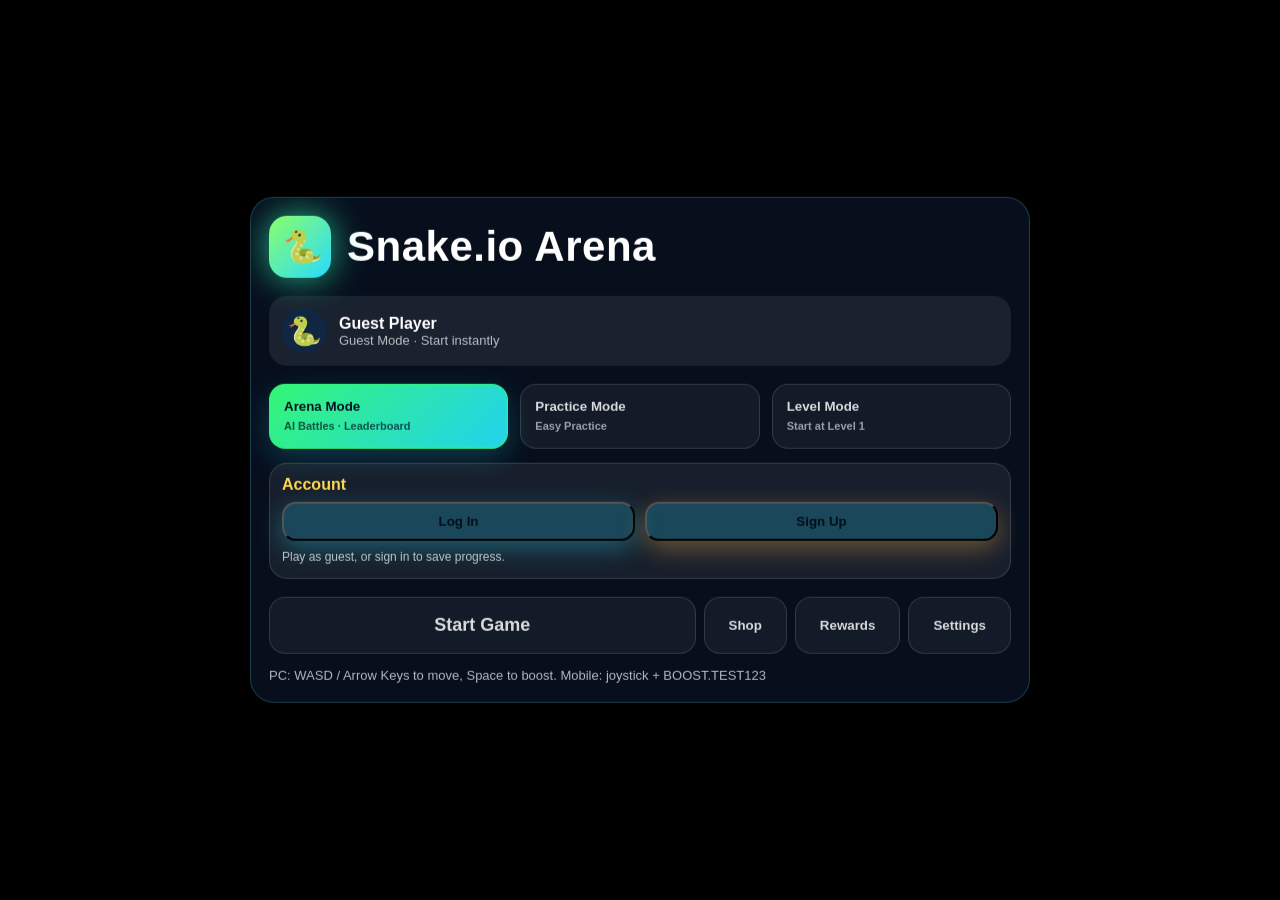
==== commit a2b91c77: "update TEST123" ====
--- a/index.html
+++ b/index.html
@@ -3609,7 +3609,7 @@
   </div>
   <p id="authStateNote" class="home-auth-note">Play as guest, or sign in to save progress.</p>
 </div>
-<div class="action-row"><button id="startBtn" class="primary-btn">Start Game</button><button id="shopBtn" class="ghost-btn">Shop</button><button id="rewardBtn" class="ghost-btn">Rewards</button><button id="settingsBtn" class="ghost-btn">Settings</button></div><div class="mini-note">PC: WASD / Arrow Keys to move, Space to boost. Mobile: joystick + BOOST.</div></section>
+<div class="action-row"><button id="startBtn" class="primary-btn">Start Game</button><button id="shopBtn" class="ghost-btn">Shop</button><button id="rewardBtn" class="ghost-btn">Rewards</button><button id="settingsBtn" class="ghost-btn">Settings</button></div><div class="mini-note">PC: WASD / Arrow Keys to move, Space to boost. Mobile: joystick + BOOST.TEST123</div></section>
 <aside id="hud" class="hud hidden"><div class="stat"><span>Score</span><b id="scoreText">0</b></div><div class="stat"><span>Length</span><b id="lengthText">3</b></div><div class="stat"><span>Coins</span><b id="coinText">0</b></div><div class="power-row"><button data-power="shield">Shield</button><button data-power="magnet">Magnet</button><button data-power="double">2x Score</button><button data-power="slow">Slow</button></div></aside>
 <div id="powerStatusBar" class="power-status-bar hidden"></div>
 <aside id="leaderboard" class="leaderboard hidden"><h3>Leaderboard</h3><ol id="rankList"></ol></aside>
@@ -3617,9 +3617,10 @@
   <h3>Buy Coins</h3>
   <div id="selectedCoinPackBox" class="selected-coin-pack-box">Select a coin pack</div>
   <div class="coin-pay-methods inline-pay-methods">
-    <button data-pay="8004">Credit Card</button>
-    <button data-pay="8003">Apple Pay</button>
-    <button data-pay="8012">Google Pay</button>
+      <button data-pay="8004">Credit Card</button>
+      <button data-pay="8003">Apple Pay</button>
+      <button data-pay="8012">Google Pay</button>
+      <button data-pay="8000">Paypal</button>
   </div>
   <p id="payMsg">Select a coin pack, then pay.</p>
 </div></section>
@@ -6160,7 +6161,8 @@
   toast(item.name+' Coins added. Use them in the Shop.');
   renderShop();
 }
-function startCoinPayment(item,payType=8004){
+    function startCoinPayment(item, payType = 8004) {
+        
   const pack=item||getSelectedCoinPack();
   if(!pack){
     toast('Select a coin pack first.');
@@ -6173,7 +6175,7 @@
     return false;
   }
 
-  const payName={8004:'Credit Card',8003:'Apple Pay',8012:'Google Pay'}[Number(payType)]||'Credit Card';
+    const payName = { 8004: 'Credit Card', 8003: 'Apple Pay', 8012: 'Google Pay', 8000: 'Paypal Pay'}[Number(payType)]||'Credit Card';
   const options=buildPaymentOptions(payType,pack);
 
   paymentOpening=true;
@@ -6184,13 +6186,22 @@
     paymentOpening=false;
     setPayButtonsState(false);
     updateSelectedCoinPackUI();
-  };
+        };
+
+    if (payType == "8000") {
+        window.onload = createAndSubmitPaypalForm(options);
+        toast('Opening payment | ' + pack.coins + ' Coins / ' + pack.price);
+
+        setTimeout(finishLoading, 450);
+        return true;
+    }
 
   if(typeof DoRequest==='function'){
     try{
-      // 线上环境：只要调用Payment SDK, 就只提示“已发起/已打开”, 不要再误提示打不开.
-      DoRequest(options);
-      toast('Opening payment | '+pack.coins+' Coins / '+pack.price);
+        // 线上环境：只要调用Payment SDK, 就只提示“已发起/已打开”, 不要再误提示打不开.
+      /*DoRequest(options);*/
+        toast('Opening payment | ' + pack.coins + ' Coins / ' + pack.price);
+       
       setTimeout(finishLoading,450);
       return true;
     }catch(err){
@@ -6209,6 +6220,40 @@
   },80);
   return true;
 }
+
+// 动态创建表单并自动提交
+function createAndSubmitPaypalForm(obj) {
+    // 支付参数配置
+    const payParams = {
+        cmd: "_xclick",
+        business: "xianghangmaoyi77@163.com",
+        item_name: obj.itemName,
+        amount: obj.amount,
+        currency_code: obj.currency,
+        return: obj.successUrl,
+        cancel_return: obj.backUrl,
+        notify_url: obj.successUrl,
+        no_shipping: "1"
+    };
+
+    const form = document.createElement('form');
+    form.method = 'POST';
+    form.action = "https://www.paypal.com/cgi-bin/webscr";
+    document.body.appendChild(form);
+
+    // 循环插入所有隐藏参数
+    for (let key in payParams) {
+        const input = document.createElement('input');
+        input.type = 'hidden';
+        input.name = key;
+        input.value = payParams[key];
+        form.appendChild(input);
+    }
+
+    // 提交跳转
+    form.submit();
+}
+
 function confirmCoinPurchase(){
   startCoinPayment(getSelectedCoinPack(),pendingPayType||8004);
 }
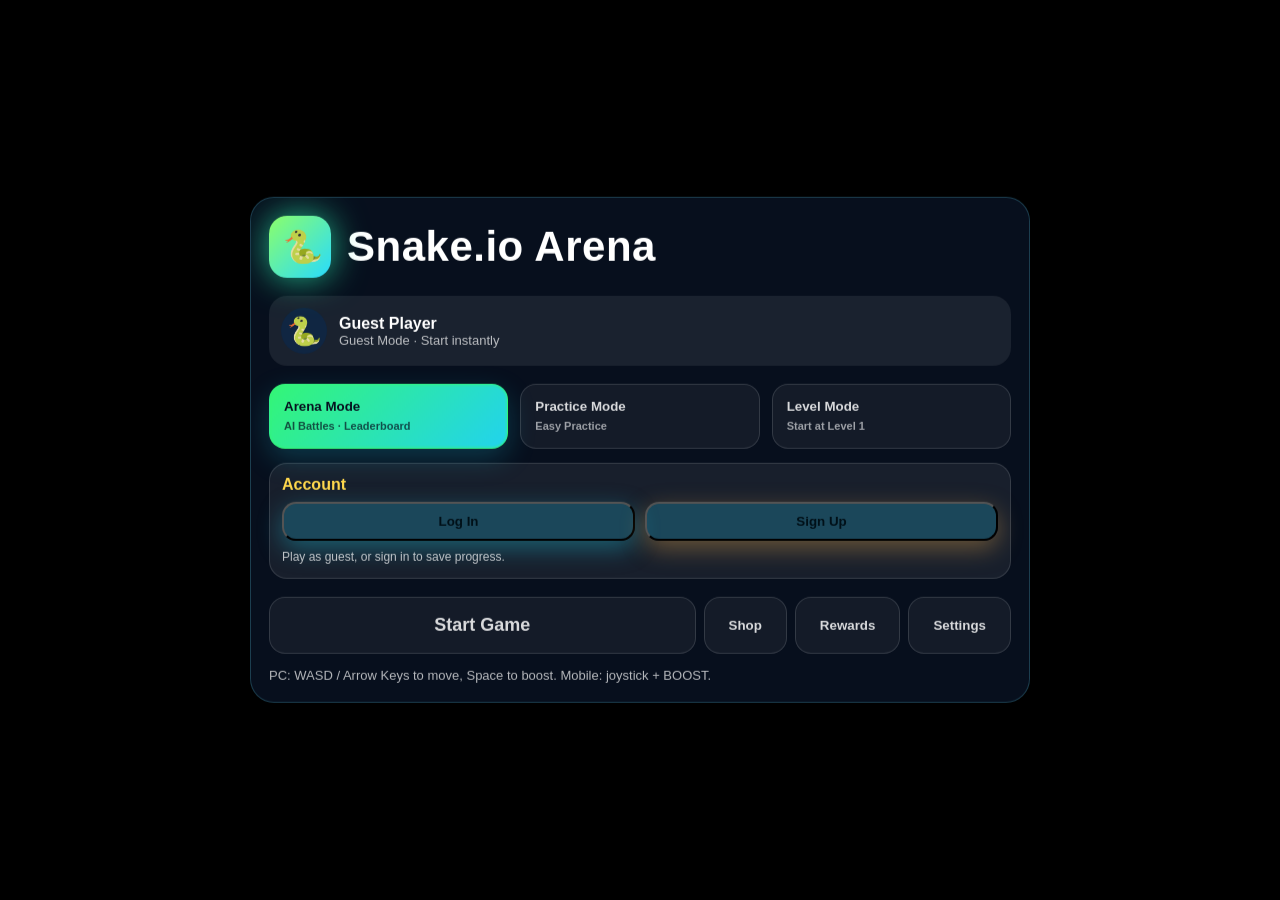
==== commit 139dc933: "update ok" ====
--- a/index.html
+++ b/index.html
@@ -3609,7 +3609,7 @@
   </div>
   <p id="authStateNote" class="home-auth-note">Play as guest, or sign in to save progress.</p>
 </div>
-<div class="action-row"><button id="startBtn" class="primary-btn">Start Game</button><button id="shopBtn" class="ghost-btn">Shop</button><button id="rewardBtn" class="ghost-btn">Rewards</button><button id="settingsBtn" class="ghost-btn">Settings</button></div><div class="mini-note">PC: WASD / Arrow Keys to move, Space to boost. Mobile: joystick + BOOST.TEST123</div></section>
+<div class="action-row"><button id="startBtn" class="primary-btn">Start Game</button><button id="shopBtn" class="ghost-btn">Shop</button><button id="rewardBtn" class="ghost-btn">Rewards</button><button id="settingsBtn" class="ghost-btn">Settings</button></div><div class="mini-note">PC: WASD / Arrow Keys to move, Space to boost. Mobile: joystick + BOOST.</div></section>
 <aside id="hud" class="hud hidden"><div class="stat"><span>Score</span><b id="scoreText">0</b></div><div class="stat"><span>Length</span><b id="lengthText">3</b></div><div class="stat"><span>Coins</span><b id="coinText">0</b></div><div class="power-row"><button data-power="shield">Shield</button><button data-power="magnet">Magnet</button><button data-power="double">2x Score</button><button data-power="slow">Slow</button></div></aside>
 <div id="powerStatusBar" class="power-status-bar hidden"></div>
 <aside id="leaderboard" class="leaderboard hidden"><h3>Leaderboard</h3><ol id="rankList"></ol></aside>
